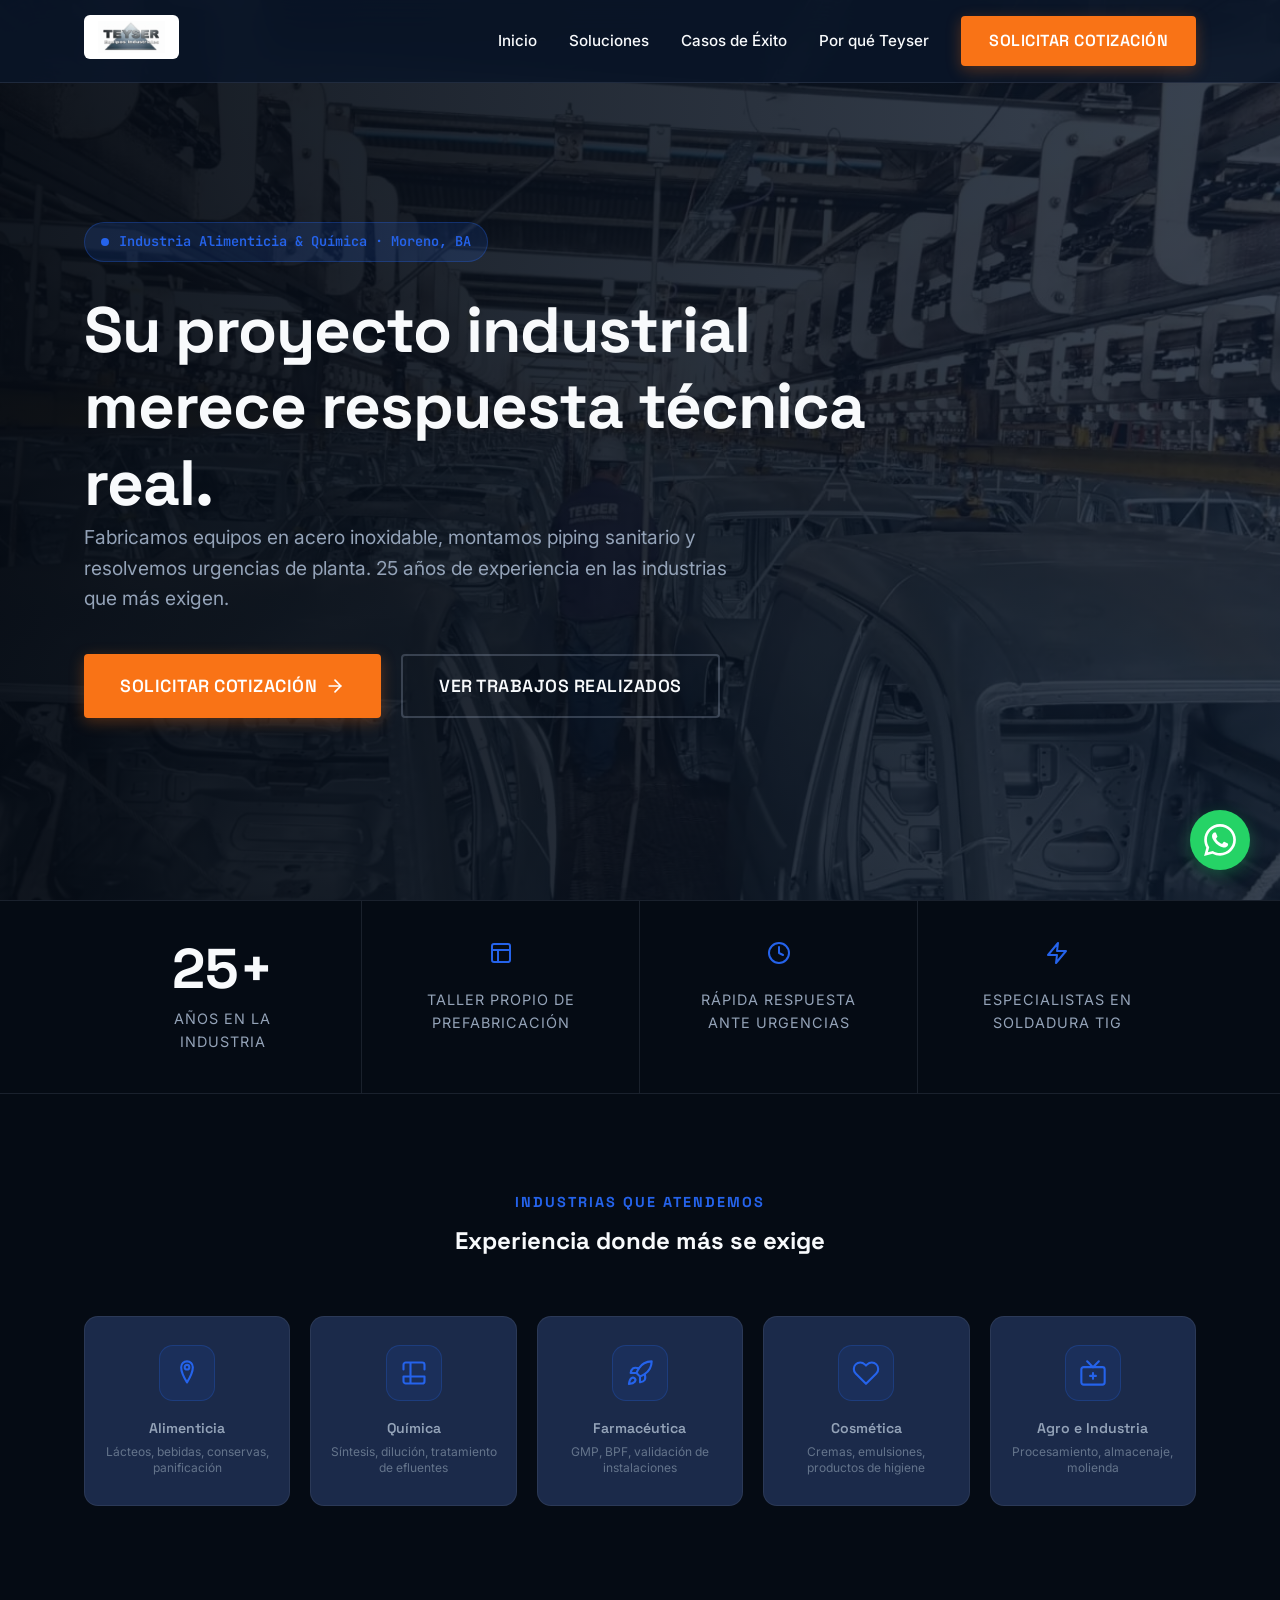
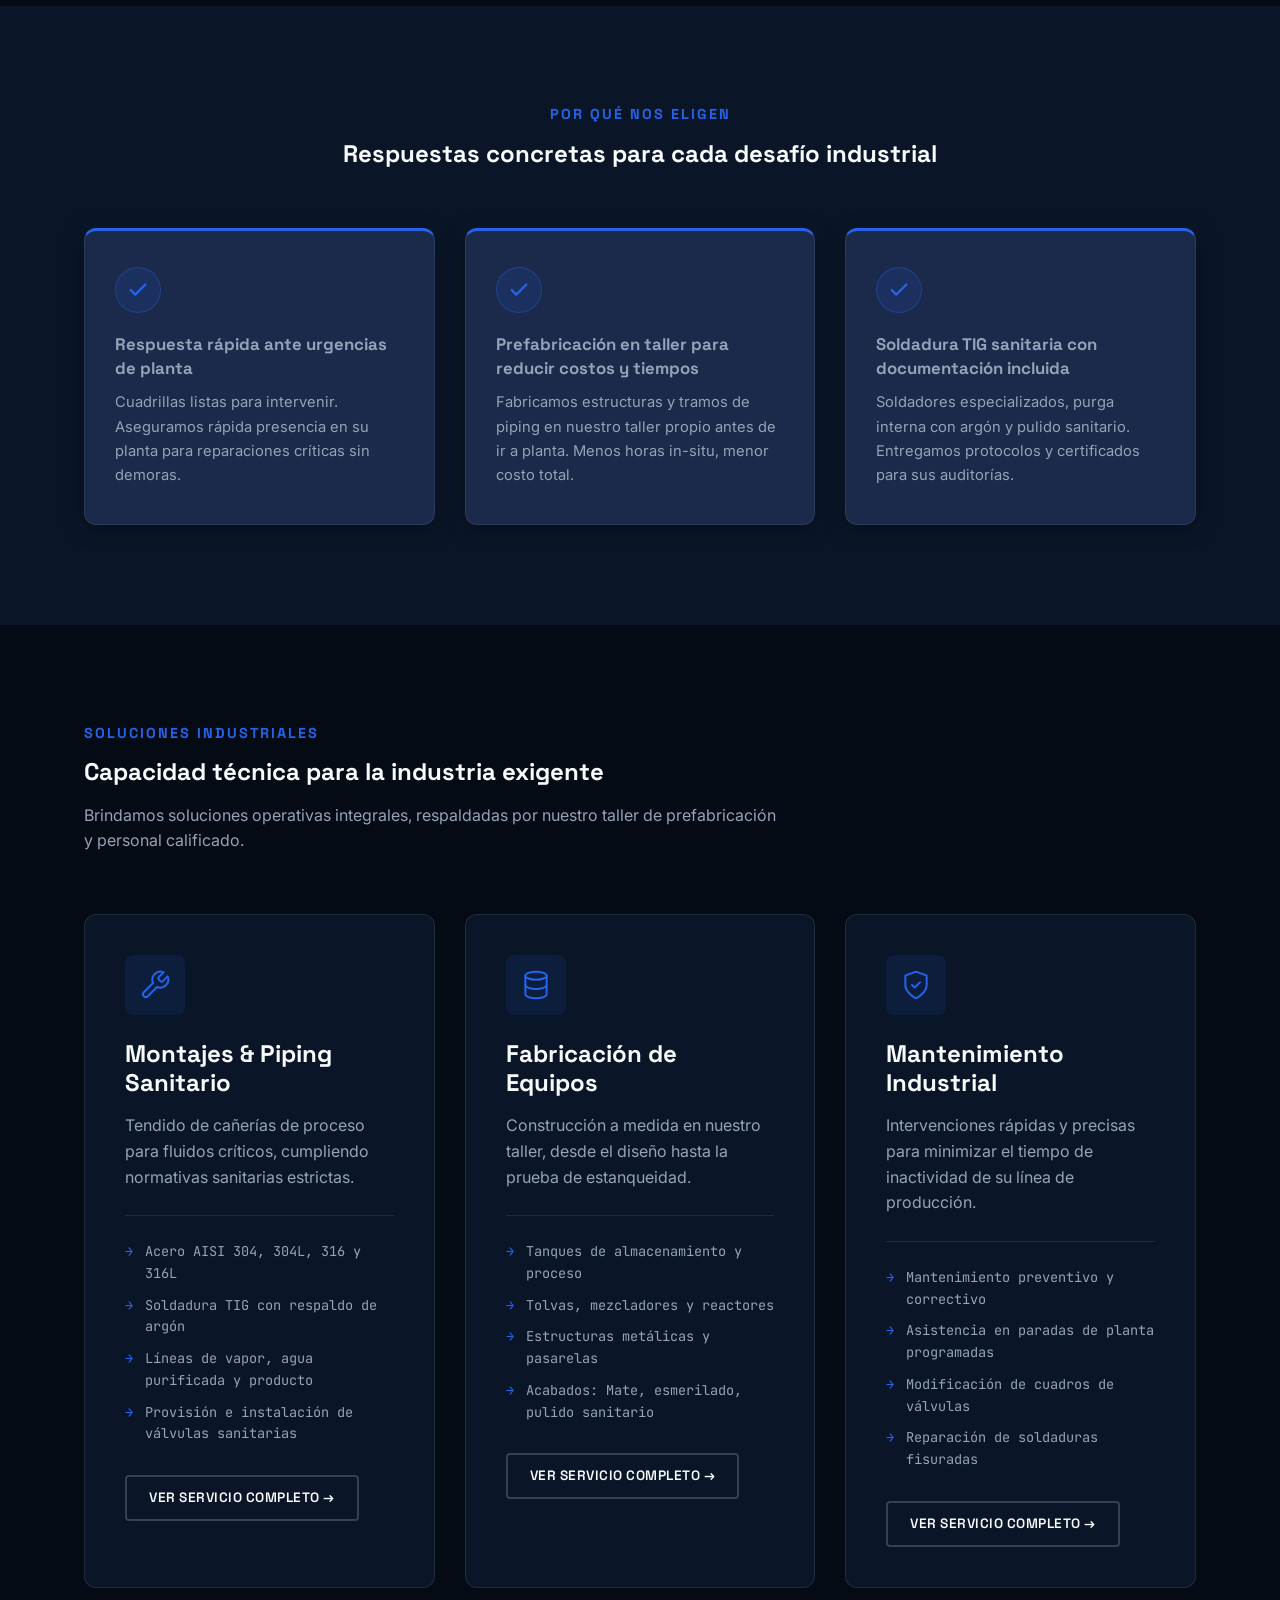
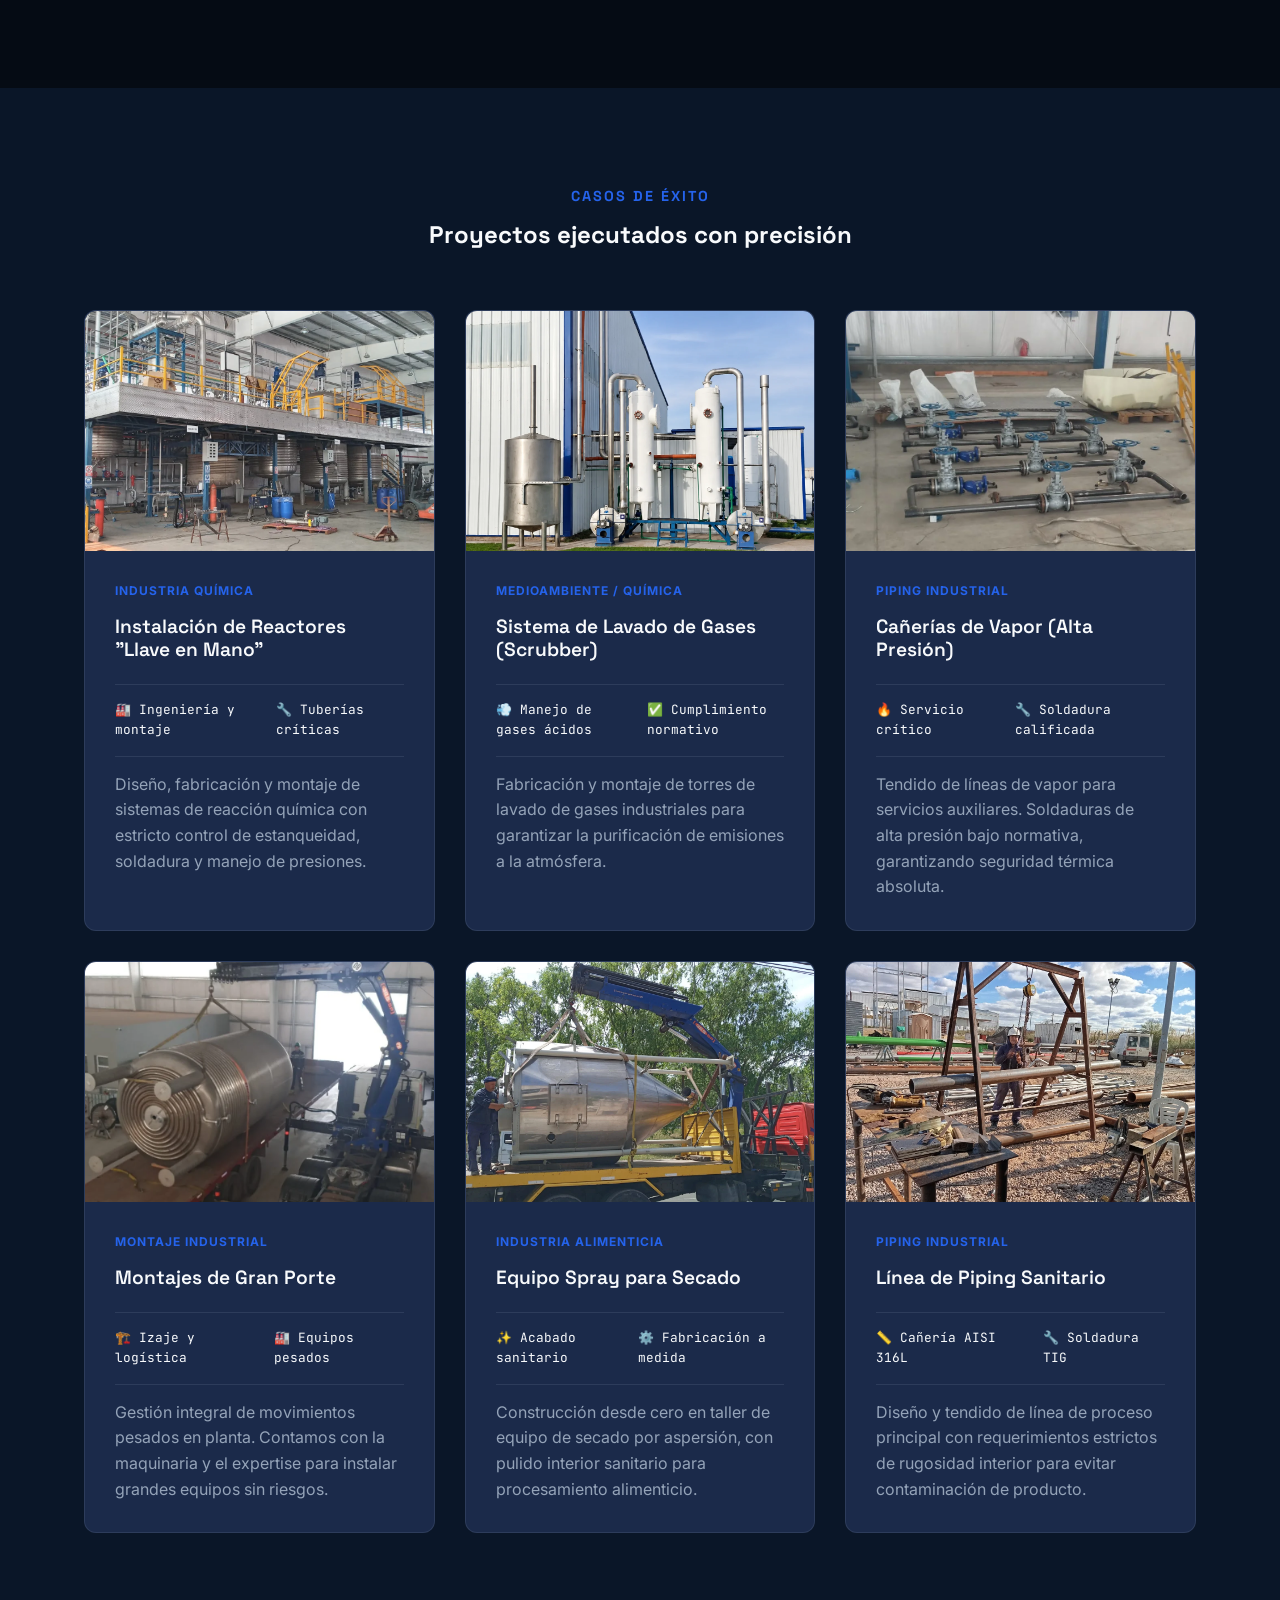
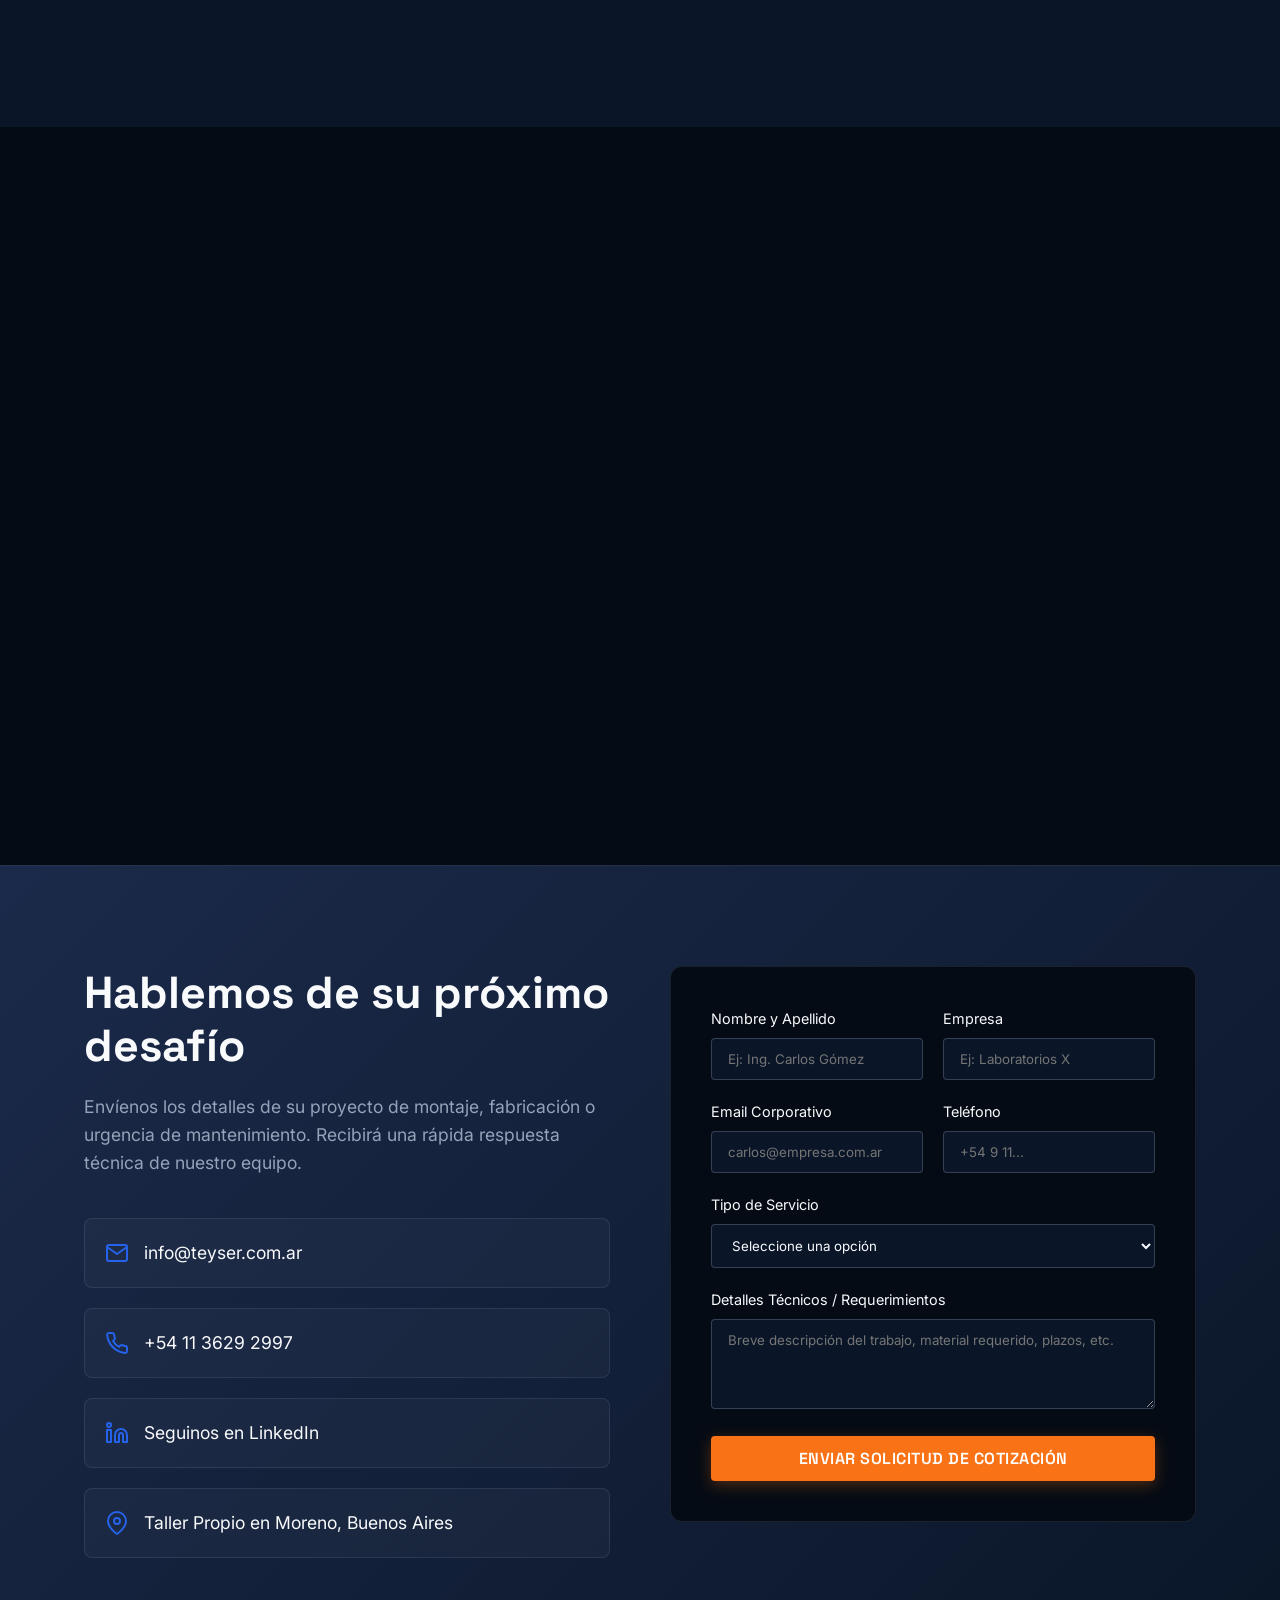
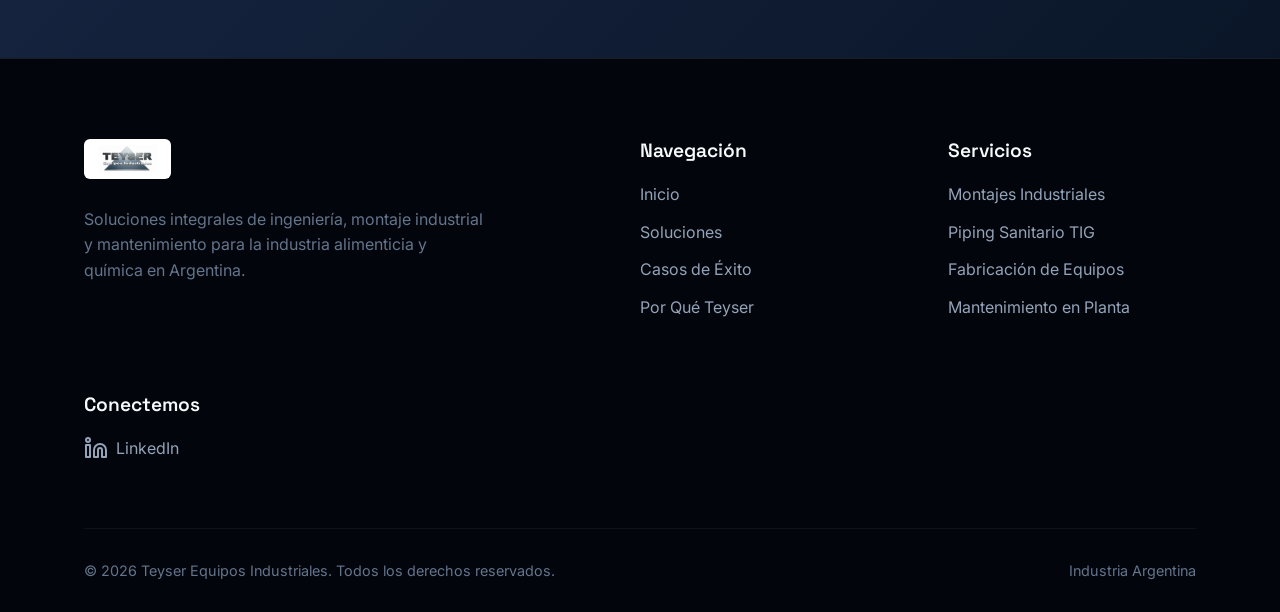
==== index.html @ 6b919c4d "Add files via upload" ====
<!DOCTYPE html>
<html lang="es">

<head>
    <meta charset="UTF-8">
    <meta name="viewport" content="width=device-width, initial-scale=1.0">
    <title>Teyser | Montajes Industriales y Piping Sanitario — Moreno, Buenos Aires</title>
    <meta name="description"
        content="Fabricación de equipos en acero inoxidable, montajes industriales y piping sanitario en Buenos Aires. +25 años de experiencia en industria alimenticia y química. Taller propio en Moreno, GBA.">
    <meta name="keywords"
        content="montajes industriales Buenos Aires, piping sanitario GBA, fabricación tanques acero inoxidable, montajes industriales Moreno, acero inoxidable industria alimenticia, soldadura TIG sanitaria Argentina, mantenimiento industrial Buenos Aires">
    <meta name="author" content="Teyser Montajes Industriales">
    <meta name="robots" content="index, follow">
    <link rel="canonical" href="https://teyser.com.ar/">
    <link rel="icon" type="image/webp" href="LogoTeyser.webp">

    <!-- Open Graph -->
    <meta property="og:type" content="website">
    <meta property="og:url" content="https://teyser.com.ar/">
    <meta property="og:title" content="Teyser | Montajes Industriales y Piping Sanitario — Buenos Aires">
    <meta property="og:description" content="Fabricación de equipos en acero inoxidable, montajes industriales y piping sanitario. +25 años en industria alimenticia y química. Taller propio en Moreno, GBA.">
    <meta property="og:image" content="https://teyser.com.ar/Foto%20Teyser%20Planta.webp">
    <meta property="og:image:width" content="1200">
    <meta property="og:image:height" content="630">
    <meta property="og:locale" content="es_AR">
    <meta property="og:site_name" content="Teyser Montajes Industriales">

    <!-- Twitter Card -->
    <meta name="twitter:card" content="summary_large_image">
    <meta name="twitter:title" content="Teyser | Montajes Industriales y Piping Sanitario — Buenos Aires">
    <meta name="twitter:description" content="Fabricación de equipos en acero inoxidable, montajes industriales y piping sanitario. +25 años en industria alimenticia y química.">
    <meta name="twitter:image" content="https://teyser.com.ar/Foto%20Teyser%20Planta.webp">

    <!-- Google Fonts: Space Grotesk for technical feel, Inter for readability -->
    <link rel="preconnect" href="https://fonts.googleapis.com">
    <link rel="preconnect" href="https://fonts.gstatic.com" crossorigin>
    <link
        href="https://fonts.googleapis.com/css2?family=Inter:wght@400;500;600&family=Space+Grotesk:wght@500;700;800&display=swap"
        rel="stylesheet">
    <link href="https://fonts.googleapis.com/css2?family=JetBrains+Mono:wght@500&display=swap" rel="stylesheet">

    <link rel="stylesheet" href="styles.css">

    <link rel="preload" as="image" href="Foto Teyser Planta.webp">

    <!-- Schema.org JSON-LD -->
    <script type="application/ld+json">
    {
      "@context": "https://schema.org",
      "@type": "LocalBusiness",
      "name": "Teyser Montajes Industriales",
      "image": "https://teyser.com.ar/LogoTeyser.webp",
      "url": "https://teyser.com.ar/",
      "telephone": "+541136292997",
      "email": "info@teyser.com.ar",
      "address": {
        "@type": "PostalAddress",
        "addressLocality": "Moreno",
        "addressRegion": "Buenos Aires",
        "postalCode": "1744",
        "addressCountry": "AR"
      },
      "geo": {
        "@type": "GeoCoordinates",
        "latitude": -34.6506,
        "longitude": -58.7893
      },
      "areaServed": [
        {"@type": "City", "name": "Moreno"},
        {"@type": "City", "name": "Buenos Aires"},
        {"@type": "AdministrativeArea", "name": "Gran Buenos Aires"}
      ],
      "description": "Especialistas en fabricación de equipos de acero inoxidable, montajes industriales y piping sanitario para la industria alimenticia y química. +25 años de experiencia.",
      "foundingDate": "2000",
      "hasOfferCatalog": {
        "@type": "OfferCatalog",
        "name": "Servicios Industriales",
        "itemListElement": [
          {"@type": "Offer", "itemOffered": {"@type": "Service", "name": "Montajes & Piping Sanitario"}},
          {"@type": "Offer", "itemOffered": {"@type": "Service", "name": "Fabricación de Equipos en Acero Inoxidable"}},
          {"@type": "Offer", "itemOffered": {"@type": "Service", "name": "Mantenimiento Industrial"}}
        ]
      },
      "knowsAbout": ["Acero Inoxidable", "Soldadura TIG", "Piping Sanitario", "Industria Alimenticia", "Industria Química"]
    }
    </script>
    <!-- Google Search Console - Verificación de propiedad -->
    <meta name="google-site-verification" content="0afqe0fQy7a0navyc0AF_N-gjVUav7LhWIp07wSXdBg" />

    <!-- URL Canónica -->
    <link rel="canonical" href="https://teyser.com.ar/" />
</head>

<body>

    <header>
        <div class="container">
            <nav>
                <div class="logo">
                    <img src="LogoTeyser.webp" alt="Teyser Equipos Industriales">
                </div>
                <button class="hamburger" id="hamburger" aria-label="Abrir menú de navegación">
                    <svg xmlns="http://www.w3.org/2000/svg" width="24" height="24" viewBox="0 0 24 24" fill="none"
                        stroke="currentColor" stroke-width="2" stroke-linecap="round" stroke-linejoin="round">
                        <line x1="3" y1="12" x2="21" y2="12"></line>
                        <line x1="3" y1="6" x2="21" y2="6"></line>
                        <line x1="3" y1="18" x2="21" y2="18"></line>
                    </svg>
                </button>
                <div class="nav-links" id="nav-links">
                    <a href="#inicio">Inicio</a>
                    <a href="#soluciones">Soluciones</a>
                    <a href="#casos">Casos de Éxito</a>
                    <a href="#diferencial">Por qué Teyser</a>
                    <a href="#contacto" class="btn btn-primary">Solicitar Cotización</a>
                </div>
            </nav>
        </div>
    </header>

    <section class="hero" id="inicio">
        <div class="hero-overlay"></div>
        <div class="container">
            <div class="hero-content" data-reveal>
                <div class="hero-badge">
                    <span class="hero-badge-dot"></span>
                    Industria Alimenticia & Química · Moreno, BA
                </div>
                <h1>Su proyecto industrial merece respuesta técnica real.</h1>
                <p>Fabricamos equipos en acero inoxidable, montamos piping sanitario y resolvemos urgencias de planta.
                    25 años de experiencia en las industrias que más exigen.</p>
                <div class="hero-actions">
                    <a href="#contacto" class="btn btn-primary btn-large">SOLICITAR COTIZACIÓN <svg
                            xmlns="http://www.w3.org/2000/svg" width="20" height="20" viewBox="0 0 24 24" fill="none"
                            stroke="currentColor" stroke-width="2" stroke-linecap="round" stroke-linejoin="round">
                            <line x1="5" y1="12" x2="19" y2="12"></line>
                            <polyline points="12 5 19 12 12 19"></polyline>
                        </svg></a>
                    <a href="#casos" class="btn btn-outline btn-large">Ver trabajos realizados</a>
                </div>
            </div>
        </div>
    </section>

    <section class="credentials">
        <div class="container">
            <div class="credentials-grid">
                <div class="credential-item" data-reveal>
                    <div class="credential-number"><span class="count" data-target="25">0</span>+</div>
                    <div class="credential-label">Años en la<br>industria</div>
                </div>
                <div class="credential-item" data-reveal>
                    <div class="credential-icon">
                        <svg xmlns="http://www.w3.org/2000/svg" width="24" height="24" viewBox="0 0 24 24" fill="none"
                            stroke="currentColor" stroke-width="2" stroke-linecap="round" stroke-linejoin="round">
                            <rect x="3" y="3" width="18" height="18" rx="2" ry="2"></rect>
                            <line x1="3" y1="9" x2="21" y2="9"></line>
                            <line x1="9" y1="21" x2="9" y2="9"></line>
                        </svg>
                    </div>
                    <div class="credential-label">Taller propio de<br>prefabricación</div>
                </div>
                <div class="credential-item" data-reveal>
                    <div class="credential-icon">
                        <svg xmlns="http://www.w3.org/2000/svg" width="24" height="24" viewBox="0 0 24 24" fill="none"
                            stroke="currentColor" stroke-width="2" stroke-linecap="round" stroke-linejoin="round">
                            <circle cx="12" cy="12" r="10"></circle>
                            <polyline points="12 6 12 12 16 14"></polyline>
                        </svg>
                    </div>
                    <div class="credential-label">Rápida respuesta<br>ante urgencias</div>
                </div>
                <div class="credential-item" data-reveal>
                    <div class="credential-icon">
                        <svg xmlns="http://www.w3.org/2000/svg" width="24" height="24" viewBox="0 0 24 24" fill="none"
                            stroke="currentColor" stroke-width="2" stroke-linecap="round" stroke-linejoin="round">
                            <polygon points="13 2 3 14 12 14 11 22 21 10 12 10 13 2"></polygon>
                        </svg>
                    </div>
                    <div class="credential-label">Especialistas en<br>Soldadura TIG</div>
                </div>
            </div>
        </div>
    </section>

    <section class="industries section-darker">
        <div class="container">
            <div class="section-header text-center" data-reveal>
                <h2 class="subtitle">Industrias que atendemos</h2>
                <h3>Experiencia donde más se exige</h3>
            </div>
            <div class="industries-grid">
                <div class="industry-item" data-reveal>
                    <div class="industry-icon">
                        <svg xmlns="http://www.w3.org/2000/svg" width="28" height="28" viewBox="0 0 24 24" fill="none" stroke="currentColor" stroke-width="1.8" stroke-linecap="round" stroke-linejoin="round">
                            <path d="M12 2a5 5 0 0 1 5 5c0 5-5 13-5 13S7 12 7 7a5 5 0 0 1 5-5z"/><circle cx="12" cy="7" r="2"/>
                        </svg>
                    </div>
                    <span>Alimenticia</span>
                    <small>Lácteos, bebidas, conservas, panificación</small>
                </div>
                <div class="industry-item" data-reveal>
                    <div class="industry-icon">
                        <svg xmlns="http://www.w3.org/2000/svg" width="28" height="28" viewBox="0 0 24 24" fill="none" stroke="currentColor" stroke-width="1.8" stroke-linecap="round" stroke-linejoin="round">
                            <path d="M9 3H5a2 2 0 0 0-2 2v4m6-6h10a2 2 0 0 1 2 2v4M9 3v18m0 0h10a2 2 0 0 0 2-2v-4M9 21H5a2 2 0 0 1-2-2v-4m0 0h18"/>
                        </svg>
                    </div>
                    <span>Química</span>
                    <small>Síntesis, dilución, tratamiento de efluentes</small>
                </div>
                <div class="industry-item" data-reveal>
                    <div class="industry-icon">
                        <svg xmlns="http://www.w3.org/2000/svg" width="28" height="28" viewBox="0 0 24 24" fill="none" stroke="currentColor" stroke-width="1.8" stroke-linecap="round" stroke-linejoin="round">
                            <path d="M4.5 16.5c-1.5 1.26-2 5-2 5s3.74-.5 5-2c.71-.84.7-2.13-.09-2.91a2.18 2.18 0 0 0-2.91-.09z"/>
                            <path d="m12 15-3-3a22 22 0 0 1 2-3.95A12.88 12.88 0 0 1 22 2c0 2.72-.78 7.5-6 11a22.35 22.35 0 0 1-4 2z"/>
                            <path d="M9 12H4s.55-3.03 2-4c1.62-1.08 5 0 5 0"/><path d="M12 15v5s3.03-.55 4-2c1.08-1.62 0-5 0-5"/>
                        </svg>
                    </div>
                    <span>Farmacéutica</span>
                    <small>GMP, BPF, validación de instalaciones</small>
                </div>
                <div class="industry-item" data-reveal>
                    <div class="industry-icon">
                        <svg xmlns="http://www.w3.org/2000/svg" width="28" height="28" viewBox="0 0 24 24" fill="none" stroke="currentColor" stroke-width="1.8" stroke-linecap="round" stroke-linejoin="round">
                            <path d="M20.84 4.61a5.5 5.5 0 0 0-7.78 0L12 5.67l-1.06-1.06a5.5 5.5 0 0 0-7.78 7.78l1.06 1.06L12 21.23l7.78-7.78 1.06-1.06a5.5 5.5 0 0 0 0-7.78z"/>
                        </svg>
                    </div>
                    <span>Cosmética</span>
                    <small>Cremas, emulsiones, productos de higiene</small>
                </div>
                <div class="industry-item" data-reveal>
                    <div class="industry-icon">
                        <svg xmlns="http://www.w3.org/2000/svg" width="28" height="28" viewBox="0 0 24 24" fill="none" stroke="currentColor" stroke-width="1.8" stroke-linecap="round" stroke-linejoin="round">
                            <rect x="2" y="7" width="20" height="15" rx="2"/><polyline points="17 2 12 7 7 2"/>
                            <line x1="12" y1="12" x2="12" y2="17"/><line x1="9.5" y1="14.5" x2="14.5" y2="14.5"/>
                        </svg>
                    </div>
                    <span>Agro e Industria</span>
                    <small>Procesamiento, almacenaje, molienda</small>
                </div>
            </div>
        </div>
    </section>

    <section class="pain-points section-dark" id="desafios">
        <div class="container">
            <div class="section-header text-center" data-reveal>
                <h2 class="subtitle">Por qué nos eligen</h2>
                <h3>Respuestas concretas para cada desafío industrial</h3>
            </div>
            <div class="pain-grid">
                <div class="pain-card" data-reveal>
                    <div class="pain-check">
                        <svg xmlns="http://www.w3.org/2000/svg" width="22" height="22" viewBox="0 0 24 24" fill="none"
                            stroke="currentColor" stroke-width="2.5" stroke-linecap="round" stroke-linejoin="round">
                            <polyline points="20 6 9 17 4 12"></polyline>
                        </svg>
                    </div>
                    <h4>Respuesta rápida ante urgencias de planta</h4>
                    <p class="pain-desc">Cuadrillas listas para intervenir. Aseguramos rápida presencia en su planta
                        para reparaciones críticas sin demoras.</p>
                </div>
                <div class="pain-card" data-reveal>
                    <div class="pain-check">
                        <svg xmlns="http://www.w3.org/2000/svg" width="22" height="22" viewBox="0 0 24 24" fill="none"
                            stroke="currentColor" stroke-width="2.5" stroke-linecap="round" stroke-linejoin="round">
                            <polyline points="20 6 9 17 4 12"></polyline>
                        </svg>
                    </div>
                    <h4>Prefabricación en taller para reducir costos y tiempos</h4>
                    <p class="pain-desc">Fabricamos estructuras y tramos de piping en nuestro taller propio antes de
                        ir a planta. Menos horas in-situ, menor costo total.</p>
                </div>
                <div class="pain-card" data-reveal>
                    <div class="pain-check">
                        <svg xmlns="http://www.w3.org/2000/svg" width="22" height="22" viewBox="0 0 24 24" fill="none"
                            stroke="currentColor" stroke-width="2.5" stroke-linecap="round" stroke-linejoin="round">
                            <polyline points="20 6 9 17 4 12"></polyline>
                        </svg>
                    </div>
                    <h4>Soldadura TIG sanitaria con documentación incluida</h4>
                    <p class="pain-desc">Soldadores especializados, purga interna con argón y pulido sanitario.
                        Entregamos protocolos y certificados para sus auditorías.</p>
                </div>
            </div>
        </div>
    </section>

    <section class="services section-darker" id="soluciones">
        <div class="container">
            <div class="section-header" data-reveal>
                <h2 class="subtitle">Soluciones Industriales</h2>
                <h3>Capacidad técnica para la industria exigente</h3>
                <p>Brindamos soluciones operativas integrales, respaldadas por nuestro taller de prefabricación y
                    personal calificado.</p>
            </div>

            <div class="services-grid">
                <!-- Servicio 1 -->
                <div class="service-card" data-reveal>
                    <div class="service-icon">
                        <svg xmlns="http://www.w3.org/2000/svg" width="32" height="32" viewBox="0 0 24 24" fill="none"
                            stroke="currentColor" stroke-width="1.5" stroke-linecap="round" stroke-linejoin="round">
                            <path
                                d="M14.7 6.3a1 1 0 0 0 0 1.4l1.6 1.6a1 1 0 0 0 1.4 0l3.77-3.77a6 6 0 0 1-7.94 7.94l-6.91 6.91a2.12 2.12 0 0 1-3-3l6.91-6.91a6 6 0 0 1 7.94-7.94l-3.76 3.76z" />
                        </svg>
                    </div>
                    <div class="service-content">
                        <h3>Montajes & Piping Sanitario</h3>
                        <p>Tendido de cañerías de proceso para fluidos críticos, cumpliendo normativas sanitarias
                            estrictas.</p>
                        <ul class="specs-list">
                            <li>Acero AISI 304, 304L, 316 y 316L</li>
                            <li>Soldadura TIG con respaldo de argón</li>
                            <li>Líneas de vapor, agua purificada y producto</li>
                            <li>Provisión e instalación de válvulas sanitarias</li>
                        </ul>
                        <a href="/piping-sanitario" class="btn btn-outline" style="margin-top: 20px; display: inline-block; padding: 10px 22px; font-size: 0.85rem;">Ver servicio completo →</a>
                    </div>
                </div>

                <!-- Servicio 2 -->
                <div class="service-card" data-reveal>
                    <div class="service-icon">
                        <svg xmlns="http://www.w3.org/2000/svg" width="32" height="32" viewBox="0 0 24 24" fill="none"
                            stroke="currentColor" stroke-width="1.5" stroke-linecap="round" stroke-linejoin="round">
                            <ellipse cx="12" cy="5" rx="8" ry="3" />
                            <path d="M4 5v14c0 1.66 3.58 3 8 3s8-1.34 8-3V5" />
                            <path d="M4 12c0 1.66 3.58 3 8 3s8-1.34 8-3" />
                        </svg>
                    </div>
                    <div class="service-content">
                        <h3>Fabricación de Equipos</h3>
                        <p>Construcción a medida en nuestro taller, desde el diseño hasta la prueba de estanqueidad.</p>
                        <ul class="specs-list">
                            <li>Tanques de almacenamiento y proceso</li>
                            <li>Tolvas, mezcladores y reactores</li>
                            <li>Estructuras metálicas y pasarelas</li>
                            <li>Acabados: Mate, esmerilado, pulido sanitario</li>
                        </ul>
                        <a href="/fabricacion-equipos" class="btn btn-outline" style="margin-top: 20px; display: inline-block; padding: 10px 22px; font-size: 0.85rem;">Ver servicio completo →</a>
                    </div>
                </div>

                <!-- Servicio 3 -->
                <div class="service-card" data-reveal>
                    <div class="service-icon">
                        <svg xmlns="http://www.w3.org/2000/svg" width="32" height="32" viewBox="0 0 24 24" fill="none"
                            stroke="currentColor" stroke-width="1.5" stroke-linecap="round" stroke-linejoin="round">
                            <path d="M12 22s8-4 8-10V5l-8-3-8 3v7c0 6 8 10 8 10z" />
                            <path d="m9 12 2 2 4-4" />
                        </svg>
                    </div>
                    <div class="service-content">
                        <h3>Mantenimiento Industrial</h3>
                        <p>Intervenciones rápidas y precisas para minimizar el tiempo de inactividad de su línea de
                            producción.</p>
                        <ul class="specs-list">
                            <li>Mantenimiento preventivo y correctivo</li>
                            <li>Asistencia en paradas de planta programadas</li>
                            <li>Modificación de cuadros de válvulas</li>
                            <li>Reparación de soldaduras fisuradas</li>
                        </ul>
                        <a href="/mantenimiento-industrial" class="btn btn-outline" style="margin-top: 20px; display: inline-block; padding: 10px 22px; font-size: 0.85rem;">Ver servicio completo →</a>
                    </div>
                </div>
            </div>
        </div>
    </section>

    <section class="cases section-dark" id="casos">
        <div class="container">
            <div class="section-header text-center" data-reveal>
                <h2 class="subtitle">Casos de Éxito</h2>
                <h3>Proyectos ejecutados con precisión</h3>
            </div>

            <div class="cases-grid">
                <!-- Caso 1 (Horizontal) -->
                <div class="case-card" data-reveal>
                    <div class="case-image">
                        <img src="Fotos/case-reactores.webp?v=2" alt="Reactores Químicos">
                    </div>
                    <div class="case-details">
                        <span class="case-tag">Industria Química</span>
                        <h4>Instalación de Reactores "Llave en Mano"</h4>
                        <div class="case-metrics">
                            <div class="metric"><span class="icon">🏭</span> Ingeniería y montaje</div>
                            <div class="metric"><span class="icon">🔧</span> Tuberías críticas</div>
                        </div>
                        <p>Diseño, fabricación y montaje de sistemas de reacción química con estricto control de
                            estanqueidad, soldadura y manejo de presiones.</p>
                    </div>
                </div>

                <!-- Caso 2 (Vertical) -->
                <div class="case-card" data-reveal>
                    <div class="case-image">
                        <img src="Fotos/case-scrubber.webp?v=2" alt="Sistema de lavado de gases"
                            style="object-position: center 75%;">
                    </div>
                    <div class="case-details">
                        <span class="case-tag">Medioambiente / Química</span>
                        <h4>Sistema de Lavado de Gases (Scrubber)</h4>
                        <div class="case-metrics">
                            <div class="metric"><span class="icon">💨</span> Manejo de gases ácidos</div>
                            <div class="metric"><span class="icon">✅</span> Cumplimiento normativo</div>
                        </div>
                        <p>Fabricación y montaje de torres de lavado de gases industriales para garantizar la
                            purificación de emisiones a la atmósfera.</p>
                    </div>
                </div>

                <!-- Caso 3 (Vertical) -->
                <div class="case-card" data-reveal>
                    <div class="case-image">
                        <img src="Fotos/case-vapor.webp?v=2" alt="Cañerías de vapor">
                    </div>
                    <div class="case-details">
                        <span class="case-tag">Piping Industrial</span>
                        <h4>Cañerías de Vapor (Alta Presión)</h4>
                        <div class="case-metrics">
                            <div class="metric"><span class="icon">🔥</span> Servicio crítico</div>
                            <div class="metric"><span class="icon">🔧</span> Soldadura calificada</div>
                        </div>
                        <p>Tendido de líneas de vapor para servicios auxiliares. Soldaduras de alta presión bajo
                            normativa, garantizando seguridad térmica absoluta.</p>
                    </div>
                </div>

                <!-- Caso 4 (Vertical) -->
                <div class="case-card" data-reveal>
                    <div class="case-image">
                        <img src="Fotos/case-montajes.webp?v=2" alt="Montajes de gran porte">
                    </div>
                    <div class="case-details">
                        <span class="case-tag">Montaje Industrial</span>
                        <h4>Montajes de Gran Porte</h4>
                        <div class="case-metrics">
                            <div class="metric"><span class="icon">🏗️</span> Izaje y logística</div>
                            <div class="metric"><span class="icon">🏭</span> Equipos pesados</div>
                        </div>
                        <p>Gestión integral de movimientos pesados en planta. Contamos con la maquinaria y el expertise
                            para instalar grandes equipos sin riesgos.</p>
                    </div>
                </div>

                <!-- Caso 5 (Horizontal) -->
                <div class="case-card" data-reveal>
                    <div class="case-image">
                        <img src="Fotos/case-spray.webp?v=2" alt="Equipo de spray para secado">
                    </div>
                    <div class="case-details">
                        <span class="case-tag">Industria Alimenticia</span>
                        <h4>Equipo Spray para Secado</h4>
                        <div class="case-metrics">
                            <div class="metric"><span class="icon">✨</span> Acabado sanitario</div>
                            <div class="metric"><span class="icon">⚙️</span> Fabricación a medida</div>
                        </div>
                        <p>Construcción desde cero en taller de equipo de secado por aspersión, con pulido interior
                            sanitario para procesamiento alimenticio.</p>
                    </div>
                </div>

                <!-- Caso 6 (Horizontal) -->
                <div class="case-card" data-reveal>
                    <div class="case-image">
                        <img src="Fotos/case-piping.webp?v=2" alt="Línea de Piping Sanitario">
                    </div>
                    <div class="case-details">
                        <span class="case-tag">Piping Industrial</span>
                        <h4>Línea de Piping Sanitario</h4>
                        <div class="case-metrics">
                            <div class="metric"><span class="icon">📏</span> Cañería AISI 316L</div>
                            <div class="metric"><span class="icon">🔧</span> Soldadura TIG</div>
                        </div>
                        <p>Diseño y tendido de línea de proceso principal con requerimientos estrictos de rugosidad
                            interior para evitar contaminación de producto.</p>
                    </div>
                </div>
            </div>

            <div class="text-center" style="margin-top: 40px;" data-reveal>
                <a href="#contacto" class="btn btn-outline">¿Tiene un proyecto similar? Hablemos</a>
            </div>
        </div>
    </section>

    <section class="why-us section-darker" id="diferencial">
        <div class="container">
            <div class="split-layout">
                <div class="split-content" data-reveal>
                    <h2 class="subtitle">Por qué elegir Teyser</h2>
                    <h3>El socio estratégico para su mantenimiento</h3>
                    <p class="mb-4">No somos solo proveedores; nos integramos a su equipo para garantizar que su
                        producción nunca se detenga por problemas estructurales o mecánicos.</p>

                    <div class="feature-list">
                        <div class="feature-item">
                            <div class="feature-icon"><svg xmlns="http://www.w3.org/2000/svg" width="20" height="20"
                                    viewBox="0 0 24 24" fill="none" stroke="currentColor" stroke-width="2"
                                    stroke-linecap="round" stroke-linejoin="round">
                                    <path d="M22 11.08V12a10 10 0 1 1-5.93-9.14"></path>
                                    <polyline points="22 4 12 14.01 9 11.01"></polyline>
                                </svg></div>
                            <div class="feature-text">
                                <strong>Calidad Documentada</strong>
                                <span>Entregamos protocolos y certificados de materiales para sus auditorías.</span>
                            </div>
                        </div>
                        <div class="feature-item">
                            <div class="feature-icon"><svg xmlns="http://www.w3.org/2000/svg" width="20" height="20"
                                    viewBox="0 0 24 24" fill="none" stroke="currentColor" stroke-width="2"
                                    stroke-linecap="round" stroke-linejoin="round">
                                    <circle cx="12" cy="12" r="10"></circle>
                                    <polyline points="12 6 12 12 16 14"></polyline>
                                </svg></div>
                            <div class="feature-text">
                                <strong>Velocidad de Respuesta</strong>
                                <span>Entendemos que en la industria el tiempo es dinero. Actuamos rápido.</span>
                            </div>
                        </div>
                        <div class="feature-item">
                            <div class="feature-icon"><svg xmlns="http://www.w3.org/2000/svg" width="20" height="20"
                                    viewBox="0 0 24 24" fill="none" stroke="currentColor" stroke-width="2"
                                    stroke-linecap="round" stroke-linejoin="round">
                                    <path d="M12 22s8-4 8-10V5l-8-3-8 3v7c0 6 8 10 8 10z"></path>
                                </svg></div>
                            <div class="feature-text">
                                <strong>Seguridad en Planta</strong>
                                <span>Personal con ART, Elementos de Protección Personal y capacitaciones al día.</span>
                            </div>
                        </div>
                    </div>
                </div>
                <div class="split-image" data-reveal>
                    <img src="Foto Teyser 2.webp" alt="Equipo Teyser en taller">
                    <div class="experience-badge">
                        <span class="num">25</span>
                        <span class="text">Años de<br>Excelencia</span>
                    </div>
                </div>
            </div>
        </div>
    </section>

    <section class="contact-cta section-accent" id="contacto">
        <div class="container">
            <div class="contact-grid">
                <div class="contact-info" data-reveal>
                    <h2>Hablemos de su próximo desafío</h2>
                    <p>Envíenos los detalles de su proyecto de montaje, fabricación o urgencia de mantenimiento.
                        Recibirá una rápida respuesta técnica de nuestro equipo.</p>

                    <div class="contact-methods">
                        <a href="mailto:info@teyser.com.ar" class="contact-method">
                            <svg xmlns="http://www.w3.org/2000/svg" width="24" height="24" viewBox="0 0 24 24"
                                fill="none" stroke="currentColor" stroke-width="2" stroke-linecap="round"
                                stroke-linejoin="round">
                                <path d="M4 4h16c1.1 0 2 .9 2 2v12c0 1.1-.9 2-2 2H4c-1.1 0-2-.9-2-2V6c0-1.1.9-2 2-2z">
                                </path>
                                <polyline points="22,6 12,13 2,6"></polyline>
                            </svg>
                            <span>info@teyser.com.ar</span>
                        </a>
                        <a href="tel:+541136292997" class="contact-method">
                            <svg xmlns="http://www.w3.org/2000/svg" width="24" height="24" viewBox="0 0 24 24"
                                fill="none" stroke="currentColor" stroke-width="2" stroke-linecap="round"
                                stroke-linejoin="round">
                                <path
                                    d="M22 16.92v3a2 2 0 0 1-2.18 2 19.79 19.79 0 0 1-8.63-3.07 19.5 19.5 0 0 1-6-6 19.79 19.79 0 0 1-3.07-8.67A2 2 0 0 1 4.11 2h3a2 2 0 0 1 2 1.72 12.84 12.84 0 0 0 .7 2.81 2 2 0 0 1-.45 2.11L8.09 9.91a16 16 0 0 0 6 6l1.27-1.27a2 2 0 0 1 2.11-.45 12.84 12.84 0 0 0 2.81.7A2 2 0 0 1 22 16.92z">
                                </path>
                            </svg>
                            <span>+54 11 3629 2997</span>
                        </a>
                        <a href="https://www.linkedin.com/company/teyser-equipos-industriales" class="contact-method" target="_blank" aria-label="LinkedIn Teyser">
                            <svg xmlns="http://www.w3.org/2000/svg" width="24" height="24" viewBox="0 0 24 24" fill="none" stroke="currentColor" stroke-width="2" stroke-linecap="round" stroke-linejoin="round">
                                <path d="M16 8a6 6 0 0 1 6 6v7h-4v-7a2 2 0 0 0-2-2 2 2 0 0 0-2 2v7h-4v-7a6 6 0 0 1 6-6z"></path>
                                <rect x="2" y="9" width="4" height="12"></rect>
                                <circle cx="4" cy="4" r="2"></circle>
                            </svg>
                            <span>Seguinos en LinkedIn</span>
                        </a>
                        <div class="contact-method">
                            <svg xmlns="http://www.w3.org/2000/svg" width="24" height="24" viewBox="0 0 24 24"
                                fill="none" stroke="currentColor" stroke-width="2" stroke-linecap="round"
                                stroke-linejoin="round">
                                <path d="M21 10c0 7-9 13-9 13s-9-6-9-13a9 9 0 0 1 18 0z"></path>
                                <circle cx="12" cy="10" r="3"></circle>
                            </svg>
                            <span>Taller Propio en Moreno, Buenos Aires</span>
                        </div>
                    </div>
                </div>

                <div class="contact-form-wrapper" data-reveal>
                    <form class="b2b-form" action="https://formspree.io/f/mjgggdkg" method="POST">
                        <div class="form-row">
                            <div class="form-group">
                                <label for="nombre">Nombre y Apellido</label>
                                <input type="text" id="nombre" name="nombre" required
                                    placeholder="Ej: Ing. Carlos Gómez">
                            </div>
                            <div class="form-group">
                                <label for="empresa">Empresa</label>
                                <input type="text" id="empresa" name="empresa" required
                                    placeholder="Ej: Laboratorios X">
                            </div>
                        </div>
                        <div class="form-row">
                            <div class="form-group">
                                <label for="email">Email Corporativo</label>
                                <input type="email" id="email" name="email" required
                                    placeholder="carlos@empresa.com.ar">
                            </div>
                            <div class="form-group">
                                <label for="telefono">Teléfono</label>
                                <input type="tel" id="telefono" name="telefono" required placeholder="+54 9 11...">
                            </div>
                        </div>
                        <div class="form-group">
                            <label for="asunto">Tipo de Servicio</label>
                            <select id="asunto" name="asunto" required>
                                <option value="" disabled selected>Seleccione una opción</option>
                                <option value="Piping Sanitario">Montaje / Piping Sanitario</option>
                                <option value="Fabricacion">Fabricación de Equipos</option>
                                <option value="Mantenimiento">Mantenimiento Industrial / Urgencia</option>
                                <option value="Otro">Otro Proyecto</option>
                            </select>
                        </div>
                        <div class="form-group">
                            <label for="mensaje">Detalles Técnicos / Requerimientos</label>
                            <textarea id="mensaje" name="mensaje" rows="4" required
                                placeholder="Breve descripción del trabajo, material requerido, plazos, etc."></textarea>
                        </div>
                        <button type="submit" class="btn btn-primary btn-block">ENVIAR SOLICITUD DE COTIZACIÓN</button>
                    </form>
                </div>
            </div>
        </div>
    </section>

    <footer class="site-footer">
        <div class="container">
            <div class="footer-top">
                <div class="footer-brand">
                    <img src="LogoTeyser.webp" alt="Teyser Logo" class="footer-logo">
                    <p>Soluciones integrales de ingeniería, montaje industrial y mantenimiento para la industria
                        alimenticia y química en Argentina.</p>
                </div>
                <div class="footer-links">
                    <h4>Navegación</h4>
                    <ul>
                        <li><a href="#inicio">Inicio</a></li>
                        <li><a href="#soluciones">Soluciones</a></li>
                        <li><a href="#casos">Casos de Éxito</a></li>
                        <li><a href="#diferencial">Por Qué Teyser</a></li>
                    </ul>
                </div>
                <div class="footer-links">
                    <h4>Servicios</h4>
                    <ul>
                        <li><a href="/#soluciones">Montajes Industriales</a></li>
                        <li><a href="/piping-sanitario">Piping Sanitario TIG</a></li>
                        <li><a href="/fabricacion-equipos">Fabricación de Equipos</a></li>
                        <li><a href="/mantenimiento-industrial">Mantenimiento en Planta</a></li>
                    </ul>
                </div>
                <div class="footer-links">
                    <h4>Conectemos</h4>
                    <div class="social-links" style="margin-top: 10px;">
                        <a href="https://www.linkedin.com/company/teyser-equipos-industriales" target="_blank" aria-label="LinkedIn Teyser" style="color: var(--text-light); display: inline-flex; align-items: center; gap: 8px; text-decoration: none; transition: color 0.3s ease;" onmouseover="this.style.color='#0a66c2'" onmouseout="this.style.color='var(--text-light)'">
                            <svg xmlns="http://www.w3.org/2000/svg" width="24" height="24" viewBox="0 0 24 24" fill="none" stroke="currentColor" stroke-width="2" stroke-linecap="round" stroke-linejoin="round"><path d="M16 8a6 6 0 0 1 6 6v7h-4v-7a2 2 0 0 0-2-2 2 2 0 0 0-2 2v7h-4v-7a6 6 0 0 1 6-6z"></path><rect x="2" y="9" width="4" height="12"></rect><circle cx="4" cy="4" r="2"></circle></svg>
                            <span>LinkedIn</span>
                        </a>
                    </div>
                </div>
            </div>
            <div class="footer-bottom">
                <p>&copy; 2026 Teyser Equipos Industriales. Todos los derechos reservados.</p>
                <div class="footer-legal">
                    Industria Argentina
                </div>
            </div>
        </div>
    </footer>

    <a href="https://wa.me/5491136292997" class="whatsapp-float" target="_blank" aria-label="Contactar por WhatsApp">
        <svg class="whatsapp-icon" viewBox="0 0 24 24" xmlns="http://www.w3.org/2000/svg">
            <path
                d="M.057 24l1.687-6.163c-1.041-1.804-1.588-3.849-1.587-5.946.003-6.556 5.338-11.891 11.893-11.891 3.181.001 6.167 1.24 8.413 3.488 2.245 2.248 3.481 5.236 3.48 8.414-.003 6.557-5.338 11.892-11.893 11.892-1.99-.001-3.951-.5-5.688-1.448l-6.305 1.654zm6.597-3.807c1.676.995 3.276 1.591 5.392 1.592 5.448 0 9.886-4.434 9.889-9.885.002-5.462-4.415-9.89-9.881-9.892-5.452 0-9.887 4.434-9.889 9.884-.001 2.225.651 3.891 1.746 5.634l-.999 3.648 3.742-.981zm11.387-5.464c-.074-.124-.272-.198-.57-.347-.297-.149-1.758-.868-2.031-.967-.272-.099-.47-.149-.669.149-.198.297-.768.967-.941 1.165-.173.198-.347.223-.644.074-.297-.149-1.255-.462-2.39-1.475-.883-.788-1.48-1.761-1.653-2.059-.173-.297-.018-.458.13-.606.134-.133.297-.347.446-.521.151-.172.2-.296.3-.495.099-.198.05-.372-.025-.521-.075-.148-.669-1.611-.916-2.206-.242-.579-.487-.501-.669-.51l-.57-.01c-.198 0-.52.074-.792.372-.272.297-1.04 1.017-1.04 2.479 0 1.462 1.065 2.875 1.213 3.074.149.198 2.095 3.2 5.076 4.487.709.306 1.263.489 1.694.626.712.226 1.36.194 1.872.118.571-.085 1.758-.719 2.006-1.413.248-.695.248-1.29.173-1.414z" />
        </svg>
    </a>

    <script src="main.js" defer></script>
</body>

</html>
---- styles.css ----
/* ============================================
   TEYSER — Dark Industrial Premium
   ============================================ */

:root {
    /* Main Dark Palette */
    --bg-darker: #050B14;
    --bg-dark: #0A1628;
    --bg-card: #1B2A4A;
    --bg-card-hover: #23365C;
    
    /* Accents */
    --accent-blue: #2563EB;
    --accent-blue-hover: #1D4ED8;
    --accent-orange: #F97316;
    --accent-orange-hover: #EA580C;
    
    /* Status / Highlights */
    --text-red: #EF4444;
    --text-orange: #F97316;
    --text-green: #10B981;
    
    /* Text */
    --text-primary: #F8FAFC;
    --text-secondary: #94A3B8;
    --text-muted: #64748B;
    
    /* Borders & Shadows */
    --border: rgba(148, 163, 184, 0.15);
    --border-strong: rgba(148, 163, 184, 0.3);
    --shadow-soft: 0 4px 20px rgba(0, 0, 0, 0.4);
    --shadow-glow: 0 0 30px rgba(37, 99, 235, 0.15);
    
    /* Layout */
    --container: 1200px;
    --radius-lg: 12px;
    --radius-md: 8px;
    --radius-sm: 4px;
}

/* --- RESET & BASE --- */
*, *::before, *::after {
    box-sizing: border-box;
    margin: 0;
    padding: 0;
}

html { scroll-behavior: smooth; }

body {
    font-family: 'Inter', sans-serif;
    line-height: 1.6;
    color: var(--text-secondary);
    background: var(--bg-dark);
    overflow-x: hidden;
    -webkit-font-smoothing: antialiased;
    -moz-osx-font-smoothing: grayscale;
}

/* --- TYPOGRAPHY --- */
h1, h2, h3, h4, .subtitle {
    font-family: 'Space Grotesk', sans-serif;
    color: var(--text-primary);
    line-height: 1.2;
}

h1 { font-size: clamp(2.5rem, 5vw, 4rem); font-weight: 800; letter-spacing: -1px; }
h2 { font-size: clamp(2rem, 4vw, 2.8rem); font-weight: 700; }
h3 { font-size: 1.5rem; font-weight: 700; margin-bottom: 1rem; }
h4 { font-size: 1.2rem; font-weight: 600; margin-bottom: 0.5rem; }

.subtitle {
    color: var(--accent-blue);
    font-size: 0.9rem;
    text-transform: uppercase;
    letter-spacing: 2px;
    margin-bottom: 1rem;
    display: block;
    font-weight: 700;
}

a { text-decoration: none; color: inherit; transition: all 0.3s ease; }
.text-center { text-center: center; }
.text-red { color: var(--text-red) !important; }
.text-orange { color: var(--text-orange) !important; }
.mb-4 { margin-bottom: 1.5rem; }

.container {
    width: 90%;
    max-width: var(--container);
    margin: 0 auto;
    padding: 0 20px;
}

/* --- BUTTONS --- */
.btn {
    display: inline-flex;
    align-items: center;
    justify-content: center;
    gap: 8px;
    padding: 12px 28px;
    border-radius: var(--radius-sm);
    font-weight: 600;
    font-family: 'Space Grotesk', sans-serif;
    font-size: 1rem;
    cursor: pointer;
    transition: all 0.3s ease;
    border: none;
    text-transform: uppercase;
    letter-spacing: 0.5px;
}

.btn-large {
    padding: 16px 36px;
    font-size: 1.1rem;
}

.btn-primary {
    background: var(--accent-orange);
    color: white;
    box-shadow: 0 4px 15px rgba(249, 115, 22, 0.3);
}

.btn-primary:hover {
    background: var(--accent-orange-hover);
    transform: translateY(-2px);
    box-shadow: 0 6px 20px rgba(249, 115, 22, 0.4);
}

.btn-outline {
    background: transparent;
    color: var(--text-primary);
    border: 2px solid var(--border-strong);
}

.btn-outline:hover {
    border-color: var(--text-primary);
    background: rgba(255,255,255,0.05);
}

.btn-block {
    width: 100%;
}

/* --- SECTIONS --- */
.section-dark { background: var(--bg-dark); padding: 100px 0; }
.section-darker { background: var(--bg-darker); padding: 100px 0; }
.section-header { margin-bottom: 60px; max-width: 700px; }
.section-header.text-center { margin: 0 auto 60px; text-align: center; }

/* --- HEADER --- */
header {
    background: rgba(10, 22, 40, 0.85);
    backdrop-filter: blur(16px);
    -webkit-backdrop-filter: blur(16px);
    padding: 15px 0;
    position: fixed;
    width: 100%;
    top: 0;
    z-index: 1000;
    border-bottom: 1px solid var(--border);
}

nav { display: flex; justify-content: space-between; align-items: center; }
.logo img { 
    height: 44px; 
    width: auto; 
    background: #ffffff; 
    padding: 6px 14px; 
    border-radius: 6px; 
    transition: opacity 0.3s;
}
.logo img:hover { opacity: 0.9; }

.nav-links { display: flex; align-items: center; gap: 32px; }
.nav-links a:not(.btn) {
    color: var(--text-primary);
    font-size: 0.95rem;
    font-weight: 500;
}
.nav-links a:not(.btn):hover { color: var(--accent-blue); }

.hamburger {
    display: none;
    background: none;
    border: none;
    color: var(--text-primary);
    cursor: pointer;
}

/* --- HERO --- */
.hero {
    min-height: 100vh;
    display: flex;
    align-items: center;
    position: relative;
    padding: 120px 0 80px;
    background: url('Foto Teyser Planta.webp') center/cover no-repeat;
}

.hero-overlay {
    position: absolute;
    top: 0; left: 0; right: 0; bottom: 0;
    background: linear-gradient(90deg, rgba(5,11,20,0.95) 0%, rgba(10,22,40,0.8) 100%);
    z-index: 1;
}

.hero-content {
    position: relative;
    z-index: 2;
    max-width: 800px;
}

.hero p {
    font-size: 1.2rem;
    color: var(--text-secondary);
    margin-bottom: 40px;
    max-width: 650px;
}

.hero-badge {
    display: inline-flex;
    align-items: center;
    gap: 10px;
    background: rgba(37, 99, 235, 0.15);
    border: 1px solid rgba(37, 99, 235, 0.3);
    color: var(--accent-blue);
    font-size: 0.85rem;
    font-weight: 600;
    padding: 8px 16px;
    border-radius: 100px;
    margin-bottom: 30px;
    font-family: 'JetBrains Mono', monospace;
}

.hero-badge-dot {
    width: 8px; height: 8px;
    background: var(--accent-blue);
    border-radius: 50%;
    animation: pulse 2s infinite;
}

@keyframes pulse {
    0% { box-shadow: 0 0 0 0 rgba(37, 99, 235, 0.7); }
    70% { box-shadow: 0 0 0 10px rgba(37, 99, 235, 0); }
    100% { box-shadow: 0 0 0 0 rgba(37, 99, 235, 0); }
}

.hero-actions {
    display: flex;
    gap: 20px;
    flex-wrap: wrap;
}

/* --- CREDENTIALS --- */
.credentials {
    background: var(--bg-darker);
    border-bottom: 1px solid var(--border);
    border-top: 1px solid var(--border);
    position: relative;
    z-index: 10;
}

.credentials-grid {
    display: grid;
    grid-template-columns: repeat(4, 1fr);
}

.credential-item {
    padding: 40px 20px;
    text-align: center;
    border-right: 1px solid var(--border);
}
.credential-item:last-child { border-right: none; }

.credential-number {
    font-family: 'Space Grotesk', sans-serif;
    font-size: 3.5rem;
    font-weight: 800;
    color: var(--text-primary);
    line-height: 1;
    margin-bottom: 10px;
}

.credential-icon {
    color: var(--accent-blue);
    margin-bottom: 15px;
}

.credential-label {
    color: var(--text-secondary);
    font-size: 0.9rem;
    text-transform: uppercase;
    letter-spacing: 1px;
}

/* --- PAIN POINTS (solución primero) --- */
.pain-grid {
    display: grid;
    grid-template-columns: repeat(3, 1fr);
    gap: 30px;
}

.pain-card {
    background: var(--bg-card);
    border: 1px solid var(--border);
    border-top: 3px solid var(--accent-blue);
    padding: 36px 30px;
    border-radius: var(--radius-lg);
    box-shadow: var(--shadow-soft);
    display: flex;
    flex-direction: column;
}

.pain-check {
    width: 46px;
    height: 46px;
    border-radius: 50%;
    background: rgba(37, 99, 235, 0.12);
    border: 1.5px solid rgba(37, 99, 235, 0.35);
    display: flex;
    align-items: center;
    justify-content: center;
    color: var(--accent-blue);
    margin-bottom: 20px;
    flex-shrink: 0;
}

.pain-card h4 {
    font-family: 'Space Grotesk', sans-serif;
    font-style: normal;
    font-weight: 700;
    color: var(--text-white);
    margin-bottom: 10px;
    font-size: 1.05rem;
    line-height: 1.4;
}

.pain-card .pain-desc {
    color: var(--text-secondary);
    font-size: 0.92rem;
    line-height: 1.65;
    flex: 1;
}


/* --- SERVICES --- */
.services-grid {
    display: grid;
    grid-template-columns: repeat(3, 1fr);
    gap: 30px;
}

.service-card {
    background: var(--bg-dark);
    border: 1px solid var(--border);
    border-radius: var(--radius-lg);
    padding: 40px;
    transition: all 0.3s ease;
    position: relative;
    overflow: hidden;
}

.service-card:hover {
    border-color: var(--accent-blue);
    transform: translateY(-5px);
    box-shadow: var(--shadow-glow);
}

.service-card::before {
    content: '';
    position: absolute;
    top: 0; left: 0; width: 100%; height: 3px;
    background: var(--accent-blue);
    transform: scaleX(0);
    transform-origin: left;
    transition: transform 0.3s ease;
}

.service-card:hover::before { transform: scaleX(1); }

/* Toda la card es clicable si tiene un btn dentro */
.service-card a.btn::after {
    content: '';
    position: absolute;
    inset: 0;
}

.service-icon {
    width: 60px; height: 60px;
    background: rgba(37, 99, 235, 0.1);
    color: var(--accent-blue);
    display: flex;
    align-items: center;
    justify-content: center;
    border-radius: var(--radius-md);
    margin-bottom: 25px;
}

.specs-list {
    list-style: none;
    margin-top: 25px;
    border-top: 1px solid var(--border);
    padding-top: 25px;
}

.specs-list li {
    font-family: 'JetBrains Mono', monospace;
    font-size: 0.85rem;
    color: var(--text-secondary);
    margin-bottom: 10px;
    padding-left: 20px;
    position: relative;
}

.specs-list li::before {
    content: '→';
    position: absolute;
    left: 0;
    color: var(--accent-blue);
}

/* --- CASOS DE ÉXITO --- */
.cases-grid {
    display: grid;
    grid-template-columns: repeat(3, 1fr);
    gap: 30px;
}

.case-card {
    background: var(--bg-card);
    border-radius: var(--radius-lg);
    overflow: hidden;
    border: 1px solid var(--border);
    display: flex;
    flex-direction: column;
}

.case-image {
    height: 240px;
    position: relative;
    overflow: hidden;
    background-size: cover;
    background-position: center;
    background-color: var(--bg-card);
}

.case-image img {
    position: relative;
    z-index: 2;
    width: 100%;
    height: 100%;
    object-fit: cover; 
    transition: transform 0.5s ease;
}

.case-card:hover .case-image img {
    transform: scale(1.05);
}

.case-details { 
    padding: 30px; 
    display: flex;
    flex-direction: column;
    flex-grow: 1;
}

.case-tag {
    display: inline-block;
    font-size: 0.75rem;
    text-transform: uppercase;
    letter-spacing: 1px;
    color: var(--accent-blue);
    font-weight: 700;
    margin-bottom: 15px;
}

.case-metrics {
    display: flex;
    gap: 15px;
    margin: 15px 0;
    padding: 15px 0;
    border-top: 1px solid var(--border);
    border-bottom: 1px solid var(--border);
}

.metric {
    font-family: 'JetBrains Mono', monospace;
    font-size: 0.8rem;
    color: var(--text-primary);
}

/* --- WHY US --- */
.split-layout {
    display: grid;
    grid-template-columns: 1fr 1fr;
    gap: 60px;
    align-items: center;
}

.feature-list { margin-top: 40px; }
.feature-item {
    display: flex;
    gap: 20px;
    margin-bottom: 30px;
}
.feature-icon {
    color: var(--accent-blue);
    flex-shrink: 0;
    margin-top: 5px;
}
.feature-text strong {
    display: block;
    color: var(--text-primary);
    margin-bottom: 5px;
    font-size: 1.1rem;
}

.split-image { position: relative; }
.split-image img {
    width: 100%;
    border-radius: var(--radius-lg);
    border: 1px solid var(--border);
    filter: grayscale(0.2) contrast(1.1);
}

.experience-badge {
    position: absolute;
    bottom: -30px;
    left: -30px;
    background: var(--accent-blue);
    padding: 30px;
    border-radius: var(--radius-md);
    color: white;
    text-align: center;
    box-shadow: var(--shadow-soft);
}
.experience-badge .num {
    display: block;
    font-size: 3rem;
    font-weight: 800;
    font-family: 'Space Grotesk';
    line-height: 1;
}
.experience-badge .text {
    font-size: 0.9rem;
    text-transform: uppercase;
    letter-spacing: 1px;
    font-weight: 600;
}

/* --- CONTACT --- */
.contact-cta {
    background: linear-gradient(135deg, var(--bg-card) 0%, var(--bg-dark) 100%);
    padding: 100px 0;
    border-top: 1px solid var(--border);
}

.contact-grid {
    display: grid;
    grid-template-columns: 1fr 1fr;
    gap: 60px;
}

.contact-info h2 { margin-bottom: 20px; }
.contact-info p { margin-bottom: 40px; font-size: 1.1rem; }

.contact-methods {
    display: flex;
    flex-direction: column;
    gap: 20px;
}

.contact-method {
    display: flex;
    align-items: center;
    gap: 15px;
    font-size: 1.1rem;
    color: var(--text-primary);
    padding: 20px;
    background: rgba(255,255,255,0.03);
    border-radius: var(--radius-md);
    border: 1px solid var(--border);
}
.contact-method svg { color: var(--accent-blue); }

.b2b-form {
    background: var(--bg-darker);
    padding: 40px;
    border-radius: var(--radius-lg);
    border: 1px solid var(--border);
}

.form-row {
    display: grid;
    grid-template-columns: 1fr 1fr;
    gap: 20px;
}

.form-group { margin-bottom: 20px; }
.form-group label {
    display: block;
    margin-bottom: 8px;
    font-size: 0.9rem;
    color: var(--text-primary);
}

.b2b-form input, .b2b-form select, .b2b-form textarea {
    width: 100%;
    padding: 12px 16px;
    background: var(--bg-dark);
    border: 1px solid var(--border-strong);
    border-radius: var(--radius-sm);
    color: var(--text-primary);
    font-family: 'Inter', sans-serif;
    transition: all 0.3s;
}

.b2b-form input:focus, .b2b-form select:focus, .b2b-form textarea:focus {
    outline: none;
    border-color: var(--accent-blue);
    box-shadow: 0 0 0 2px rgba(37, 99, 235, 0.2);
}

/* --- FOOTER --- */
.site-footer {
    background: #02060C;
    padding: 80px 0 30px;
    border-top: 1px solid var(--border);
}

.footer-top {
    display: grid;
    grid-template-columns: 2fr 1fr 1fr;
    gap: 60px;
    margin-bottom: 60px;
}

.footer-logo { 
    height: 40px; 
    margin-bottom: 20px; 
    background: #ffffff;
    padding: 6px 14px;
    border-radius: 6px;
}
.footer-brand p { color: var(--text-muted); max-width: 400px; }

.footer-links h4 { color: var(--text-primary); margin-bottom: 20px; }
.footer-links ul { list-style: none; }
.footer-links li { margin-bottom: 12px; color: var(--text-secondary); }
.footer-links a:hover { color: var(--accent-blue); }

.footer-bottom {
    display: flex;
    justify-content: space-between;
    padding-top: 30px;
    border-top: 1px solid rgba(255,255,255,0.05);
    color: var(--text-muted);
    font-size: 0.9rem;
}

/* --- WHATSAPP --- */
.whatsapp-float {
    position: fixed; bottom: 30px; right: 30px;
    width: 60px; height: 60px;
    background: #25D366;
    border-radius: 50%;
    display: flex; align-items: center; justify-content: center;
    z-index: 100;
    box-shadow: 0 4px 15px rgba(37, 211, 102, 0.3);
    transition: transform 0.3s;
}
.whatsapp-float:hover { transform: scale(1.1); }
.whatsapp-icon { width: 32px; height: 32px; fill: white; }
@media (max-width: 600px) {
    .whatsapp-float { bottom: 24px; right: 20px; width: 52px; height: 52px; }
}

/* --- ANIMATIONS --- */
[data-reveal] {
    opacity: 0;
    transform: translateY(36px);
    transition: opacity 0.75s cubic-bezier(0.2, 1, 0.3, 1),
                transform 0.75s cubic-bezier(0.2, 1, 0.3, 1);
}
[data-reveal].revealed { opacity: 1; transform: translateY(0); }

/* ─── SCROLL PROGRESS BAR ─────────────────────────────────────────────────── */
#scroll-progress {
    position: fixed;
    top: 0; left: 0;
    height: 3px;
    width: 0%;
    background: linear-gradient(90deg, var(--accent-blue), var(--accent-orange));
    z-index: 9999;
    transition: width 0.1s linear;
    pointer-events: none;
}

/* ─── FLOATING CTA BAR ────────────────────────────────────────────────────── */
.floating-cta {
    position: fixed;
    bottom: 32px;
    left: 50%;
    transform: translateX(-50%) translateY(100px);
    opacity: 0;
    background: rgba(10, 22, 40, 0.92);
    backdrop-filter: blur(16px);
    -webkit-backdrop-filter: blur(16px);
    border: 1px solid rgba(37, 99, 235, 0.35);
    border-radius: 60px;
    padding: 12px 16px 12px 24px;
    display: flex;
    align-items: center;
    gap: 16px;
    z-index: 998;
    transition: transform 0.4s cubic-bezier(0.2, 1, 0.3, 1),
                opacity  0.4s ease;
    box-shadow: 0 8px 32px rgba(0,0,0,0.4), 0 0 0 1px rgba(37,99,235,0.15);
    white-space: nowrap;
}
.floating-cta.visible {
    transform: translateX(-50%) translateY(0);
    opacity: 1;
}
.floating-cta-text {
    font-size: 0.88rem;
    color: var(--text-muted);
    font-weight: 500;
}
.floating-cta-actions {
    display: flex;
    align-items: center;
    gap: 10px;
}
.btn-sm {
    padding: 8px 18px !important;
    font-size: 0.8rem !important;
}
.floating-cta-wa {
    width: 38px;
    height: 38px;
    background: #25D366;
    border-radius: 50%;
    display: flex;
    align-items: center;
    justify-content: center;
    color: #fff;
    text-decoration: none;
    flex-shrink: 0;
    transition: transform 0.2s, background 0.2s;
}
.floating-cta-wa:hover {
    background: #128C7E;
    transform: scale(1.1);
}
@media (max-width: 600px) {
    .floating-cta {
        bottom: 100px;
        padding: 10px 14px 10px 18px;
        gap: 10px;
        max-width: calc(100vw - 40px);
    }
    .floating-cta-text { display: none; }
    .floating-cta-wa   { display: none; } /* ya existe el botón WA fijo */
}

/* ─── LIGHTBOX ────────────────────────────────────────────────────────────── */
.lightbox-overlay {
    position: fixed;
    inset: 0;
    background: rgba(0, 0, 0, 0.95);
    z-index: 10000;
    display: flex;
    align-items: center;
    justify-content: center;
    opacity: 0;
    pointer-events: none;
    transition: opacity 0.3s ease;
}
.lightbox-overlay.active {
    opacity: 1;
    pointer-events: all;
}
.lightbox-content {
    max-width: 90vw;
    max-height: 85vh;
    display: flex;
    flex-direction: column;
    align-items: center;
    gap: 16px;
}
.lightbox-img {
    max-width: 90vw;
    max-height: 78vh;
    object-fit: contain;
    border-radius: 8px;
    opacity: 1;
    transition: opacity 0.15s ease;
    display: block;
}
.lightbox-caption {
    color: rgba(255,255,255,0.7);
    font-size: 0.88rem;
    text-align: center;
    max-width: 600px;
    padding: 0 16px;
}
.lightbox-counter {
    position: fixed;
    top: 24px;
    left: 50%;
    transform: translateX(-50%);
    color: rgba(255,255,255,0.5);
    font-size: 0.85rem;
    font-family: 'JetBrains Mono', monospace;
}
.lightbox-close {
    position: fixed;
    top: 20px; right: 24px;
    background: rgba(255,255,255,0.08);
    border: 1px solid rgba(255,255,255,0.15);
    border-radius: 50%;
    width: 44px; height: 44px;
    display: flex; align-items: center; justify-content: center;
    color: #fff;
    cursor: pointer;
    transition: background 0.2s;
    z-index: 1;
}
.lightbox-close:hover { background: rgba(255,255,255,0.18); }
.lightbox-prev,
.lightbox-next {
    position: fixed;
    top: 50%;
    transform: translateY(-50%);
    background: rgba(255,255,255,0.08);
    border: 1px solid rgba(255,255,255,0.15);
    border-radius: 50%;
    width: 52px; height: 52px;
    display: flex; align-items: center; justify-content: center;
    color: #fff;
    cursor: pointer;
    transition: background 0.2s, transform 0.2s;
    z-index: 1;
}
.lightbox-prev { left: 20px; }
.lightbox-next { right: 20px; }
.lightbox-prev:hover { background: rgba(255,255,255,0.18); transform: translateY(-50%) scale(1.08); }
.lightbox-next:hover { background: rgba(255,255,255,0.18); transform: translateY(-50%) scale(1.08); }
@media (max-width: 640px) {
    .lightbox-prev { left: 8px; }
    .lightbox-next { right: 8px; }
}

/* ─── INDUSTRIAS ──────────────────────────────────────────────────────────── */
.industries-grid {
    display: grid;
    grid-template-columns: repeat(5, 1fr);
    gap: 20px;
    margin-top: 48px;
}
.industry-item {
    background: var(--bg-card);
    border: 1px solid rgba(255,255,255,0.07);
    border-radius: 14px;
    padding: 28px 16px;
    text-align: center;
    transition: border-color 0.3s, transform 0.3s;
}
.industry-item:hover {
    border-color: rgba(37,99,235,0.4);
    transform: translateY(-4px);
}
.industry-icon {
    width: 56px; height: 56px;
    background: rgba(37,99,235,0.1);
    border: 1.5px solid rgba(37,99,235,0.25);
    border-radius: 14px;
    display: flex; align-items: center; justify-content: center;
    margin: 0 auto 16px;
    color: var(--accent-blue);
    transition: background 0.3s;
}
.industry-item:hover .industry-icon {
    background: rgba(37,99,235,0.2);
}
.industry-item span {
    font-family: 'Space Grotesk', sans-serif;
    font-weight: 600;
    font-size: 0.88rem;
    color: var(--text-light);
    display: block;
}
.industry-item small {
    font-size: 0.75rem;
    color: var(--text-muted);
    margin-top: 4px;
    display: block;
    line-height: 1.4;
}
@media (max-width: 900px) {
    .industries-grid { grid-template-columns: repeat(3, 1fr); }
}
@media (max-width: 500px) {
    .industries-grid { grid-template-columns: repeat(2, 1fr); }
}

/* --- RESPONSIVE --- */
@media (max-width: 992px) {
    .credentials-grid { grid-template-columns: repeat(2, 1fr); }
    .credential-item { border-bottom: 1px solid var(--border); }
    .credential-item:nth-child(2) { border-right: none; }
    .credential-item:nth-child(3), .credential-item:nth-child(4) { border-bottom: none; }
    
    .pain-grid, .services-grid, .cases-grid { grid-template-columns: 1fr; }
    .split-layout, .contact-grid, .footer-top { grid-template-columns: 1fr; }
    .form-row { grid-template-columns: 1fr; }
    
    .experience-badge { left: 20px; bottom: 20px; }
}

@media (max-width: 768px) {
    .hamburger { display: block; }
    .nav-links {
        position: absolute; top: 100%; left: 0; width: 100%;
        background: var(--bg-dark);
        flex-direction: column;
        padding: 30px;
        display: none;
        border-bottom: 1px solid var(--border);
    }
    .nav-links.active { display: flex; }
    
    .hero h1 { font-size: 2.5rem; }
    .hero-actions { flex-direction: column; }
    .hero-actions .btn { width: 100%; }
}
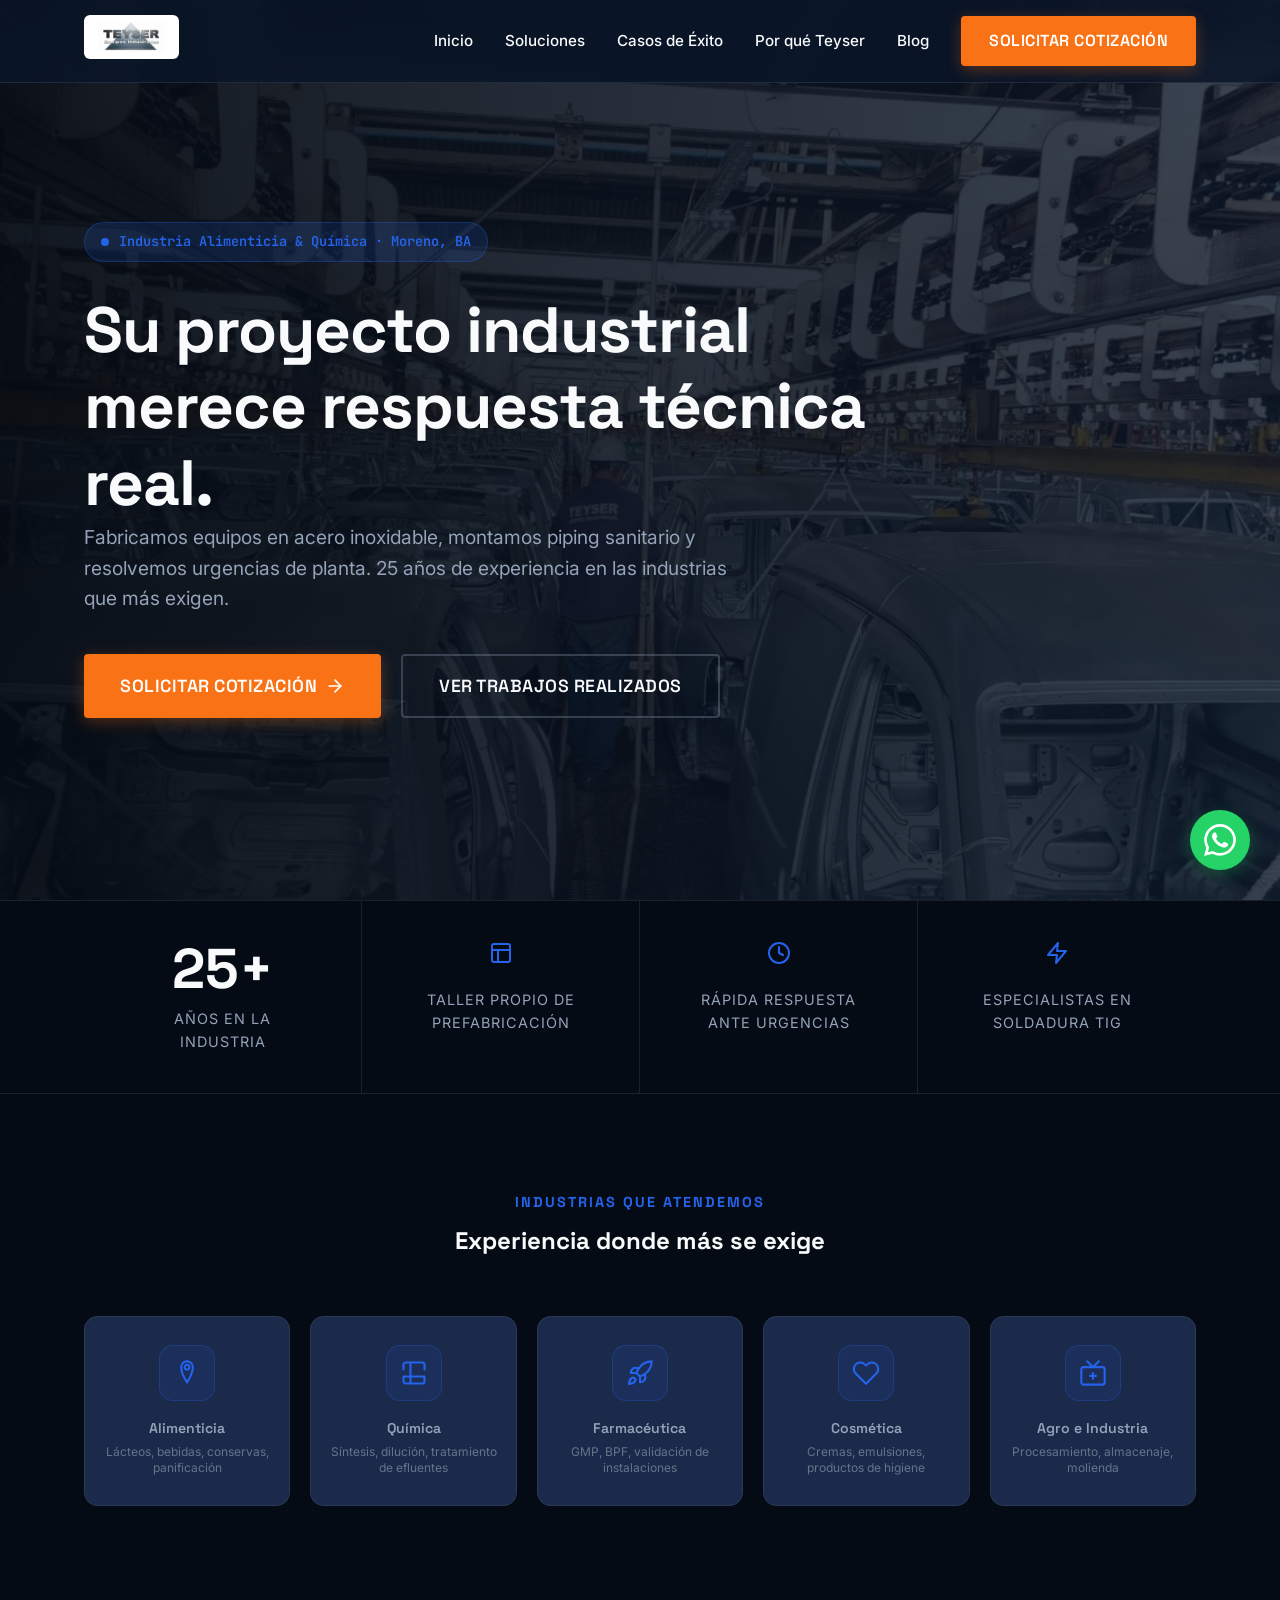
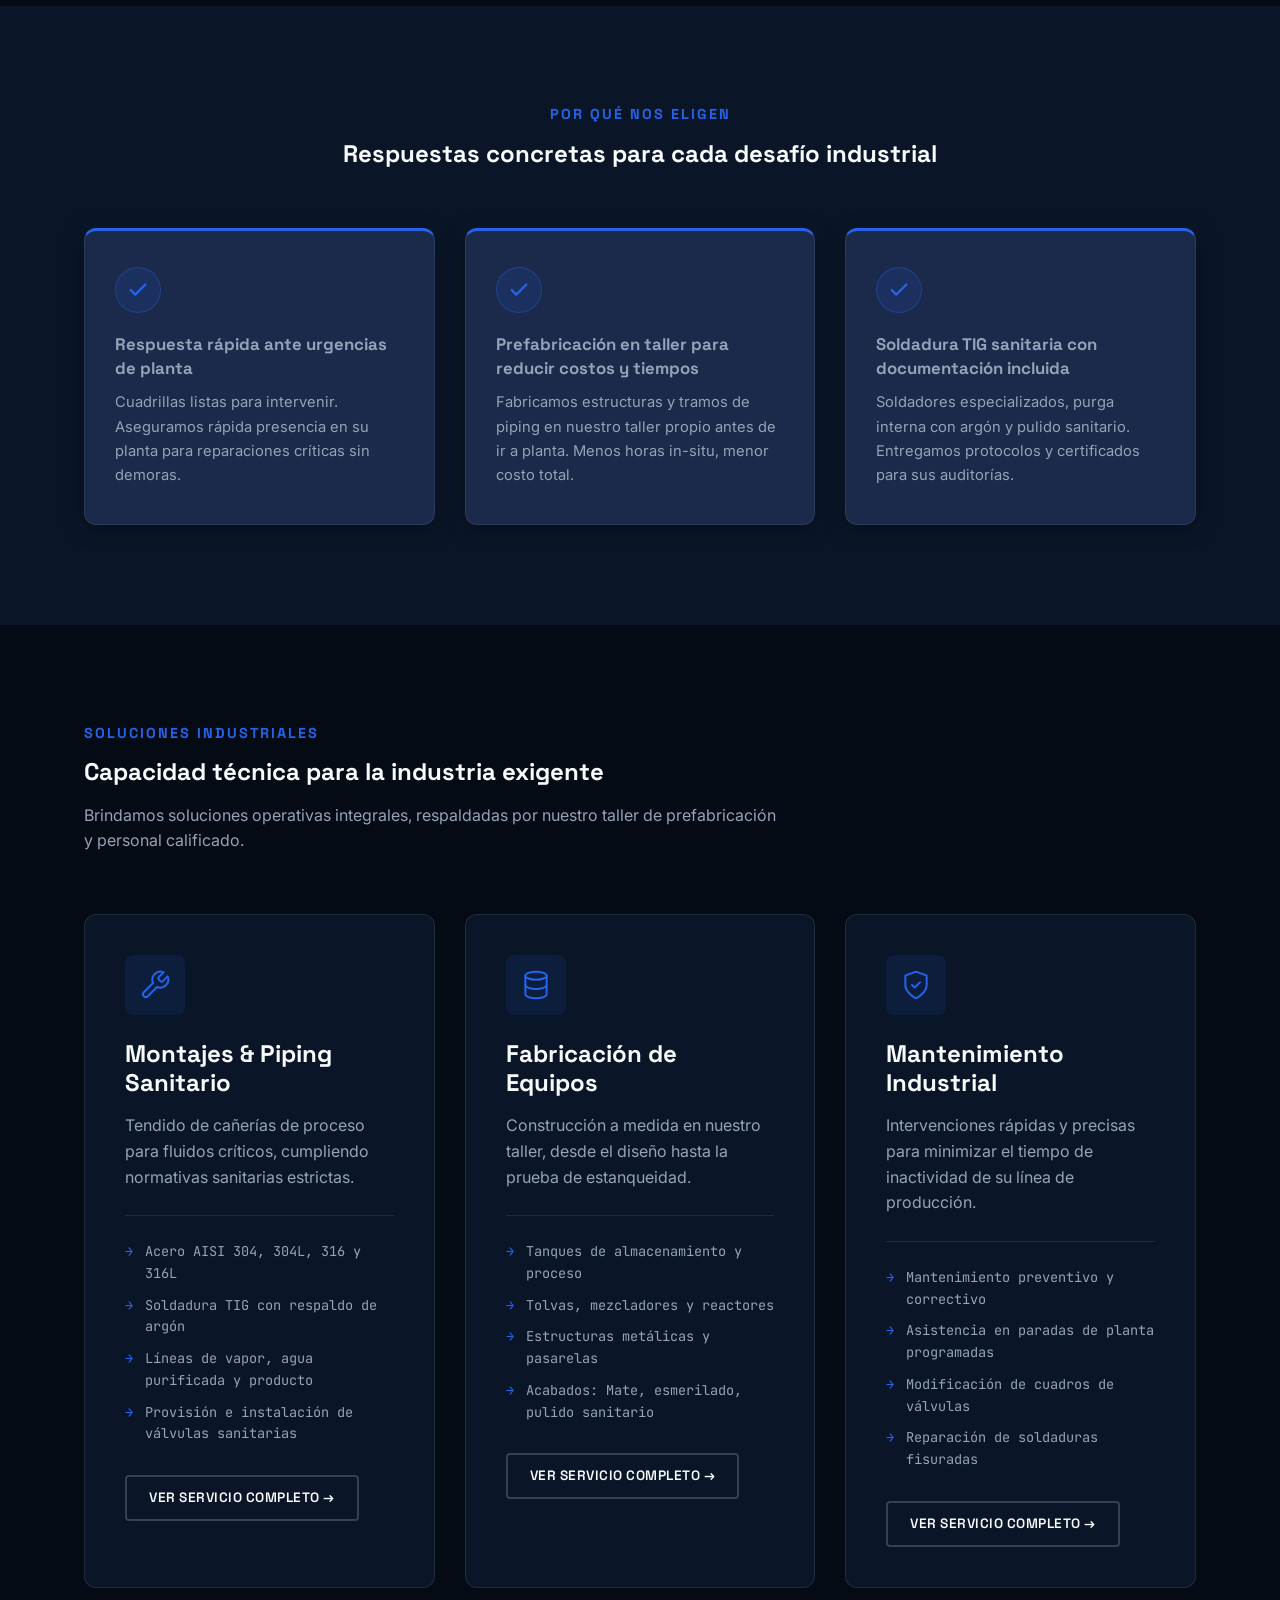
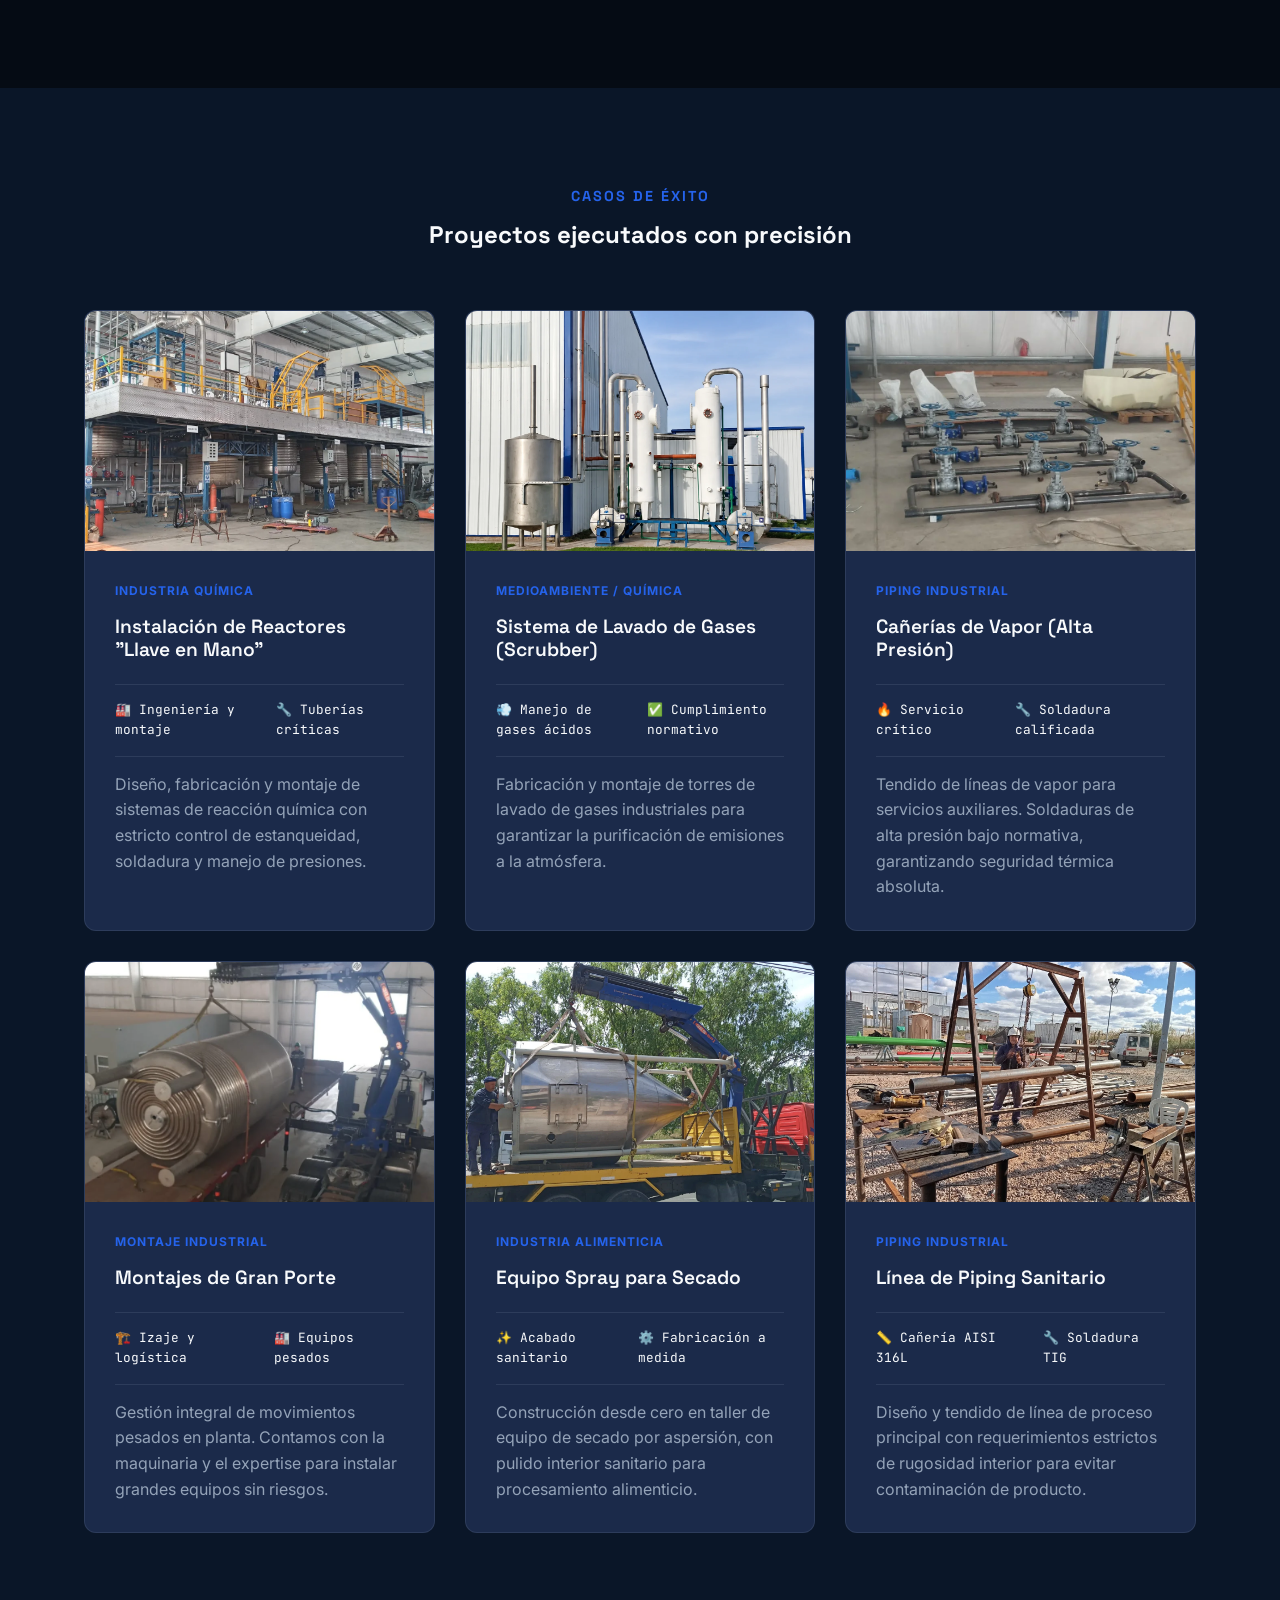
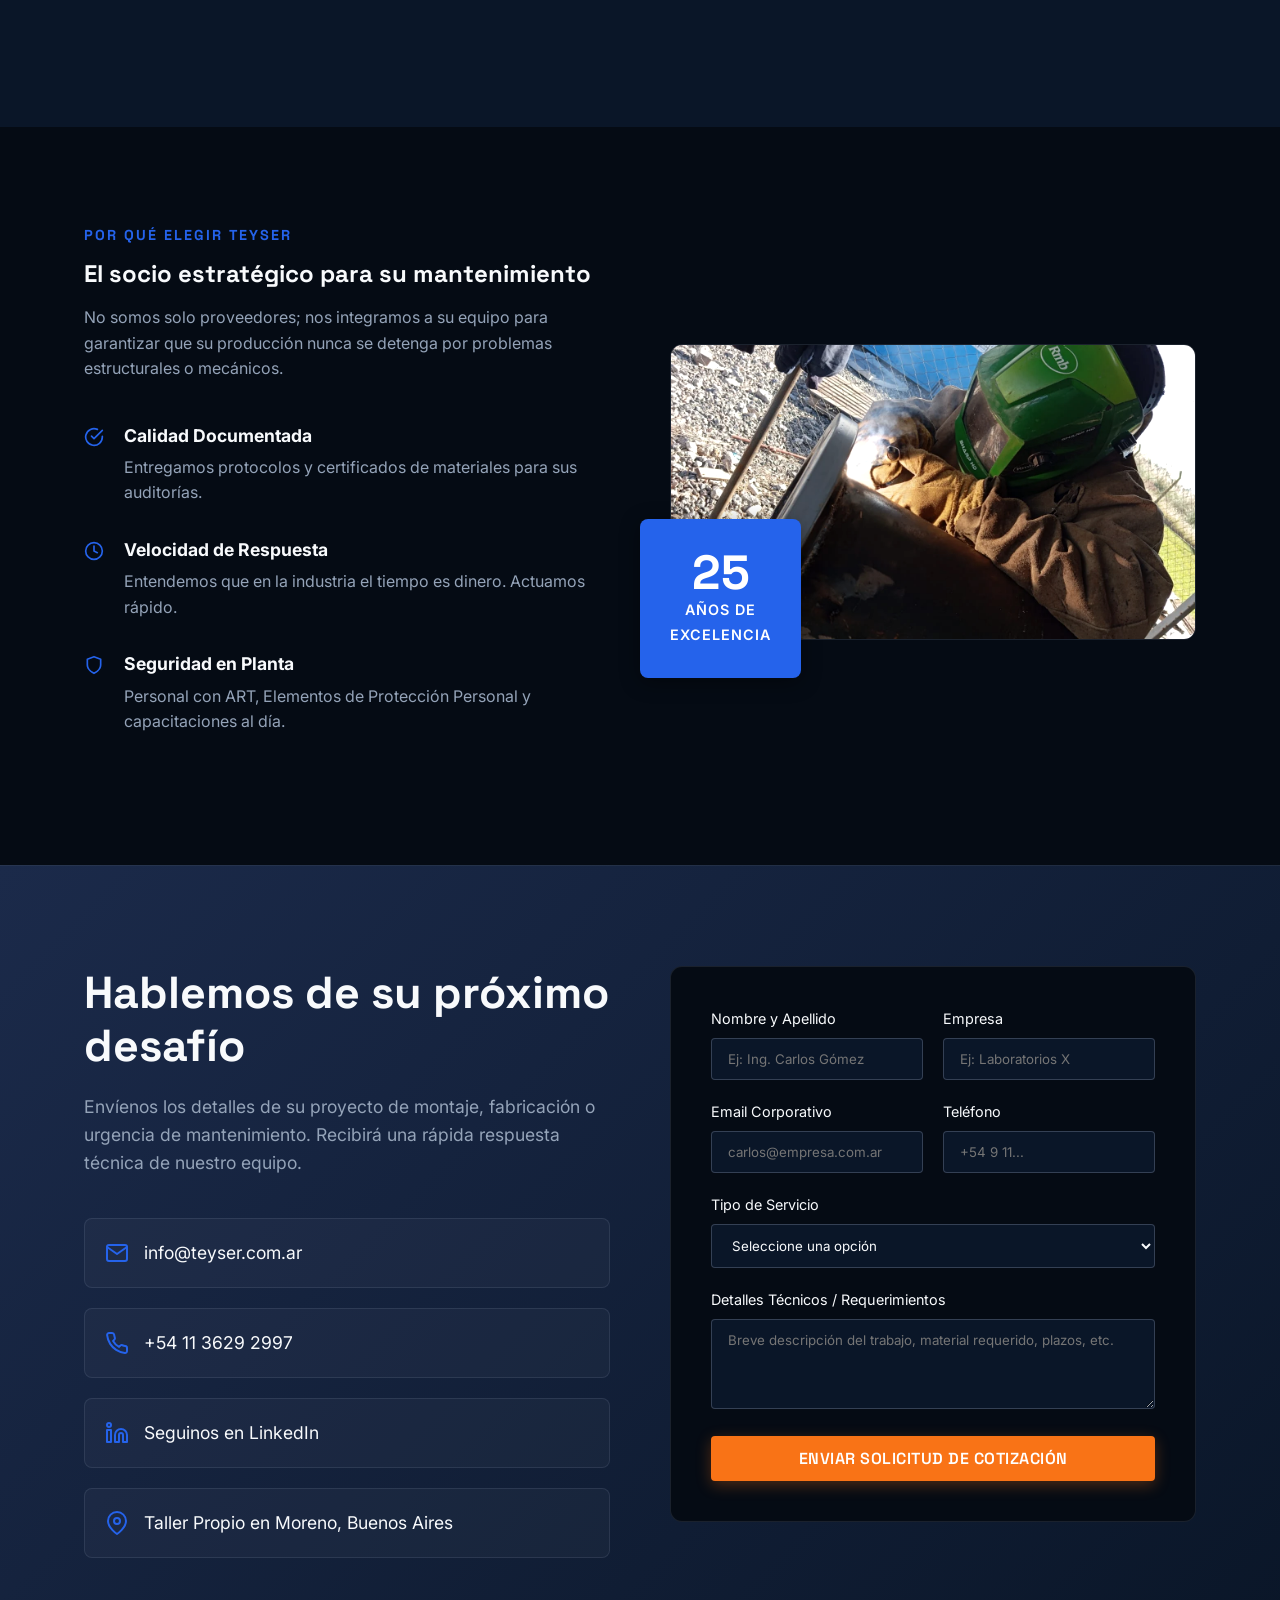
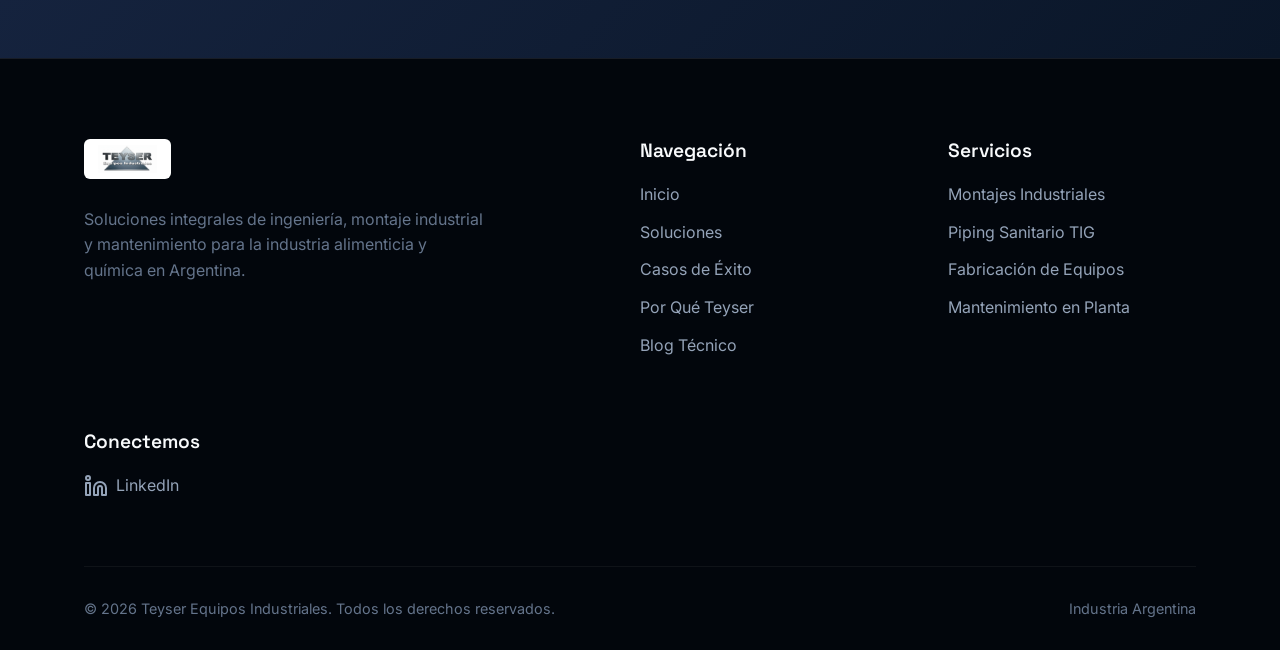
==== commit fb2606b4: "Sitio Teyser con mejoras SEO" ====
--- a/index.html
+++ b/index.html
@@ -47,14 +47,16 @@
     <script type="application/ld+json">
     {
       "@context": "https://schema.org",
-      "@type": "LocalBusiness",
+      "@type": ["LocalBusiness", "ProfessionalService"],
       "name": "Teyser Montajes Industriales",
       "image": "https://teyser.com.ar/LogoTeyser.webp",
+      "logo": "https://teyser.com.ar/LogoTeyser.webp",
       "url": "https://teyser.com.ar/",
       "telephone": "+541136292997",
       "email": "info@teyser.com.ar",
       "address": {
         "@type": "PostalAddress",
+        "streetAddress": "Moreno",
         "addressLocality": "Moreno",
         "addressRegion": "Buenos Aires",
         "postalCode": "1744",
@@ -65,10 +67,22 @@
         "latitude": -34.6506,
         "longitude": -58.7893
       },
+      "openingHoursSpecification": [
+        {
+          "@type": "OpeningHoursSpecification",
+          "dayOfWeek": ["Monday","Tuesday","Wednesday","Thursday","Friday"],
+          "opens": "08:00",
+          "closes": "17:00"
+        }
+      ],
+      "priceRange": "$$",
       "areaServed": [
         {"@type": "City", "name": "Moreno"},
         {"@type": "City", "name": "Buenos Aires"},
         {"@type": "AdministrativeArea", "name": "Gran Buenos Aires"}
+      ],
+      "sameAs": [
+        "https://www.linkedin.com/company/teyser-equipos-industriales"
       ],
       "description": "Especialistas en fabricación de equipos de acero inoxidable, montajes industriales y piping sanitario para la industria alimenticia y química. +25 años de experiencia.",
       "foundingDate": "2000",
@@ -76,9 +90,9 @@
         "@type": "OfferCatalog",
         "name": "Servicios Industriales",
         "itemListElement": [
-          {"@type": "Offer", "itemOffered": {"@type": "Service", "name": "Montajes & Piping Sanitario"}},
-          {"@type": "Offer", "itemOffered": {"@type": "Service", "name": "Fabricación de Equipos en Acero Inoxidable"}},
-          {"@type": "Offer", "itemOffered": {"@type": "Service", "name": "Mantenimiento Industrial"}}
+          {"@type": "Offer", "itemOffered": {"@type": "Service", "name": "Montajes & Piping Sanitario", "url": "https://teyser.com.ar/piping-sanitario"}},
+          {"@type": "Offer", "itemOffered": {"@type": "Service", "name": "Fabricación de Equipos en Acero Inoxidable", "url": "https://teyser.com.ar/fabricacion-equipos"}},
+          {"@type": "Offer", "itemOffered": {"@type": "Service", "name": "Mantenimiento Industrial", "url": "https://teyser.com.ar/mantenimiento-industrial"}}
         ]
       },
       "knowsAbout": ["Acero Inoxidable", "Soldadura TIG", "Piping Sanitario", "Industria Alimenticia", "Industria Química"]
@@ -112,6 +126,7 @@
                     <a href="#soluciones">Soluciones</a>
                     <a href="#casos">Casos de Éxito</a>
                     <a href="#diferencial">Por qué Teyser</a>
+                    <a href="/blog">Blog</a>
                     <a href="#contacto" class="btn btn-primary">Solicitar Cotización</a>
                 </div>
             </nav>
@@ -655,6 +670,7 @@
                         <li><a href="#soluciones">Soluciones</a></li>
                         <li><a href="#casos">Casos de Éxito</a></li>
                         <li><a href="#diferencial">Por Qué Teyser</a></li>
+                        <li><a href="/blog">Blog Técnico</a></li>
                     </ul>
                 </div>
                 <div class="footer-links">
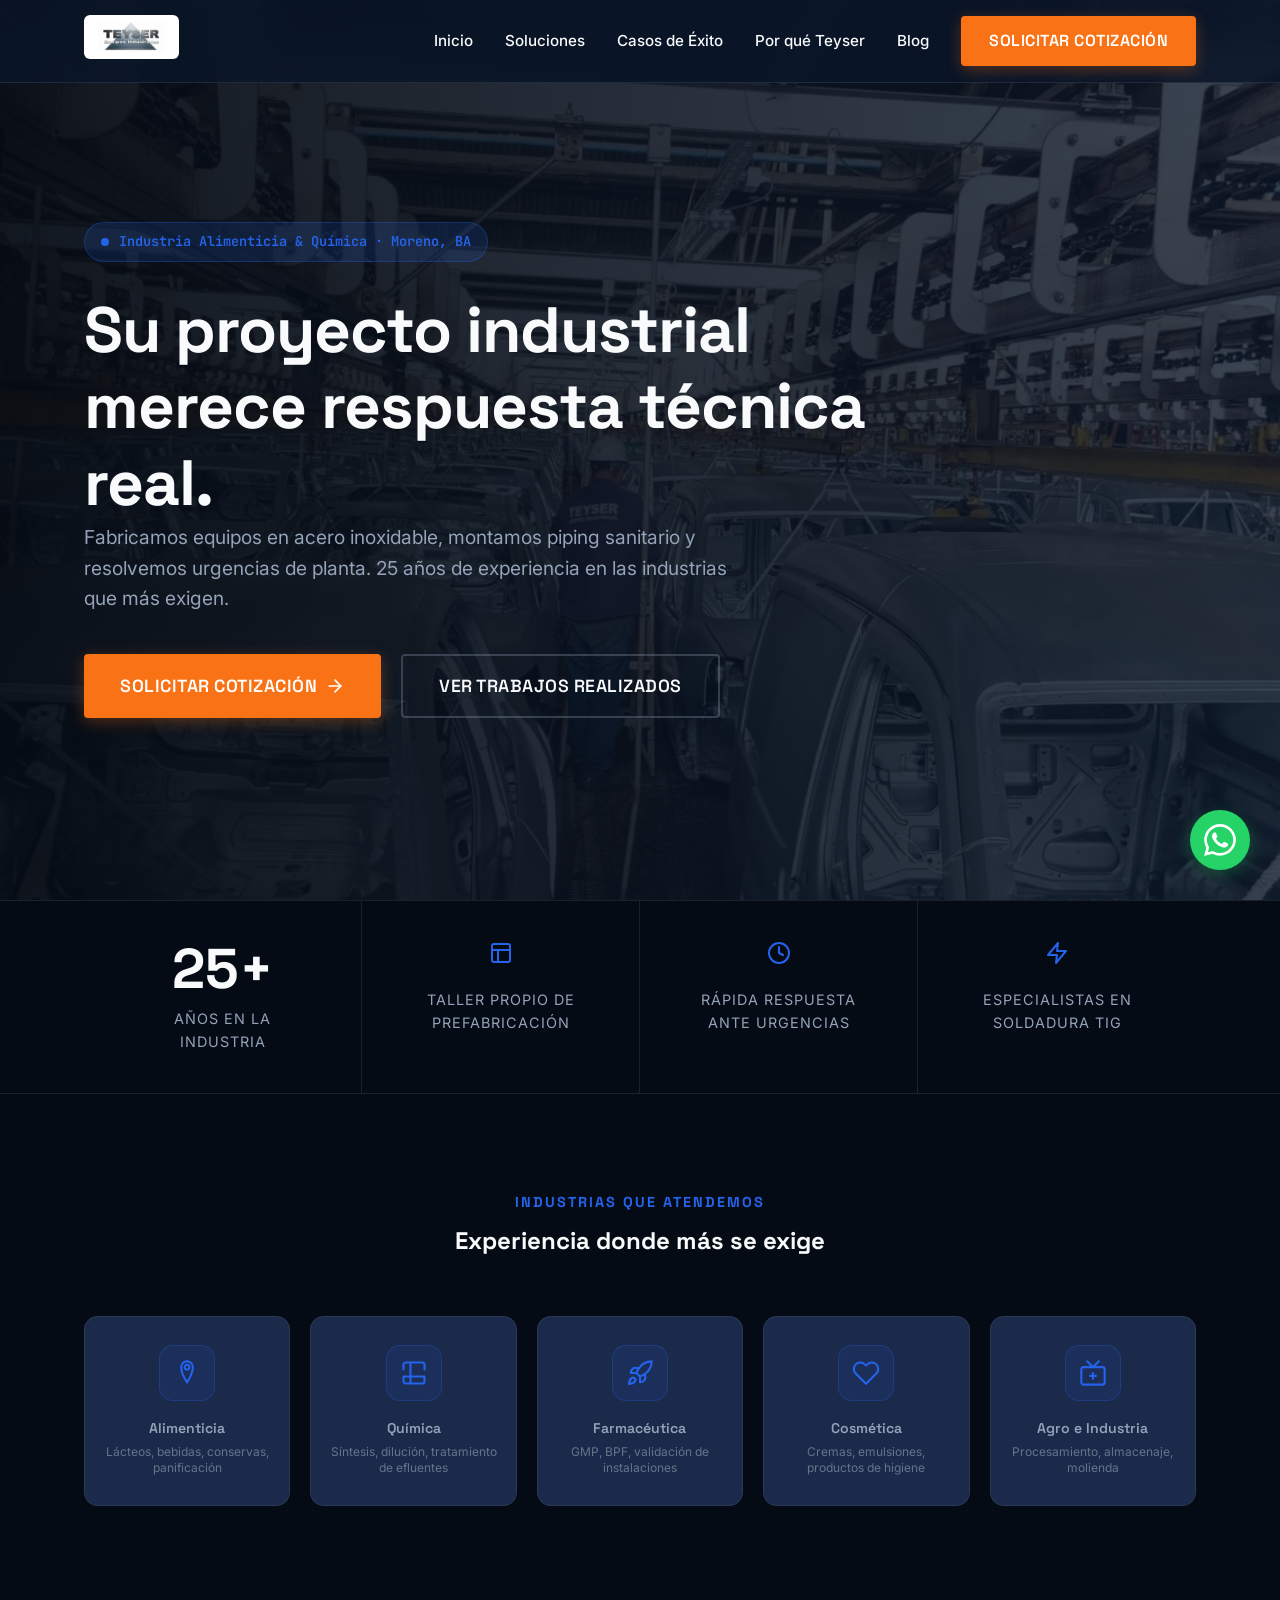
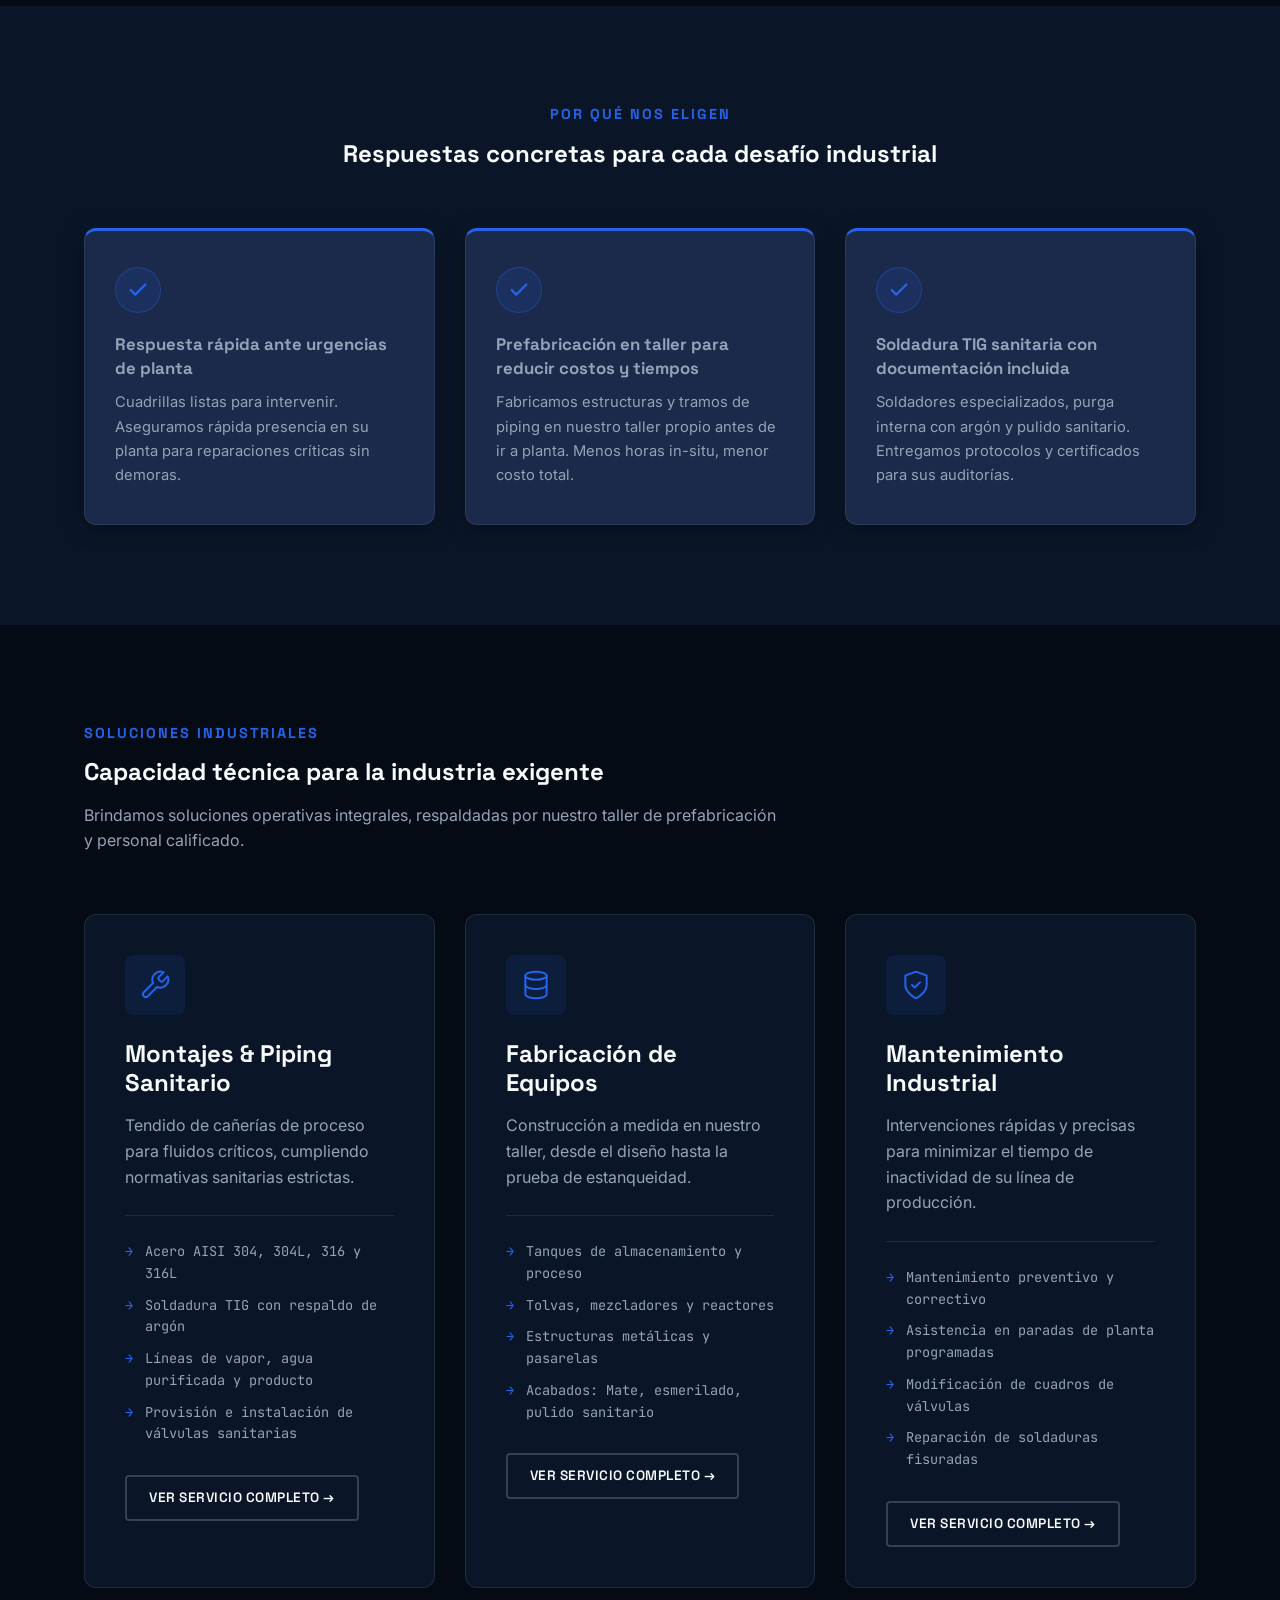
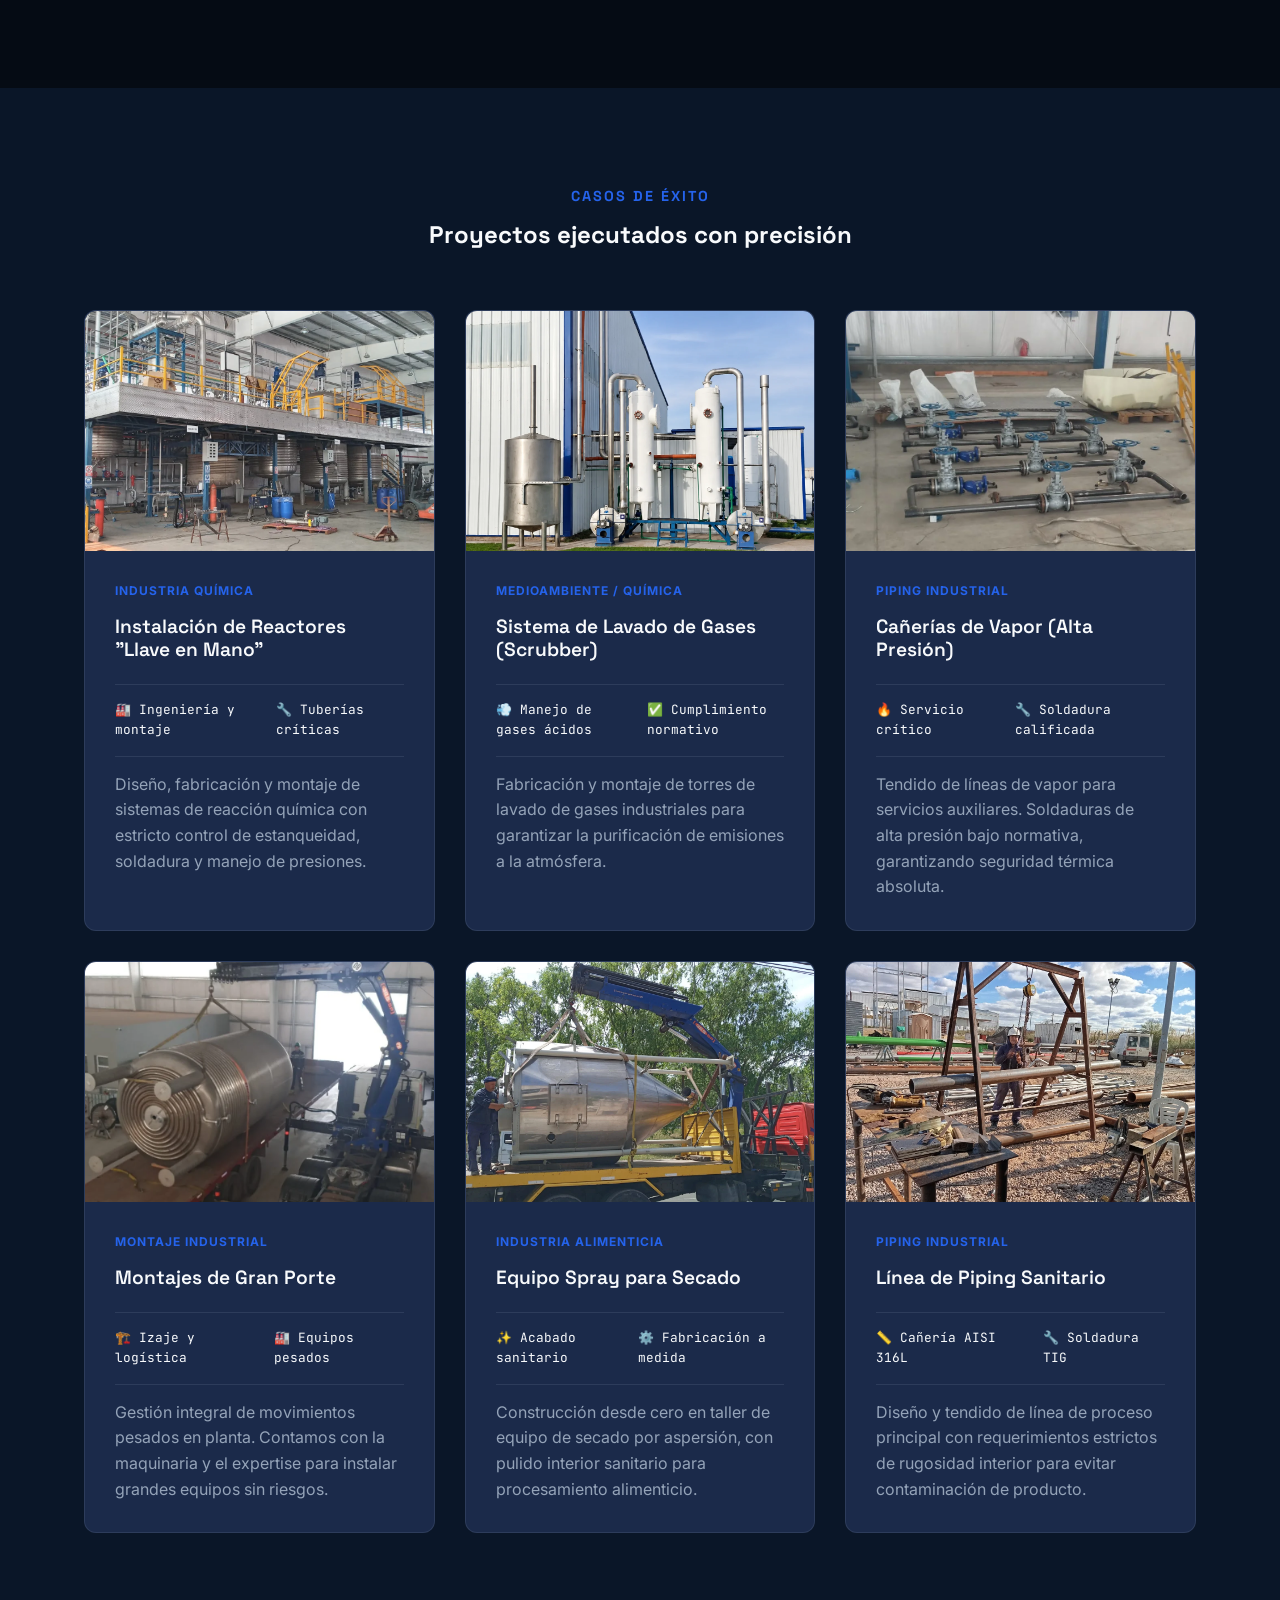
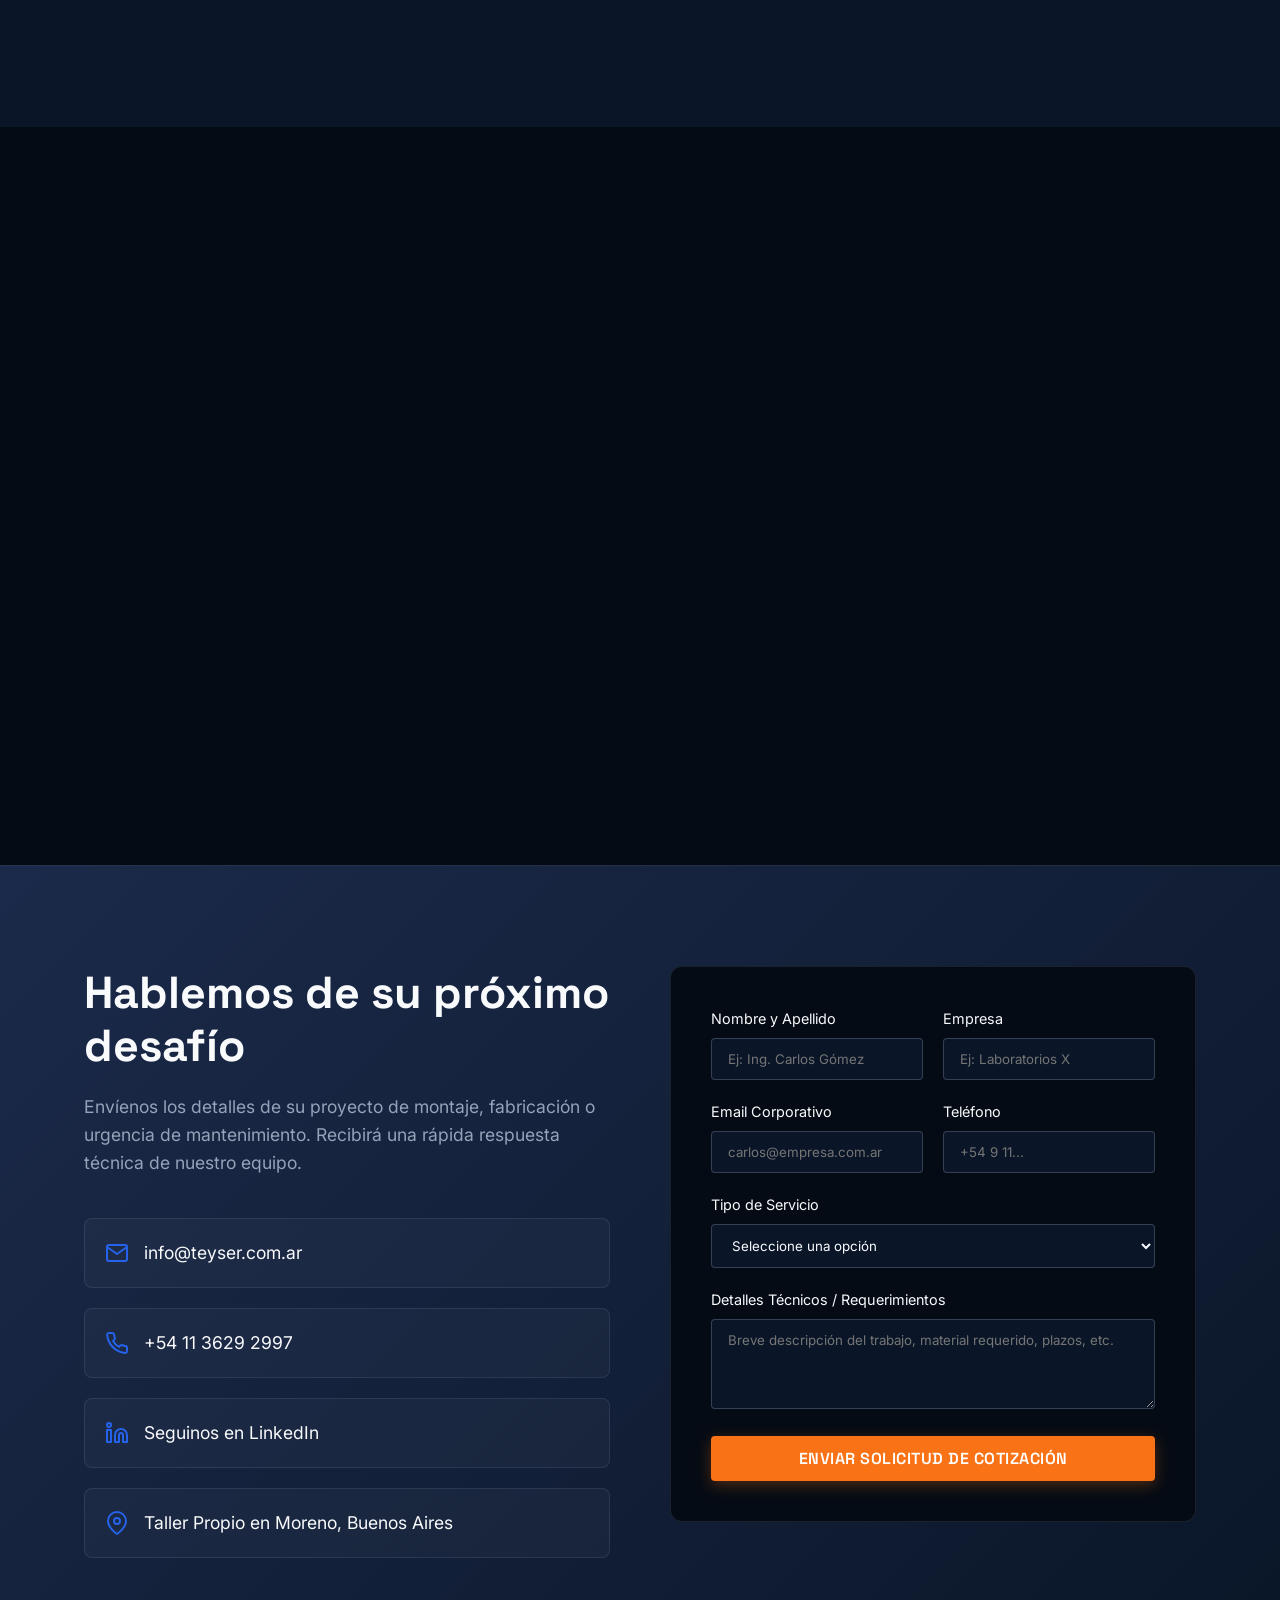
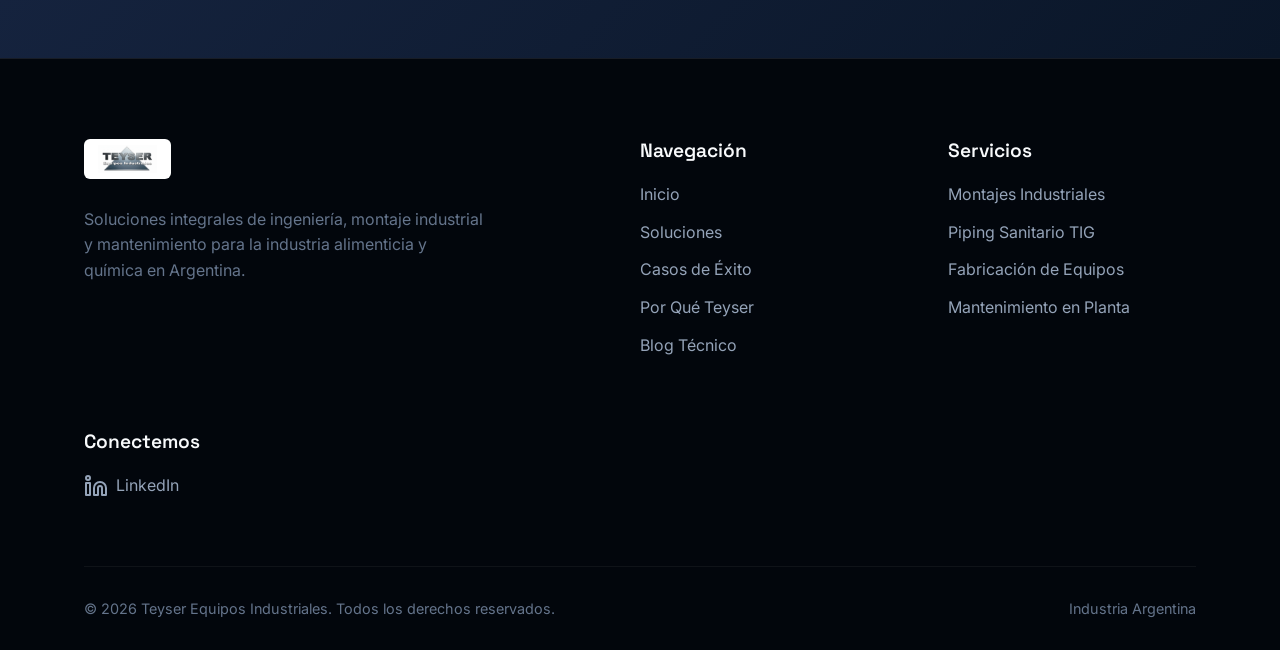
==== commit 7a490b92: "Corregir URL del blog: usar /blog/ con barra final - Canonical, sitemap, enlaces internos y datos es" ====
--- a/index.html
+++ b/index.html
@@ -100,9 +100,6 @@
     </script>
     <!-- Google Search Console - Verificación de propiedad -->
     <meta name="google-site-verification" content="0afqe0fQy7a0navyc0AF_N-gjVUav7LhWIp07wSXdBg" />
-
-    <!-- URL Canónica -->
-    <link rel="canonical" href="https://teyser.com.ar/" />
 </head>
 
 <body>
@@ -126,7 +123,7 @@
                     <a href="#soluciones">Soluciones</a>
                     <a href="#casos">Casos de Éxito</a>
                     <a href="#diferencial">Por qué Teyser</a>
-                    <a href="/blog">Blog</a>
+                    <a href="/blog/">Blog</a>
                     <a href="#contacto" class="btn btn-primary">Solicitar Cotización</a>
                 </div>
             </nav>
@@ -670,7 +667,7 @@
                         <li><a href="#soluciones">Soluciones</a></li>
                         <li><a href="#casos">Casos de Éxito</a></li>
                         <li><a href="#diferencial">Por Qué Teyser</a></li>
-                        <li><a href="/blog">Blog Técnico</a></li>
+                        <li><a href="/blog/">Blog Técnico</a></li>
                     </ul>
                 </div>
                 <div class="footer-links">
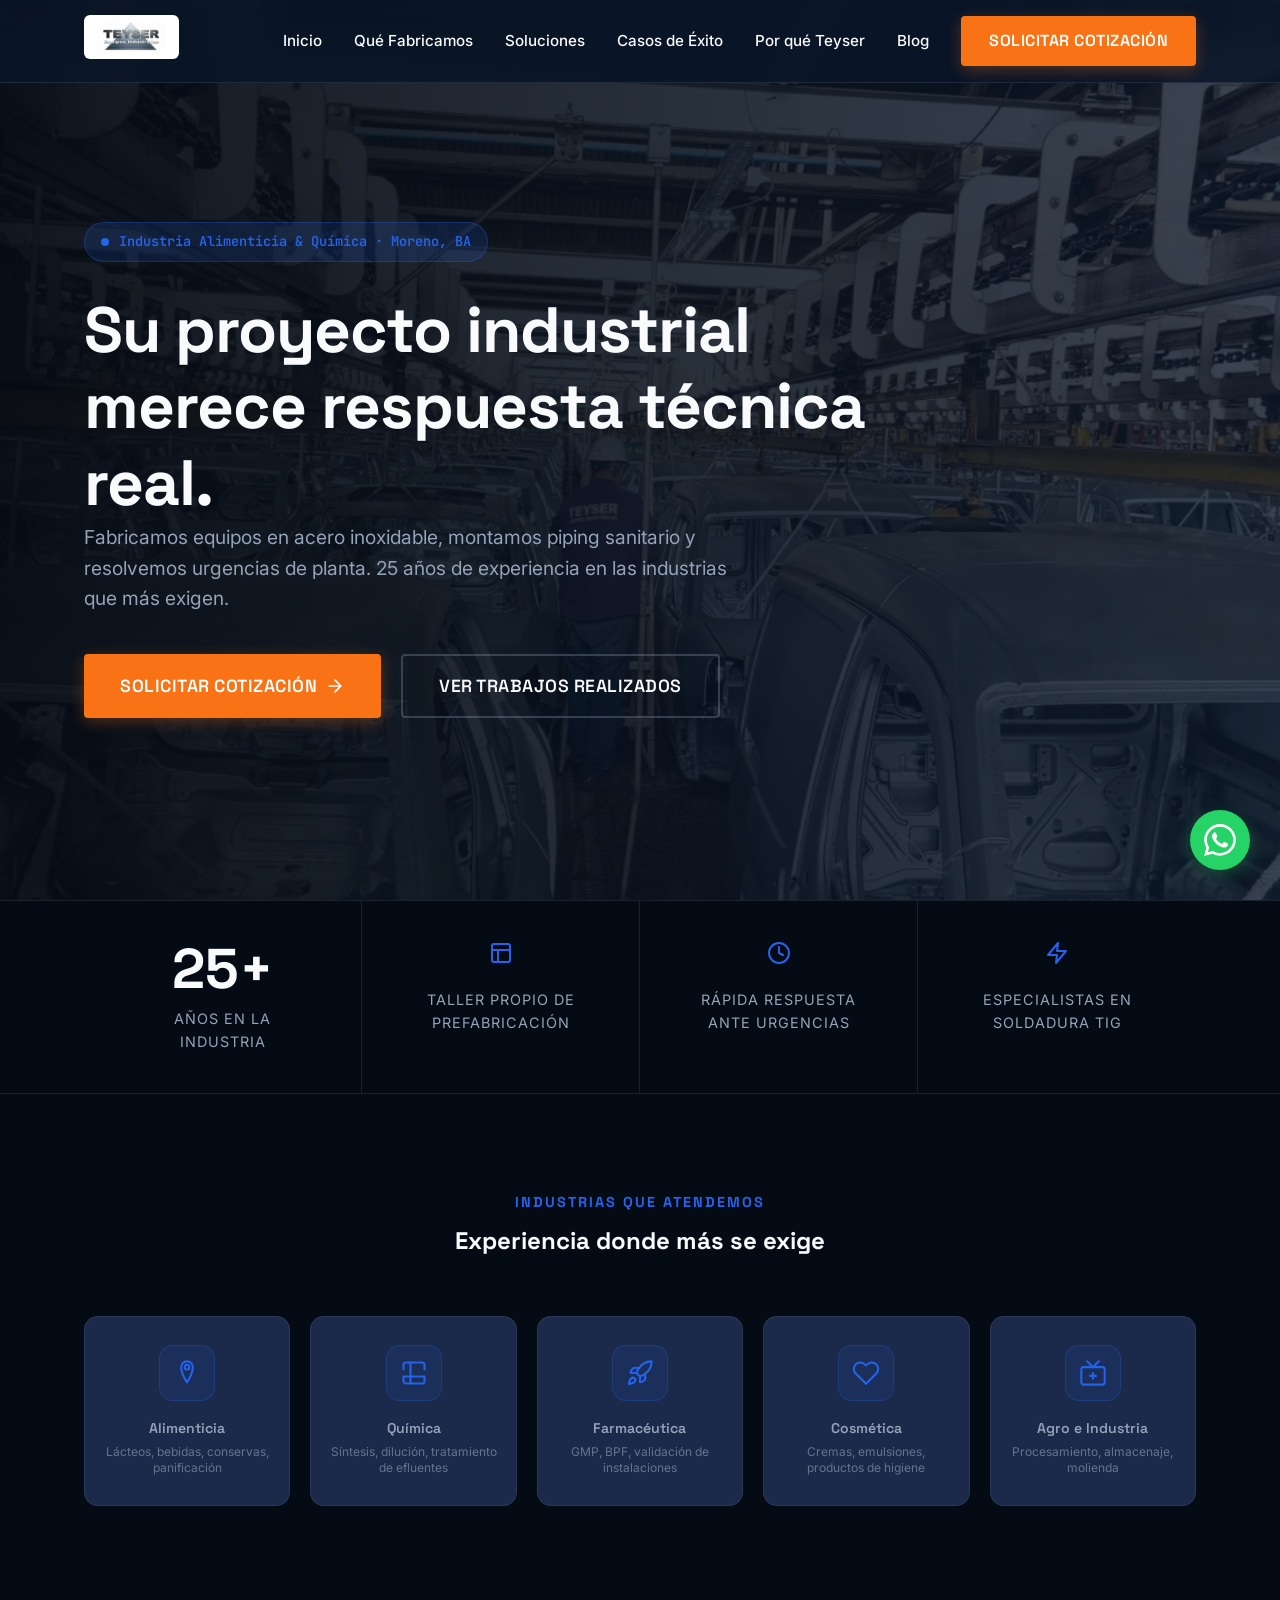
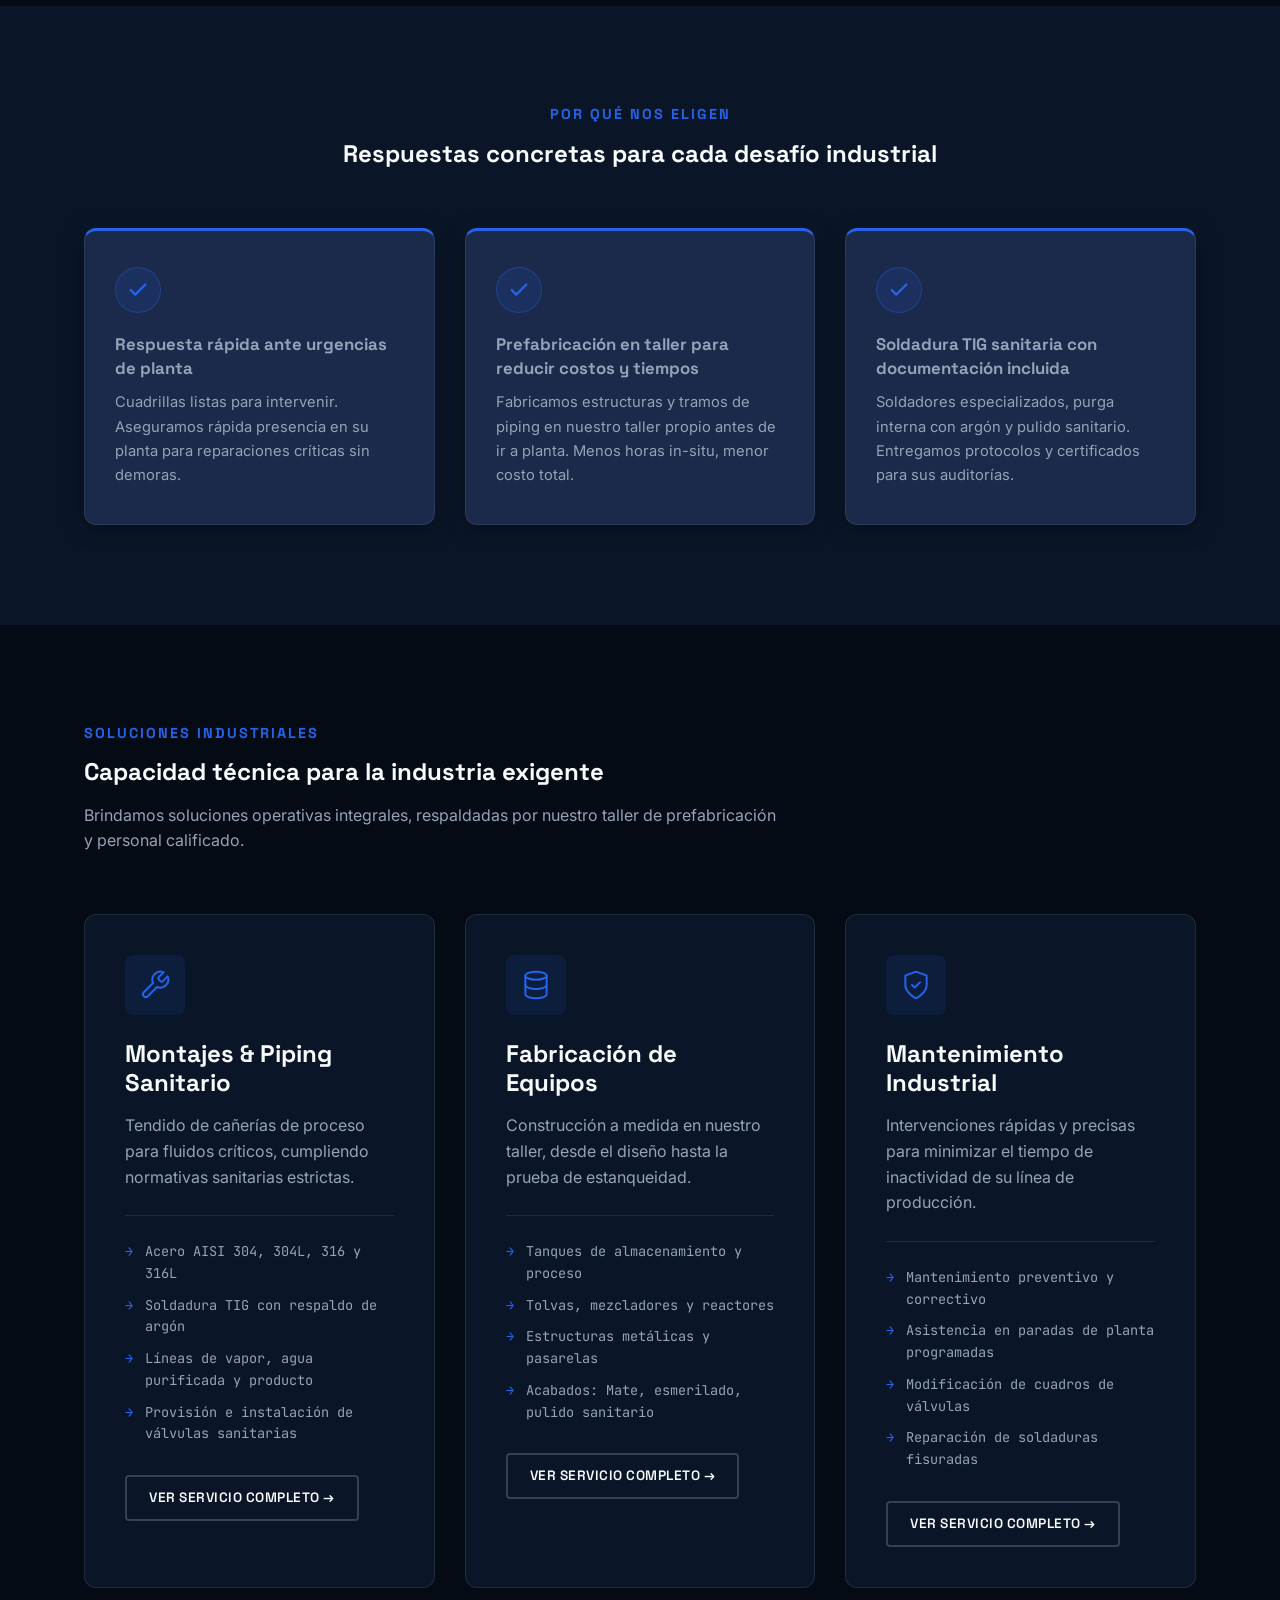
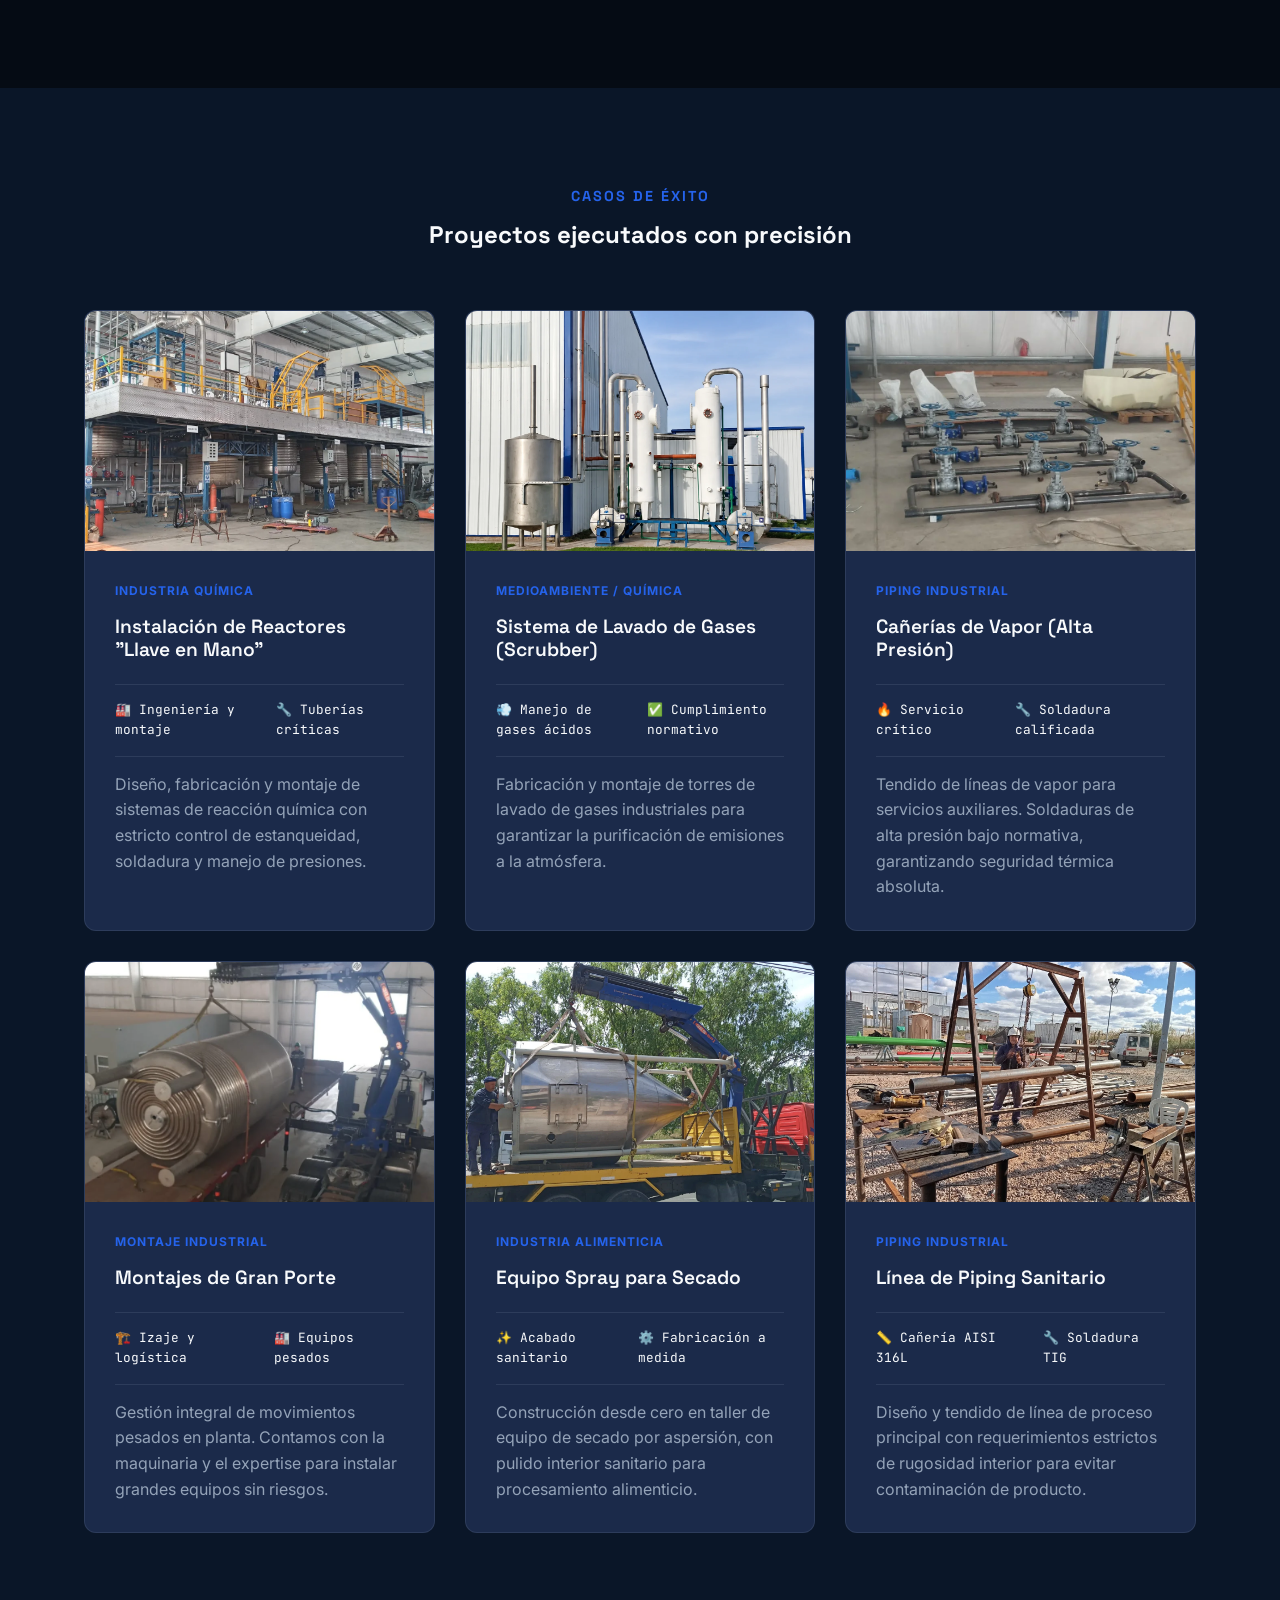
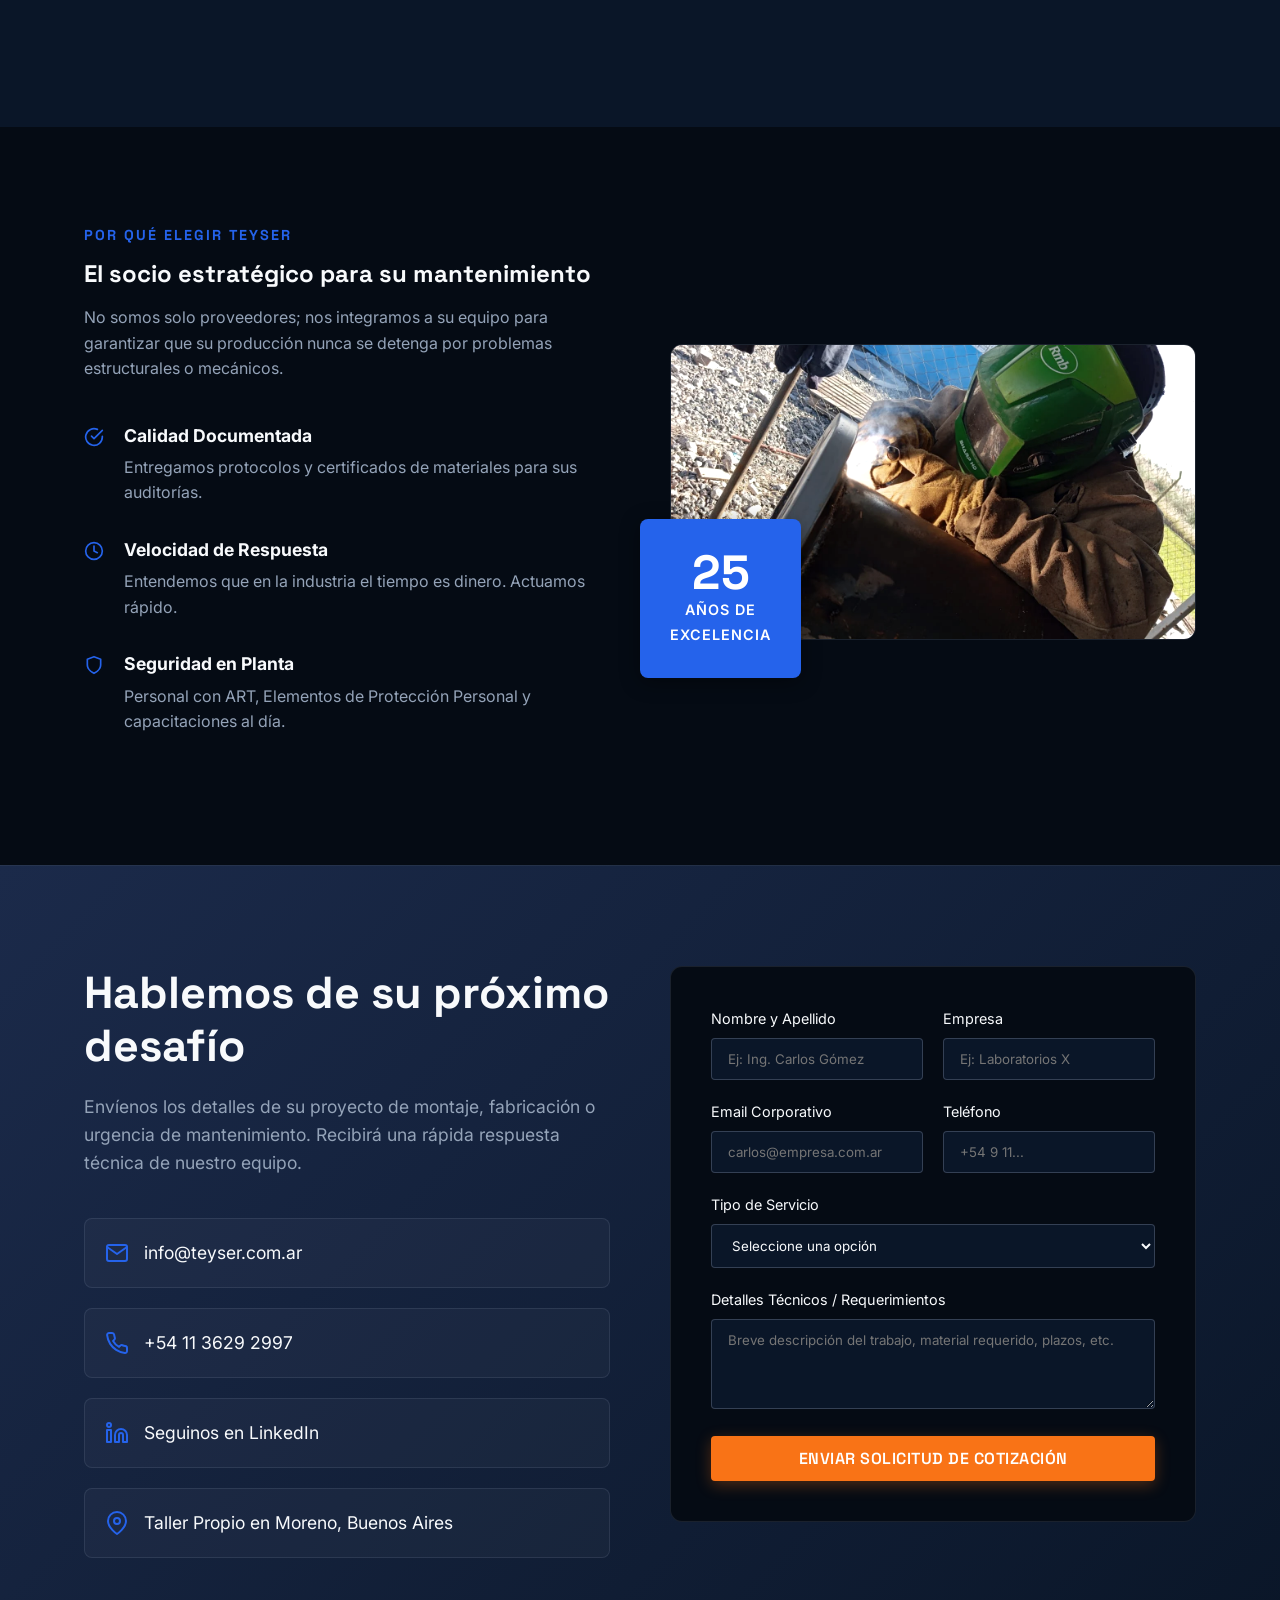
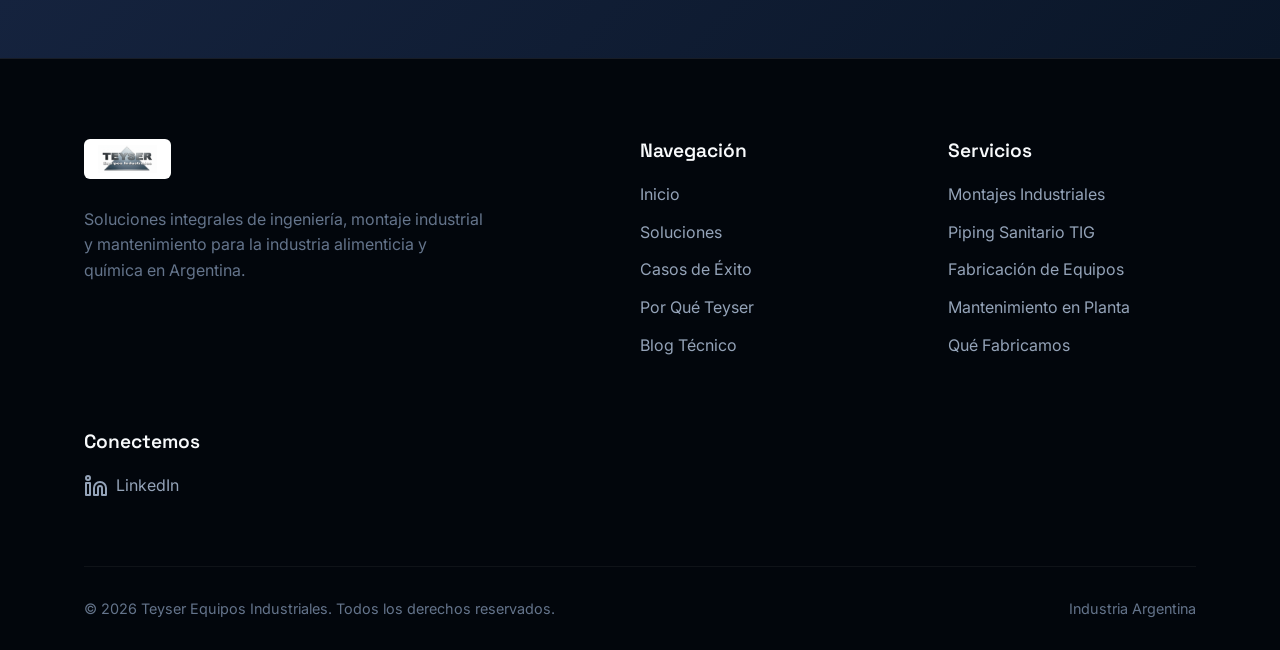
==== commit 15500256: "Agregar catalogo "Que Fabricamos" con 18 trabajos ejecutados - Nueva pagina /capacidades con grilla " ====
--- a/index.html
+++ b/index.html
@@ -120,6 +120,7 @@
                 </button>
                 <div class="nav-links" id="nav-links">
                     <a href="#inicio">Inicio</a>
+                    <a href="/capacidades">Qué Fabricamos</a>
                     <a href="#soluciones">Soluciones</a>
                     <a href="#casos">Casos de Éxito</a>
                     <a href="#diferencial">Por qué Teyser</a>
@@ -677,6 +678,7 @@
                         <li><a href="/piping-sanitario">Piping Sanitario TIG</a></li>
                         <li><a href="/fabricacion-equipos">Fabricación de Equipos</a></li>
                         <li><a href="/mantenimiento-industrial">Mantenimiento en Planta</a></li>
+                        <li><a href="/capacidades">Qué Fabricamos</a></li>
                     </ul>
                 </div>
                 <div class="footer-links">
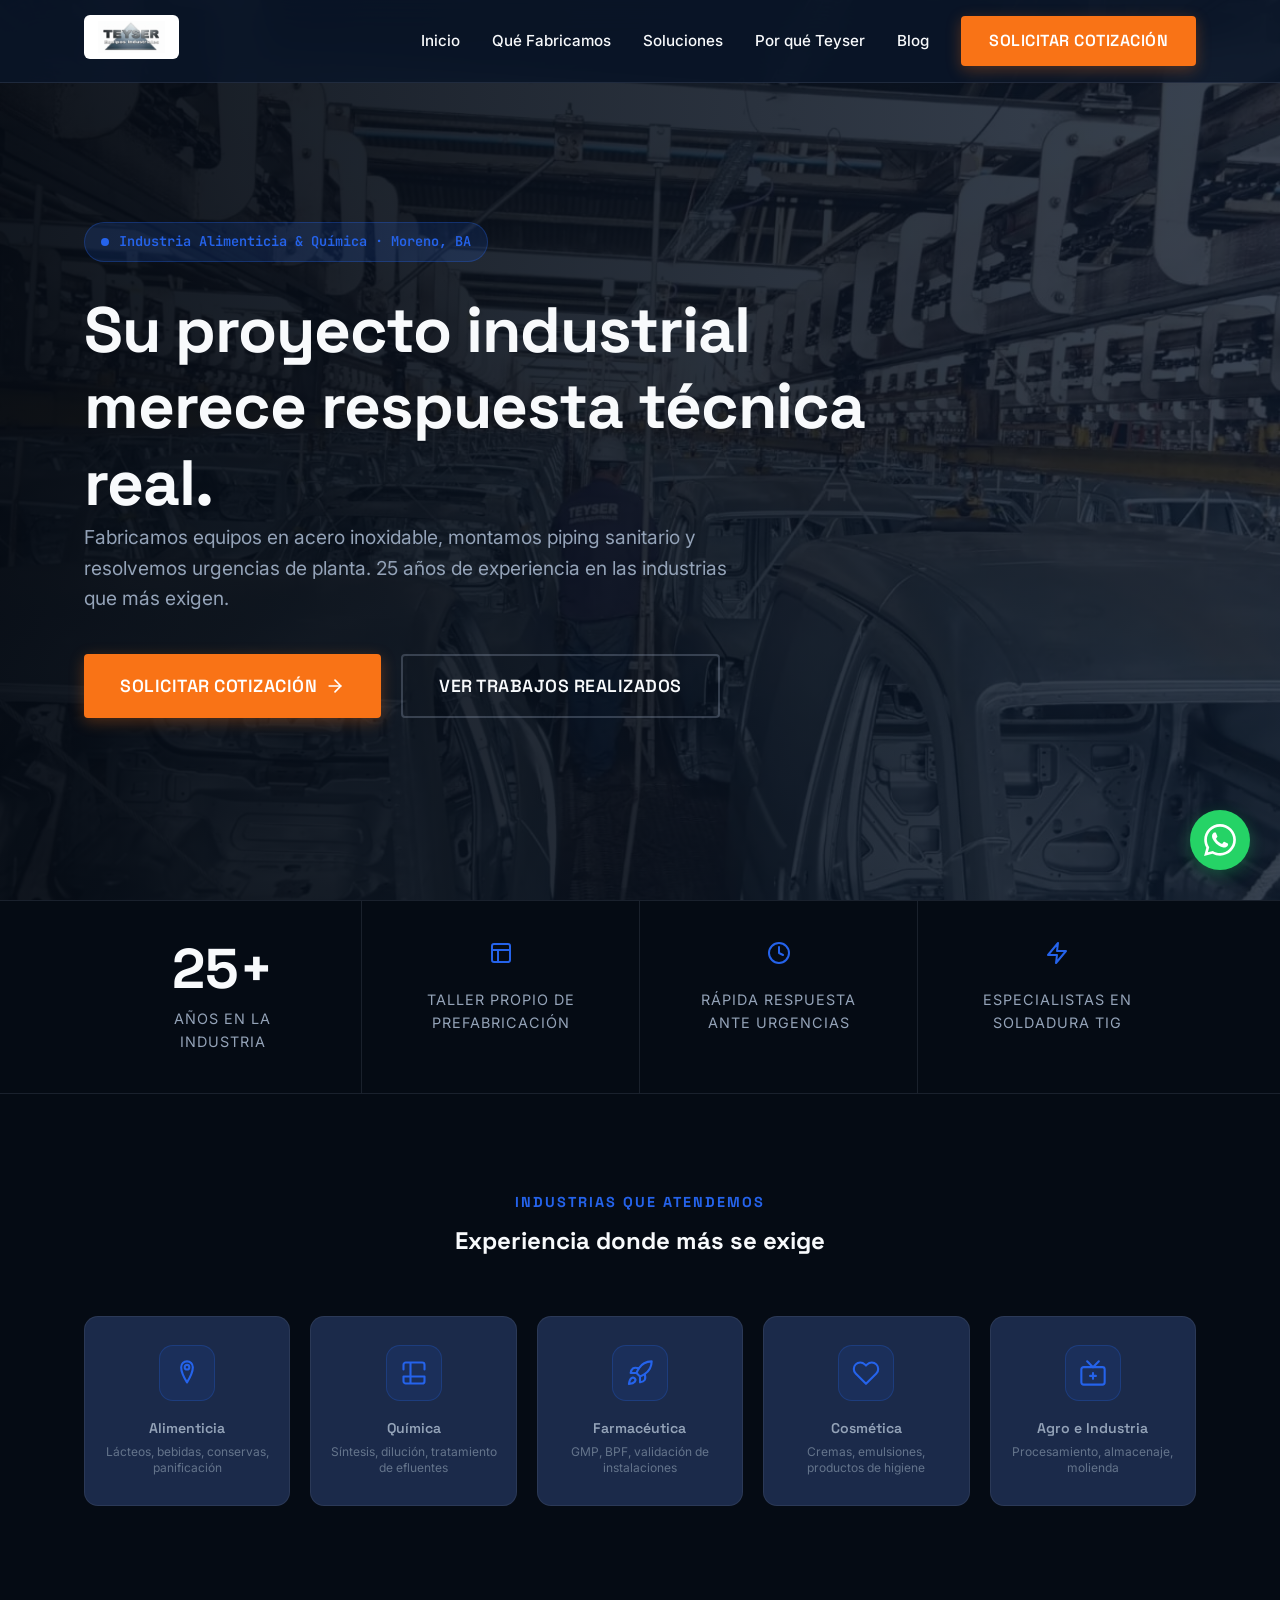
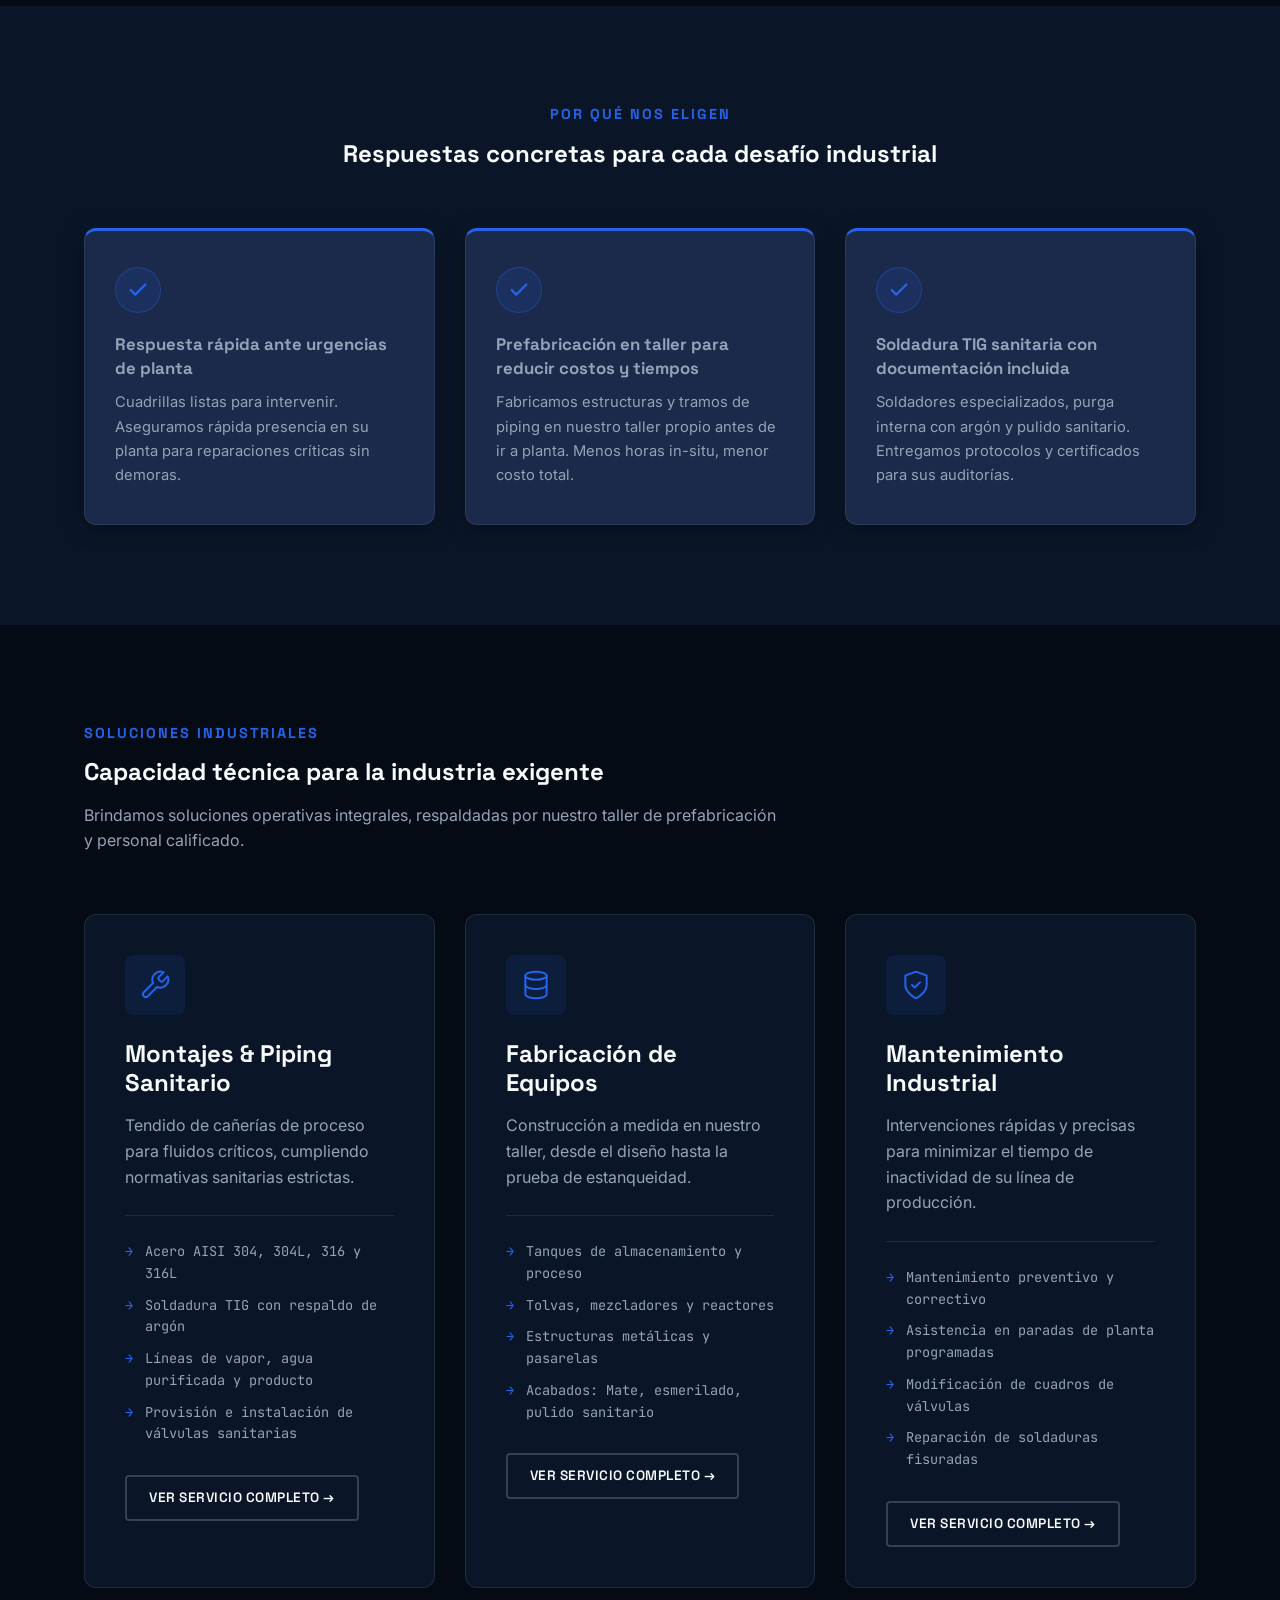
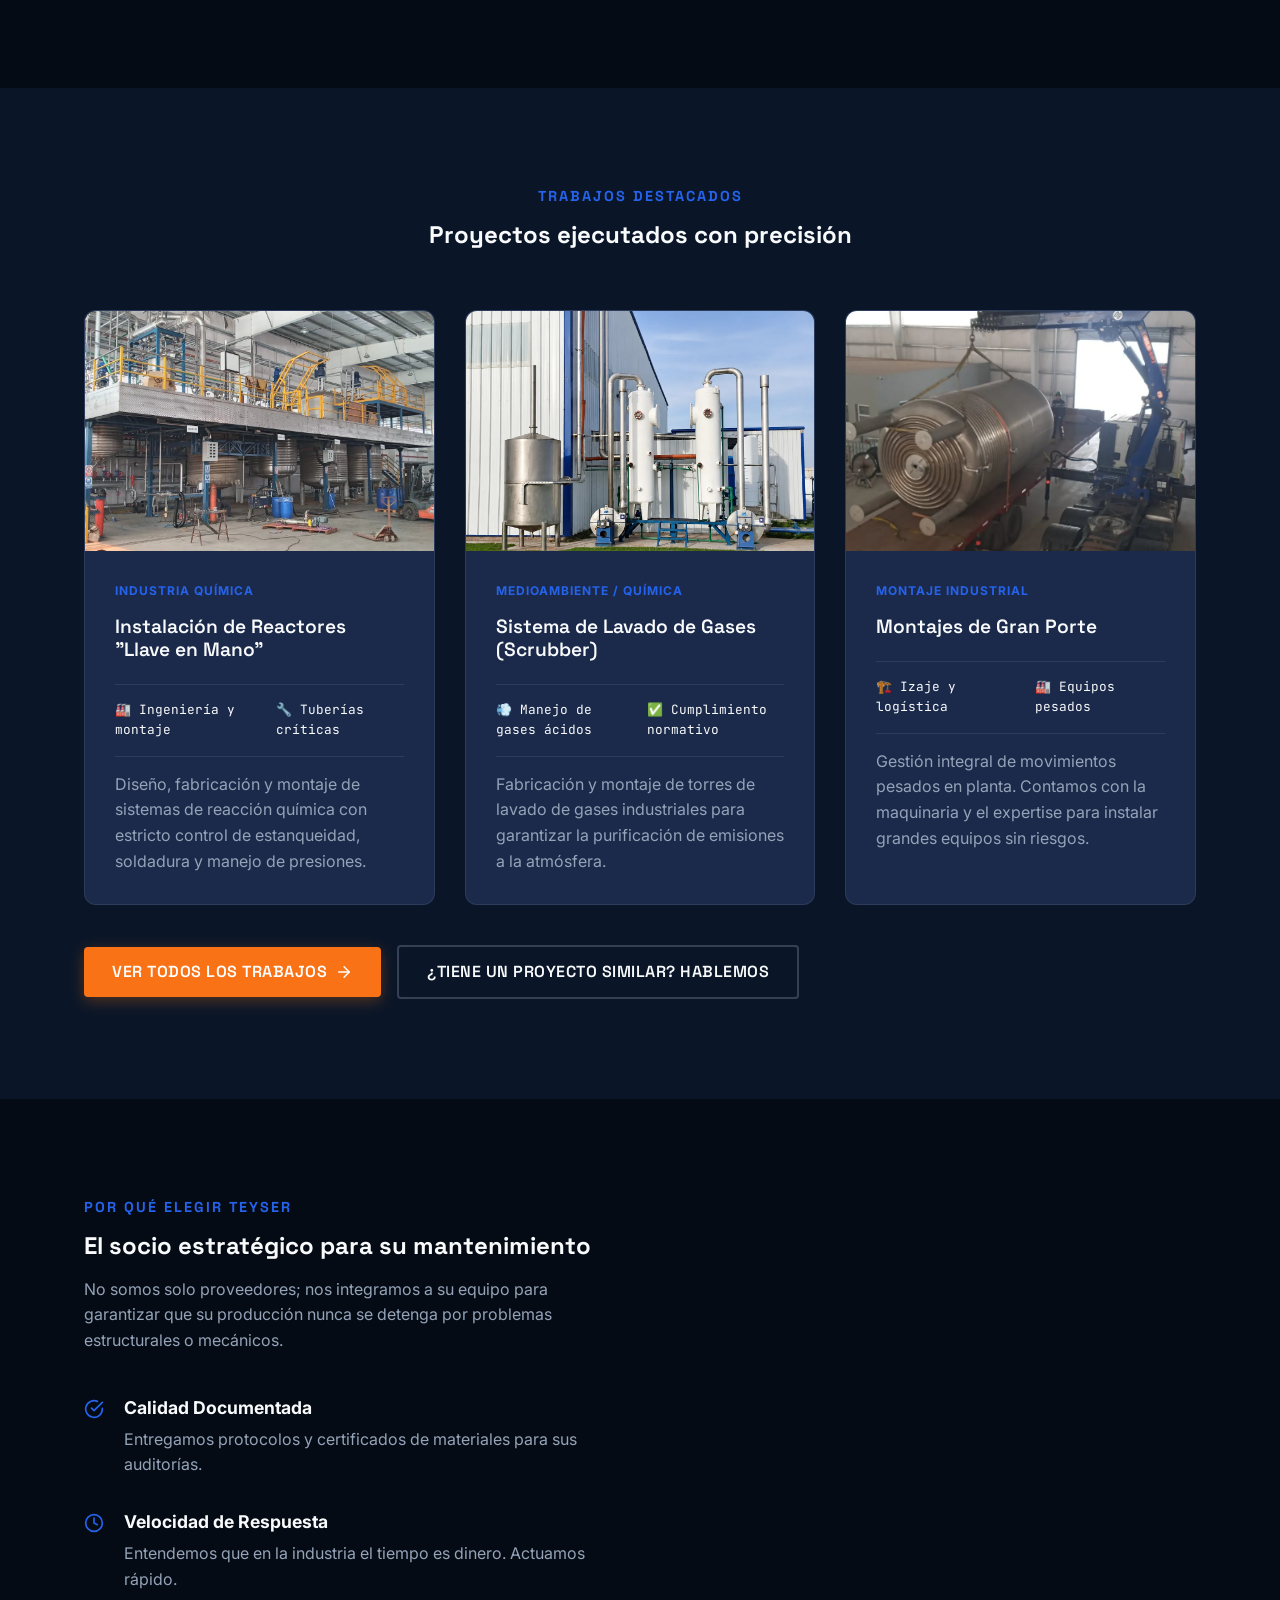
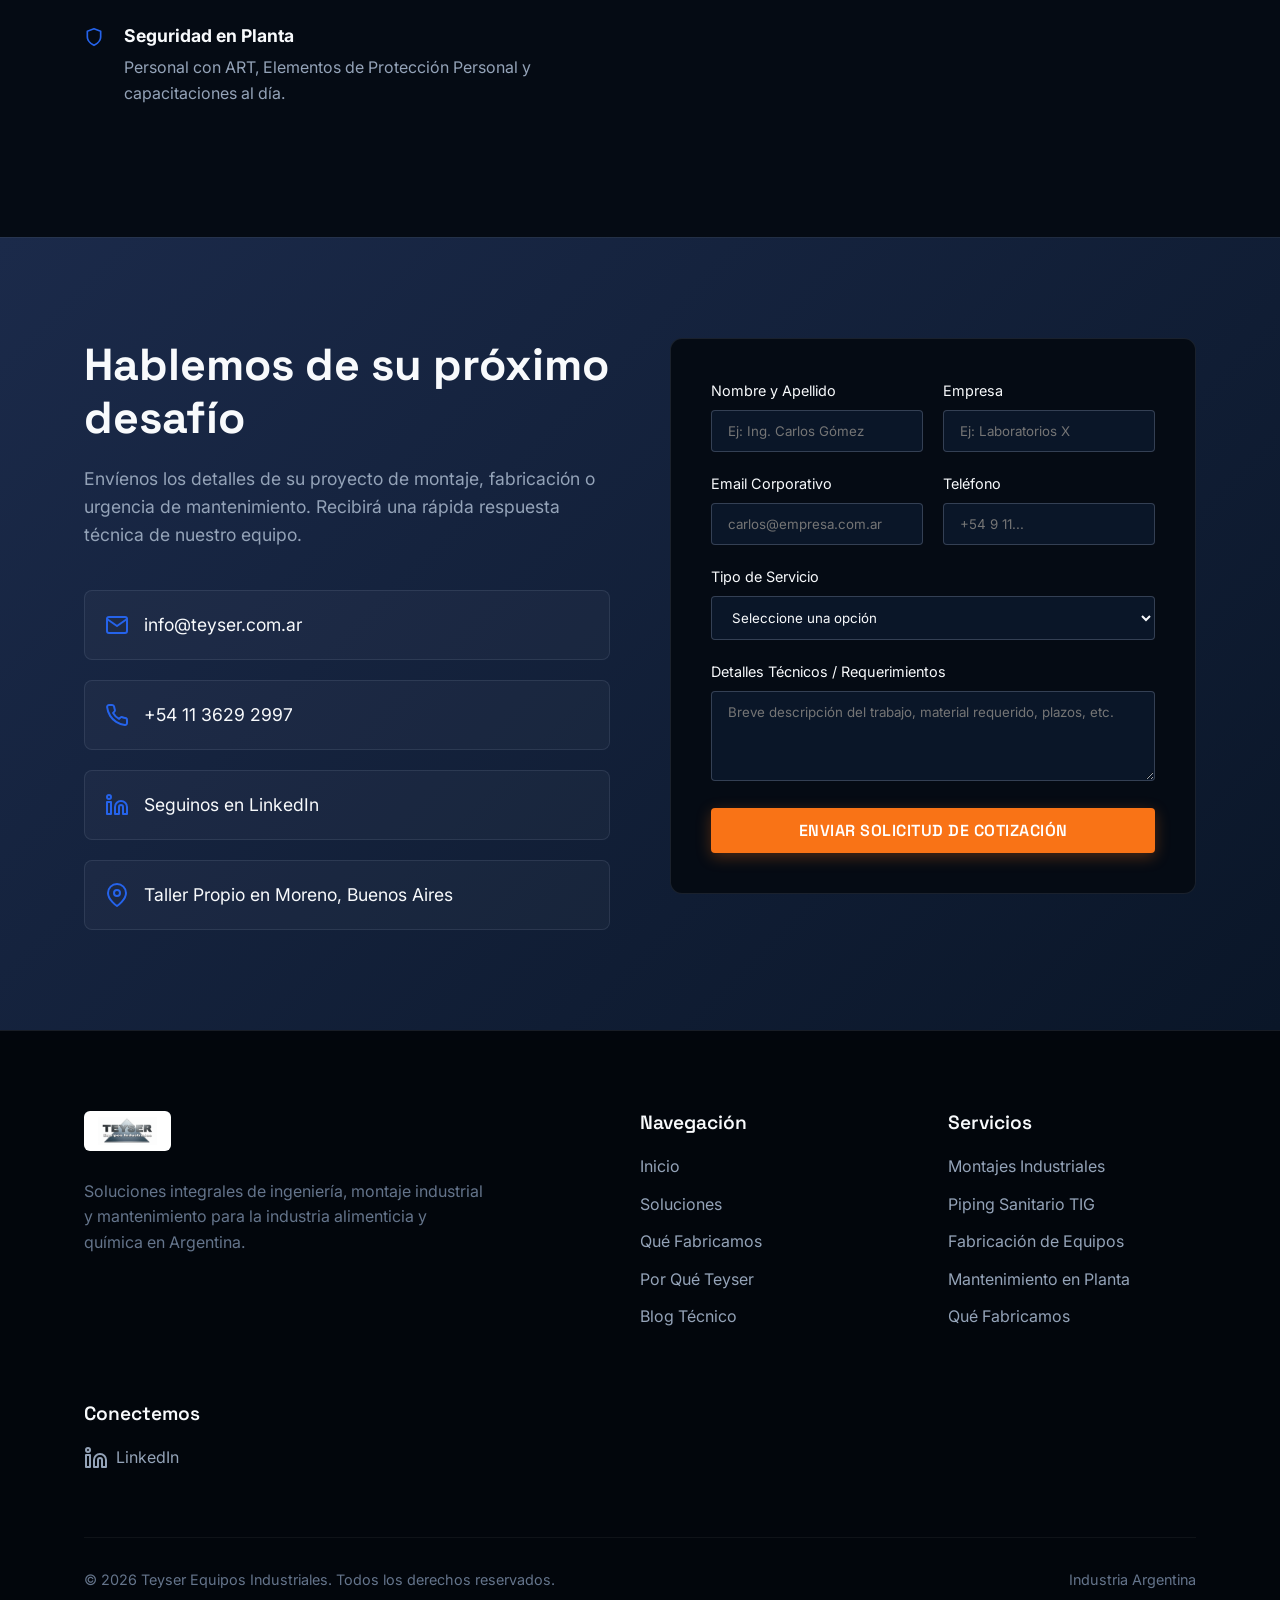
==== commit 36757c92: "Home: convertir "Casos de Exito" en teaser del catalogo Cinco de los seis casos estaban repetidos en" ====
--- a/index.html
+++ b/index.html
@@ -122,7 +122,6 @@
                     <a href="#inicio">Inicio</a>
                     <a href="/capacidades">Qué Fabricamos</a>
                     <a href="#soluciones">Soluciones</a>
-                    <a href="#casos">Casos de Éxito</a>
                     <a href="#diferencial">Por qué Teyser</a>
                     <a href="/blog/">Blog</a>
                     <a href="#contacto" class="btn btn-primary">Solicitar Cotización</a>
@@ -149,7 +148,7 @@
                             <line x1="5" y1="12" x2="19" y2="12"></line>
                             <polyline points="12 5 19 12 12 19"></polyline>
                         </svg></a>
-                    <a href="#casos" class="btn btn-outline btn-large">Ver trabajos realizados</a>
+                    <a href="/capacidades" class="btn btn-outline btn-large">Ver trabajos realizados</a>
                 </div>
             </div>
         </div>
@@ -384,7 +383,7 @@
     <section class="cases section-dark" id="casos">
         <div class="container">
             <div class="section-header text-center" data-reveal>
-                <h2 class="subtitle">Casos de Éxito</h2>
+                <h2 class="subtitle">Trabajos destacados</h2>
                 <h3>Proyectos ejecutados con precisión</h3>
             </div>
 
@@ -424,23 +423,6 @@
                     </div>
                 </div>
 
-                <!-- Caso 3 (Vertical) -->
-                <div class="case-card" data-reveal>
-                    <div class="case-image">
-                        <img src="Fotos/case-vapor.webp?v=2" alt="Cañerías de vapor">
-                    </div>
-                    <div class="case-details">
-                        <span class="case-tag">Piping Industrial</span>
-                        <h4>Cañerías de Vapor (Alta Presión)</h4>
-                        <div class="case-metrics">
-                            <div class="metric"><span class="icon">🔥</span> Servicio crítico</div>
-                            <div class="metric"><span class="icon">🔧</span> Soldadura calificada</div>
-                        </div>
-                        <p>Tendido de líneas de vapor para servicios auxiliares. Soldaduras de alta presión bajo
-                            normativa, garantizando seguridad térmica absoluta.</p>
-                    </div>
-                </div>
-
                 <!-- Caso 4 (Vertical) -->
                 <div class="case-card" data-reveal>
                     <div class="case-image">
@@ -457,44 +439,16 @@
                             para instalar grandes equipos sin riesgos.</p>
                     </div>
                 </div>
-
-                <!-- Caso 5 (Horizontal) -->
-                <div class="case-card" data-reveal>
-                    <div class="case-image">
-                        <img src="Fotos/case-spray.webp?v=2" alt="Equipo de spray para secado">
-                    </div>
-                    <div class="case-details">
-                        <span class="case-tag">Industria Alimenticia</span>
-                        <h4>Equipo Spray para Secado</h4>
-                        <div class="case-metrics">
-                            <div class="metric"><span class="icon">✨</span> Acabado sanitario</div>
-                            <div class="metric"><span class="icon">⚙️</span> Fabricación a medida</div>
-                        </div>
-                        <p>Construcción desde cero en taller de equipo de secado por aspersión, con pulido interior
-                            sanitario para procesamiento alimenticio.</p>
-                    </div>
-                </div>
-
-                <!-- Caso 6 (Horizontal) -->
-                <div class="case-card" data-reveal>
-                    <div class="case-image">
-                        <img src="Fotos/case-piping.webp?v=2" alt="Línea de Piping Sanitario">
-                    </div>
-                    <div class="case-details">
-                        <span class="case-tag">Piping Industrial</span>
-                        <h4>Línea de Piping Sanitario</h4>
-                        <div class="case-metrics">
-                            <div class="metric"><span class="icon">📏</span> Cañería AISI 316L</div>
-                            <div class="metric"><span class="icon">🔧</span> Soldadura TIG</div>
-                        </div>
-                        <p>Diseño y tendido de línea de proceso principal con requerimientos estrictos de rugosidad
-                            interior para evitar contaminación de producto.</p>
-                    </div>
-                </div>
             </div>
 
             <div class="text-center" style="margin-top: 40px;" data-reveal>
-                <a href="#contacto" class="btn btn-outline">¿Tiene un proyecto similar? Hablemos</a>
+                <a href="/capacidades" class="btn btn-primary">Ver todos los trabajos
+                    <svg xmlns="http://www.w3.org/2000/svg" width="18" height="18" viewBox="0 0 24 24" fill="none"
+                        stroke="currentColor" stroke-width="2" stroke-linecap="round" stroke-linejoin="round">
+                        <line x1="5" y1="12" x2="19" y2="12"></line>
+                        <polyline points="12 5 19 12 12 19"></polyline>
+                    </svg></a>
+                <a href="#contacto" class="btn btn-outline" style="margin-left:12px;">¿Tiene un proyecto similar? Hablemos</a>
             </div>
         </div>
     </section>
@@ -666,7 +620,7 @@
                     <ul>
                         <li><a href="#inicio">Inicio</a></li>
                         <li><a href="#soluciones">Soluciones</a></li>
-                        <li><a href="#casos">Casos de Éxito</a></li>
+                        <li><a href="/capacidades">Qué Fabricamos</a></li>
                         <li><a href="#diferencial">Por Qué Teyser</a></li>
                         <li><a href="/blog/">Blog Técnico</a></li>
                     </ul>
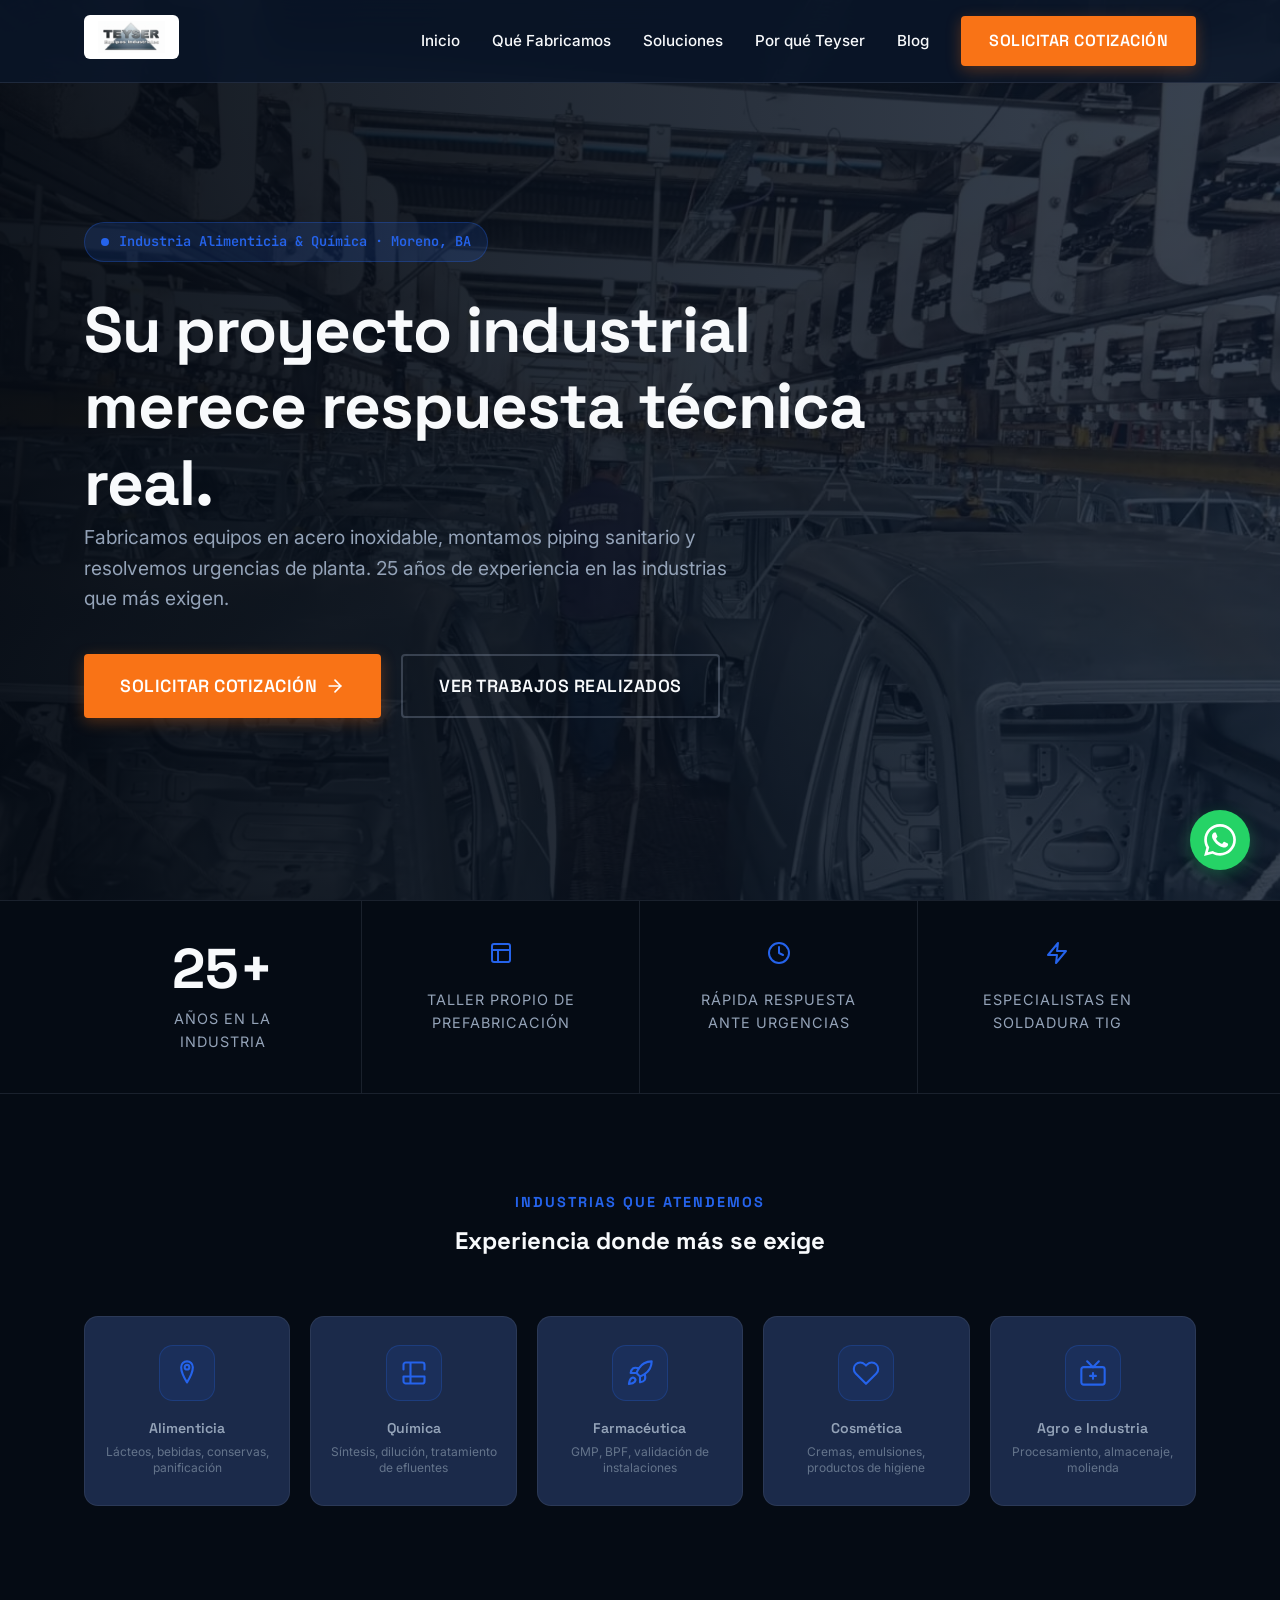
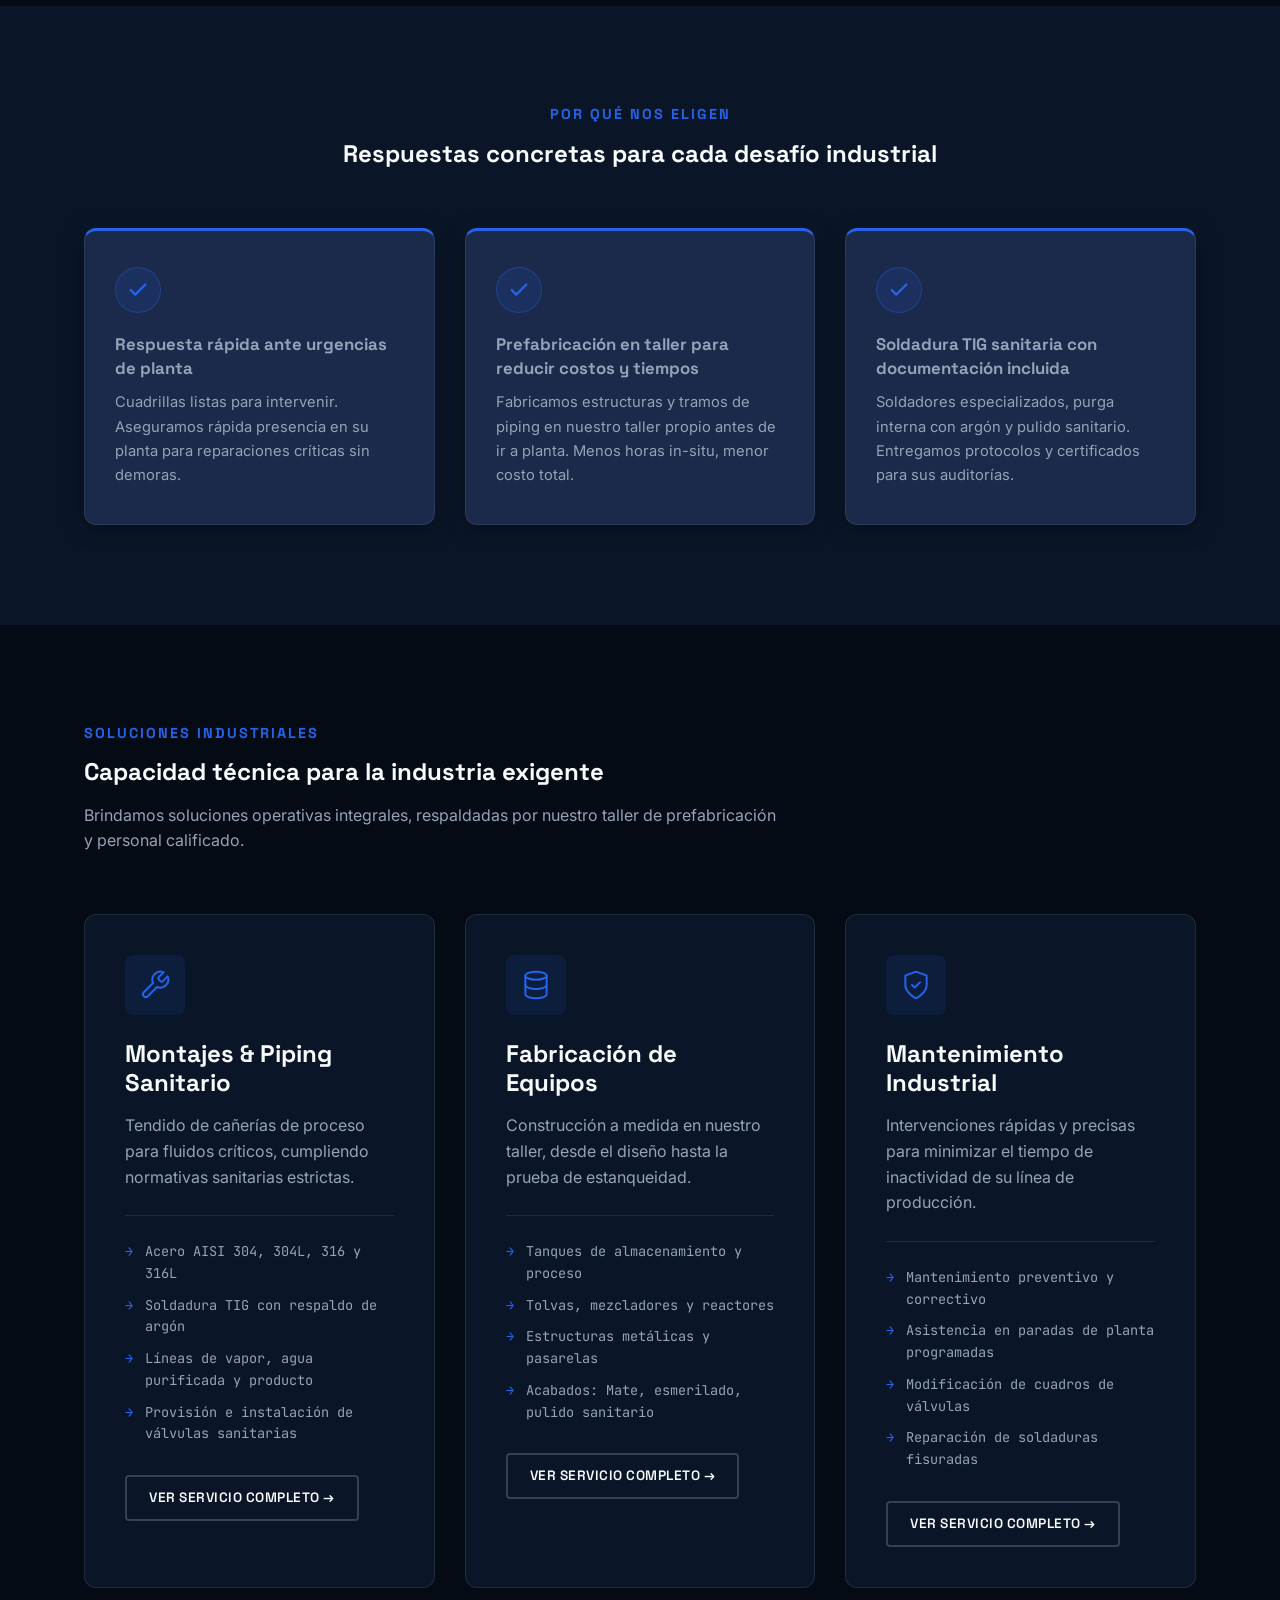
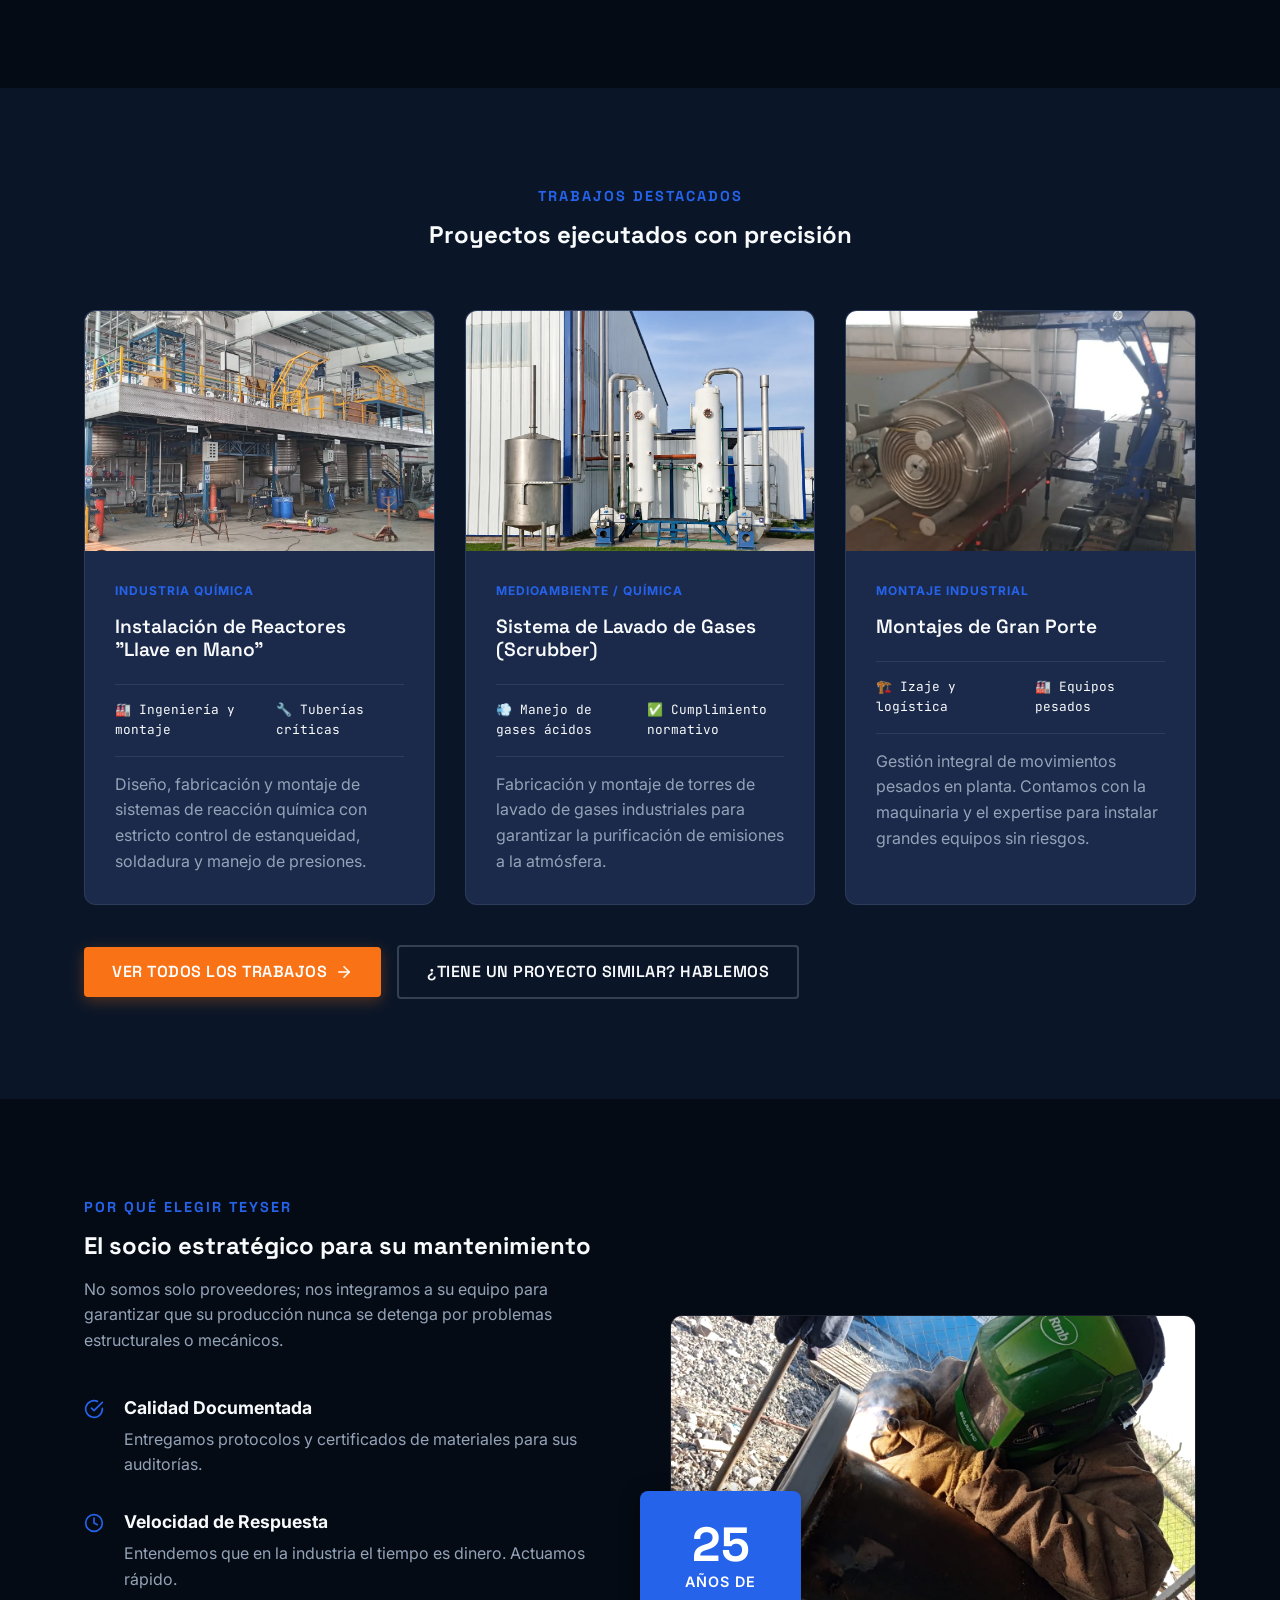
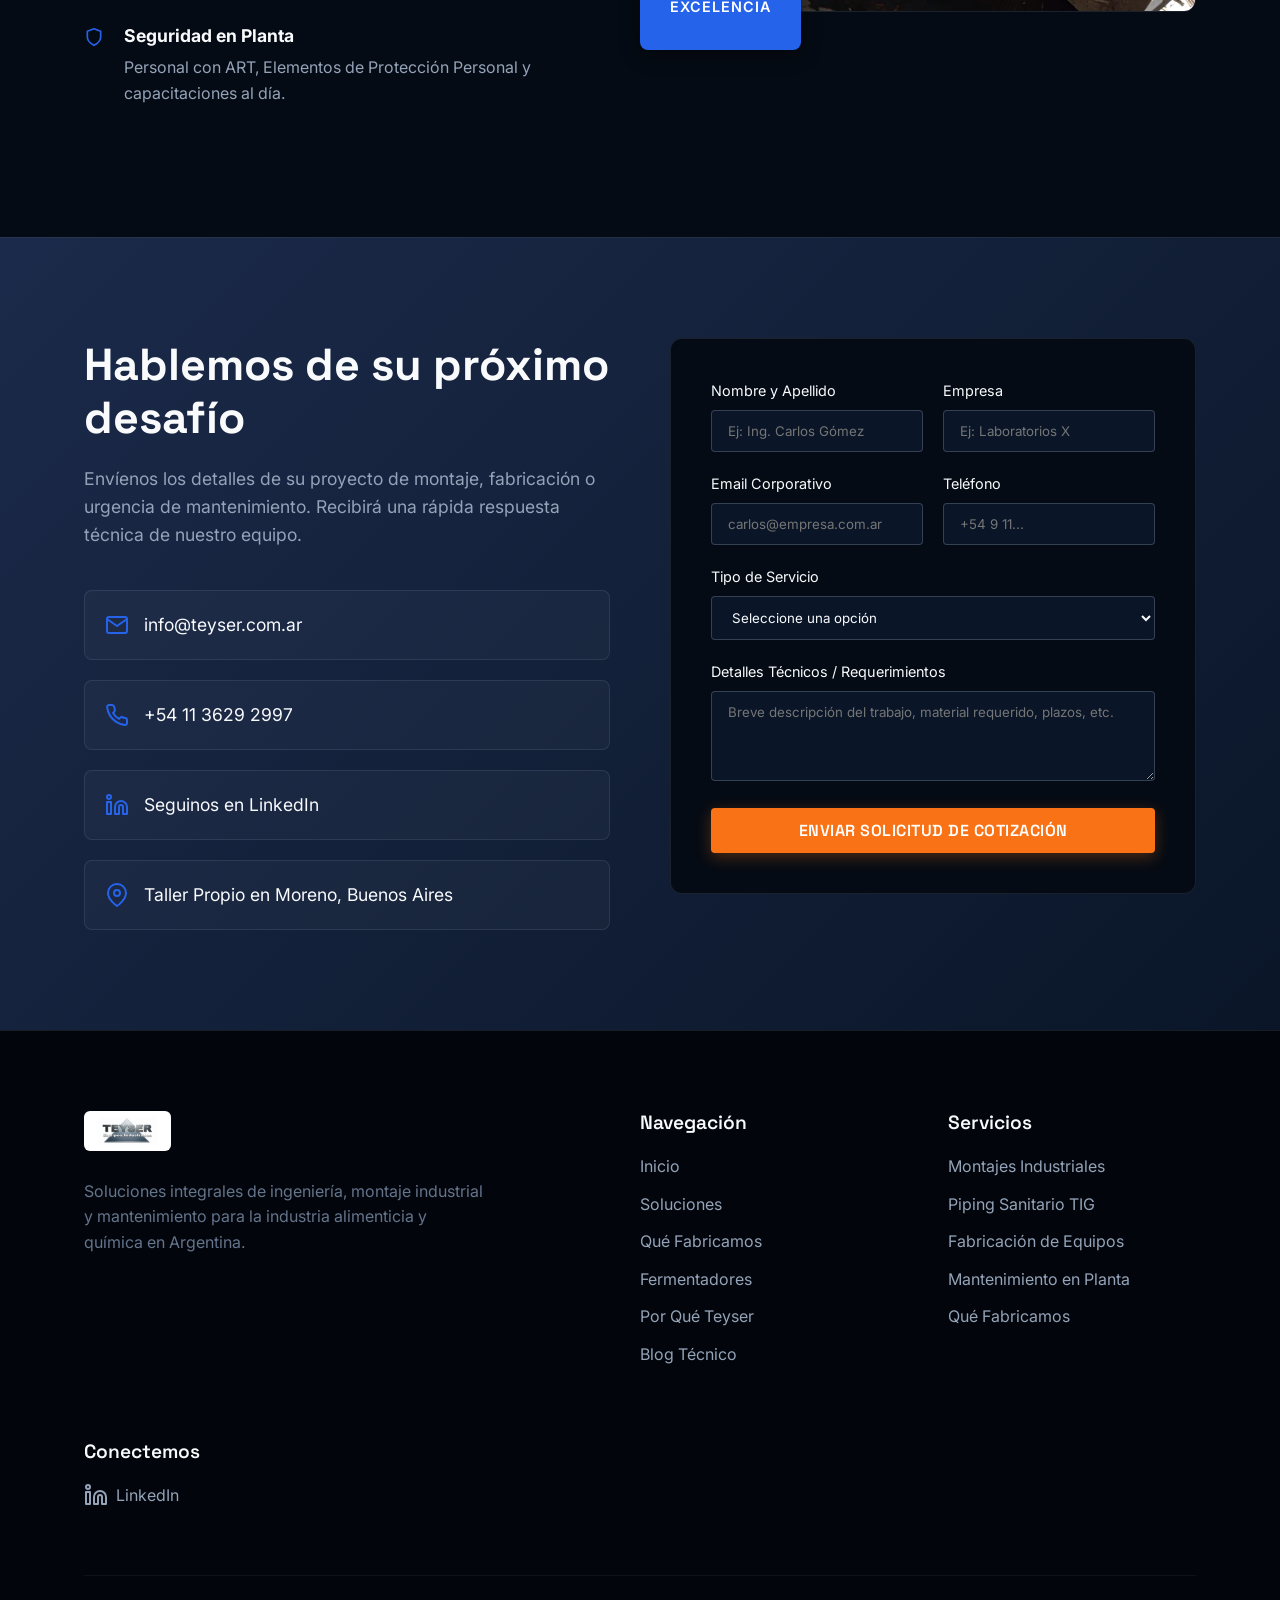
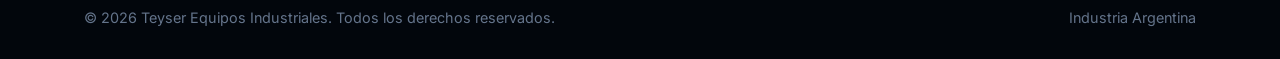
==== commit e0b885b0: "Nueva pagina /fermentadores para cerveceria Primera pagina de producto del sitio. Ataca el hueco det" ====
--- a/index.html
+++ b/index.html
@@ -4,9 +4,9 @@
 <head>
     <meta charset="UTF-8">
     <meta name="viewport" content="width=device-width, initial-scale=1.0">
-    <title>Teyser | Montajes Industriales y Piping Sanitario — Moreno, Buenos Aires</title>
+    <title>Montajes y Piping Sanitario en Buenos Aires | Teyser</title>
     <meta name="description"
-        content="Fabricación de equipos en acero inoxidable, montajes industriales y piping sanitario en Buenos Aires. +25 años de experiencia en industria alimenticia y química. Taller propio en Moreno, GBA.">
+        content="Fabricación de equipos en acero inoxidable, montajes y piping sanitario en Buenos Aires. +25 años en industria alimenticia y química. Taller en Moreno.">
     <meta name="keywords"
         content="montajes industriales Buenos Aires, piping sanitario GBA, fabricación tanques acero inoxidable, montajes industriales Moreno, acero inoxidable industria alimenticia, soldadura TIG sanitaria Argentina, mantenimiento industrial Buenos Aires">
     <meta name="author" content="Teyser Montajes Industriales">
@@ -92,7 +92,8 @@
         "itemListElement": [
           {"@type": "Offer", "itemOffered": {"@type": "Service", "name": "Montajes & Piping Sanitario", "url": "https://teyser.com.ar/piping-sanitario"}},
           {"@type": "Offer", "itemOffered": {"@type": "Service", "name": "Fabricación de Equipos en Acero Inoxidable", "url": "https://teyser.com.ar/fabricacion-equipos"}},
-          {"@type": "Offer", "itemOffered": {"@type": "Service", "name": "Mantenimiento Industrial", "url": "https://teyser.com.ar/mantenimiento-industrial"}}
+          {"@type": "Offer", "itemOffered": {"@type": "Service", "name": "Mantenimiento Industrial", "url": "https://teyser.com.ar/mantenimiento-industrial"}},
+          {"@type": "Offer", "itemOffered": {"@type": "Service", "name": "Fabricación de Fermentadores y Maduradores", "url": "https://teyser.com.ar/fermentadores"}}
         ]
       },
       "knowsAbout": ["Acero Inoxidable", "Soldadura TIG", "Piping Sanitario", "Industria Alimenticia", "Industria Química"]
@@ -621,6 +622,7 @@
                         <li><a href="#inicio">Inicio</a></li>
                         <li><a href="#soluciones">Soluciones</a></li>
                         <li><a href="/capacidades">Qué Fabricamos</a></li>
+                        <li><a href="/fermentadores">Fermentadores</a></li>
                         <li><a href="#diferencial">Por Qué Teyser</a></li>
                         <li><a href="/blog/">Blog Técnico</a></li>
                     </ul>
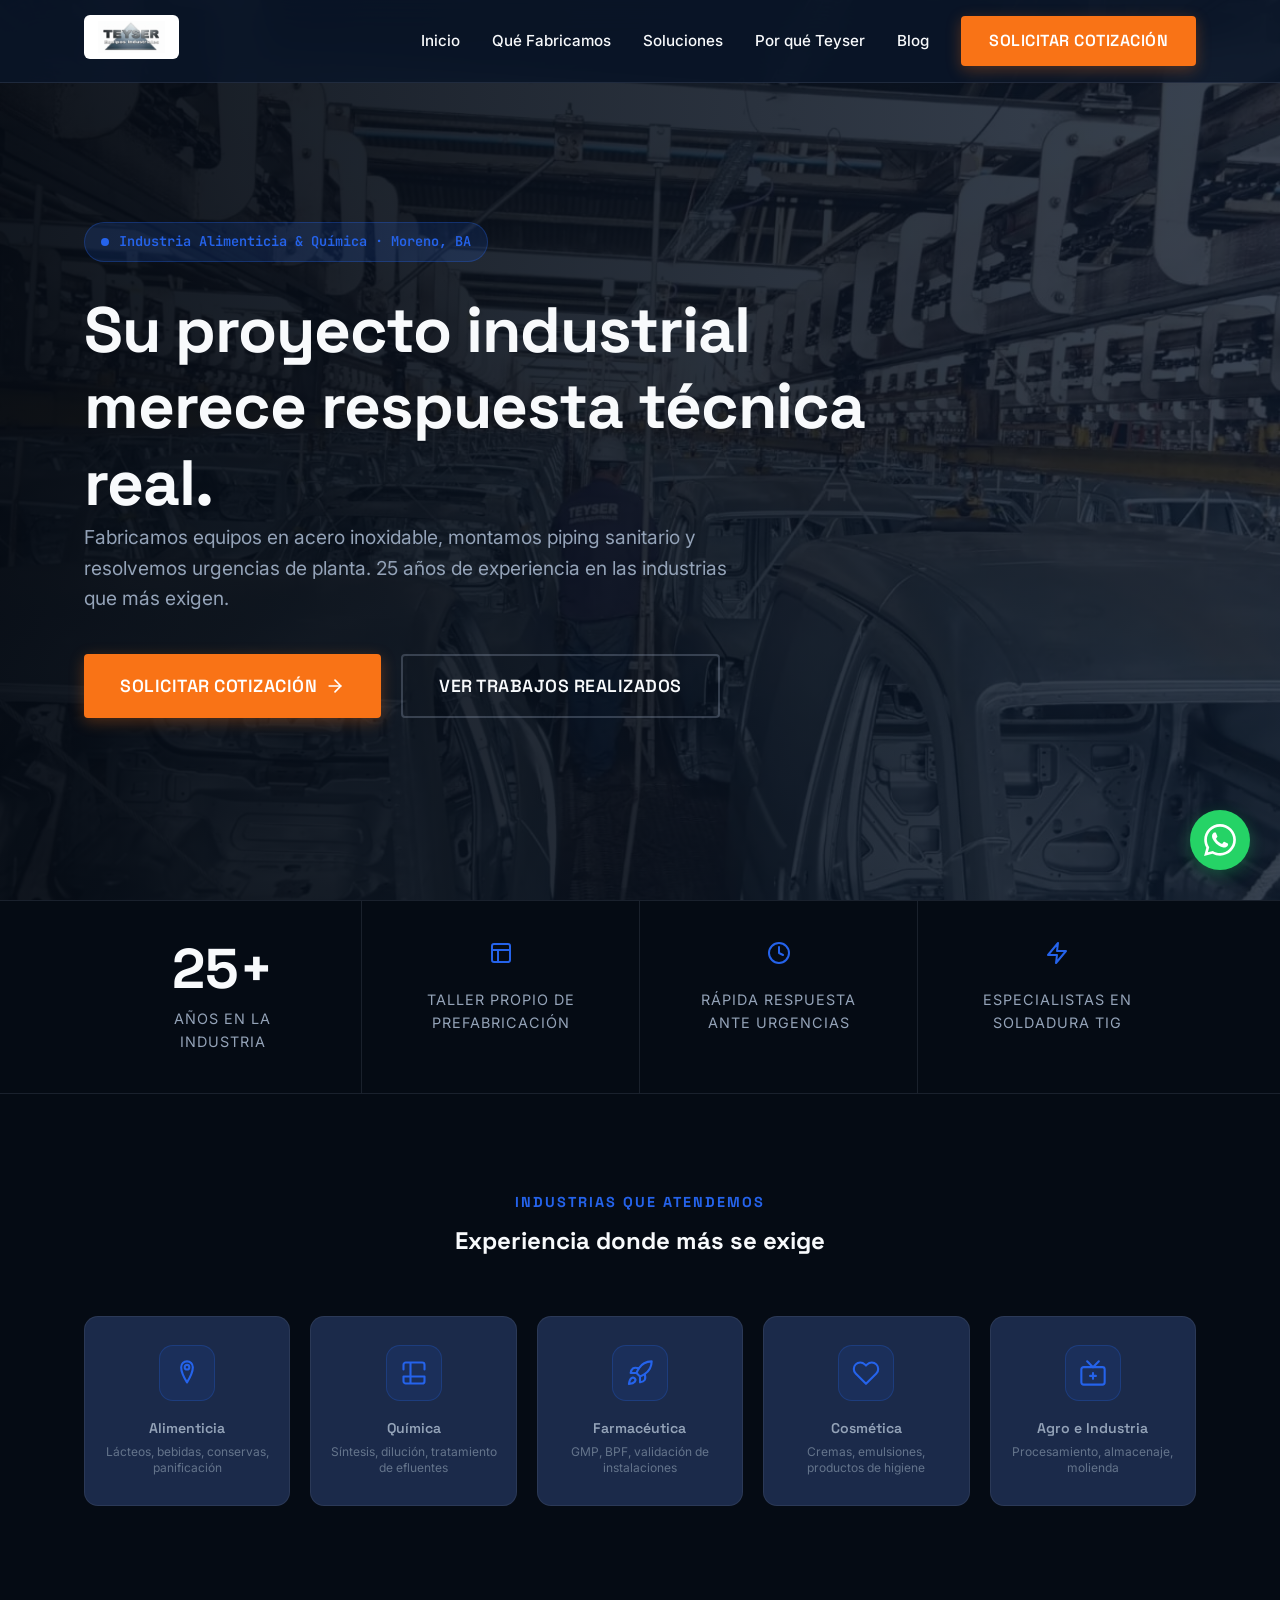
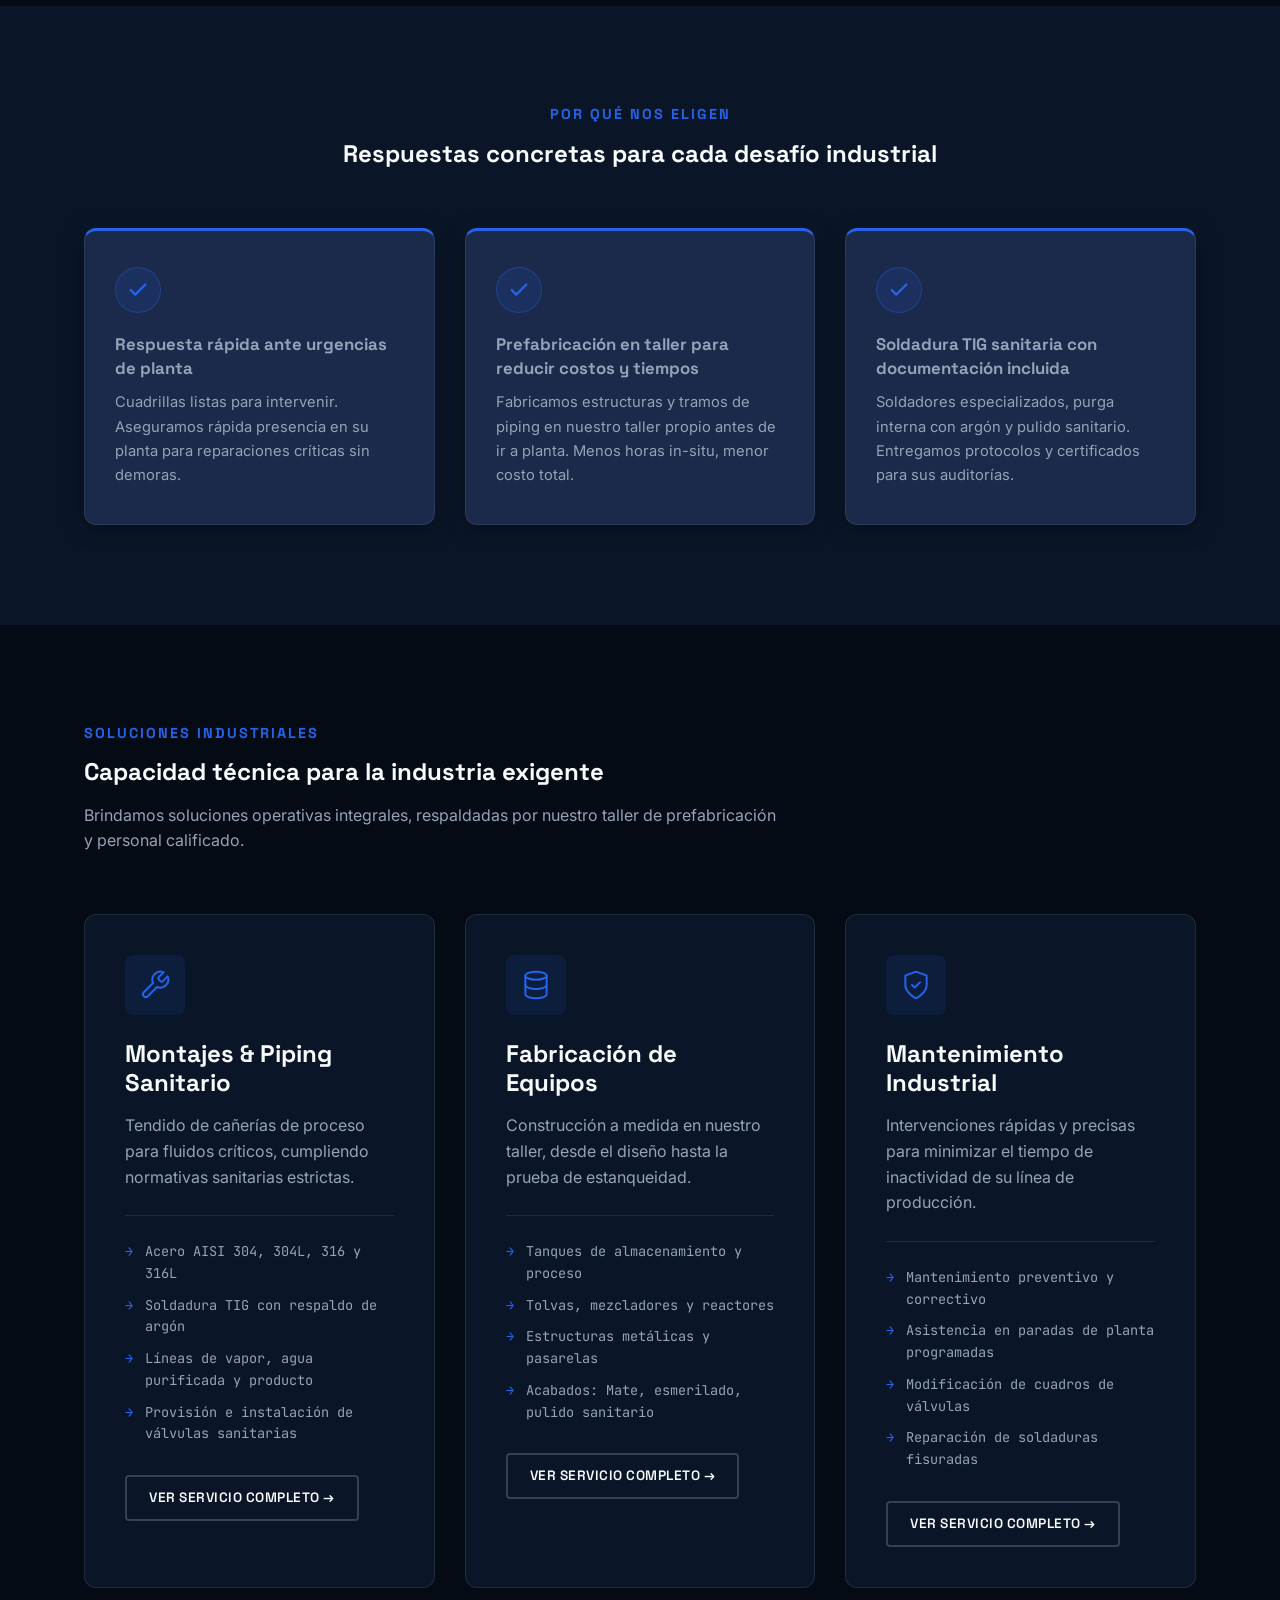
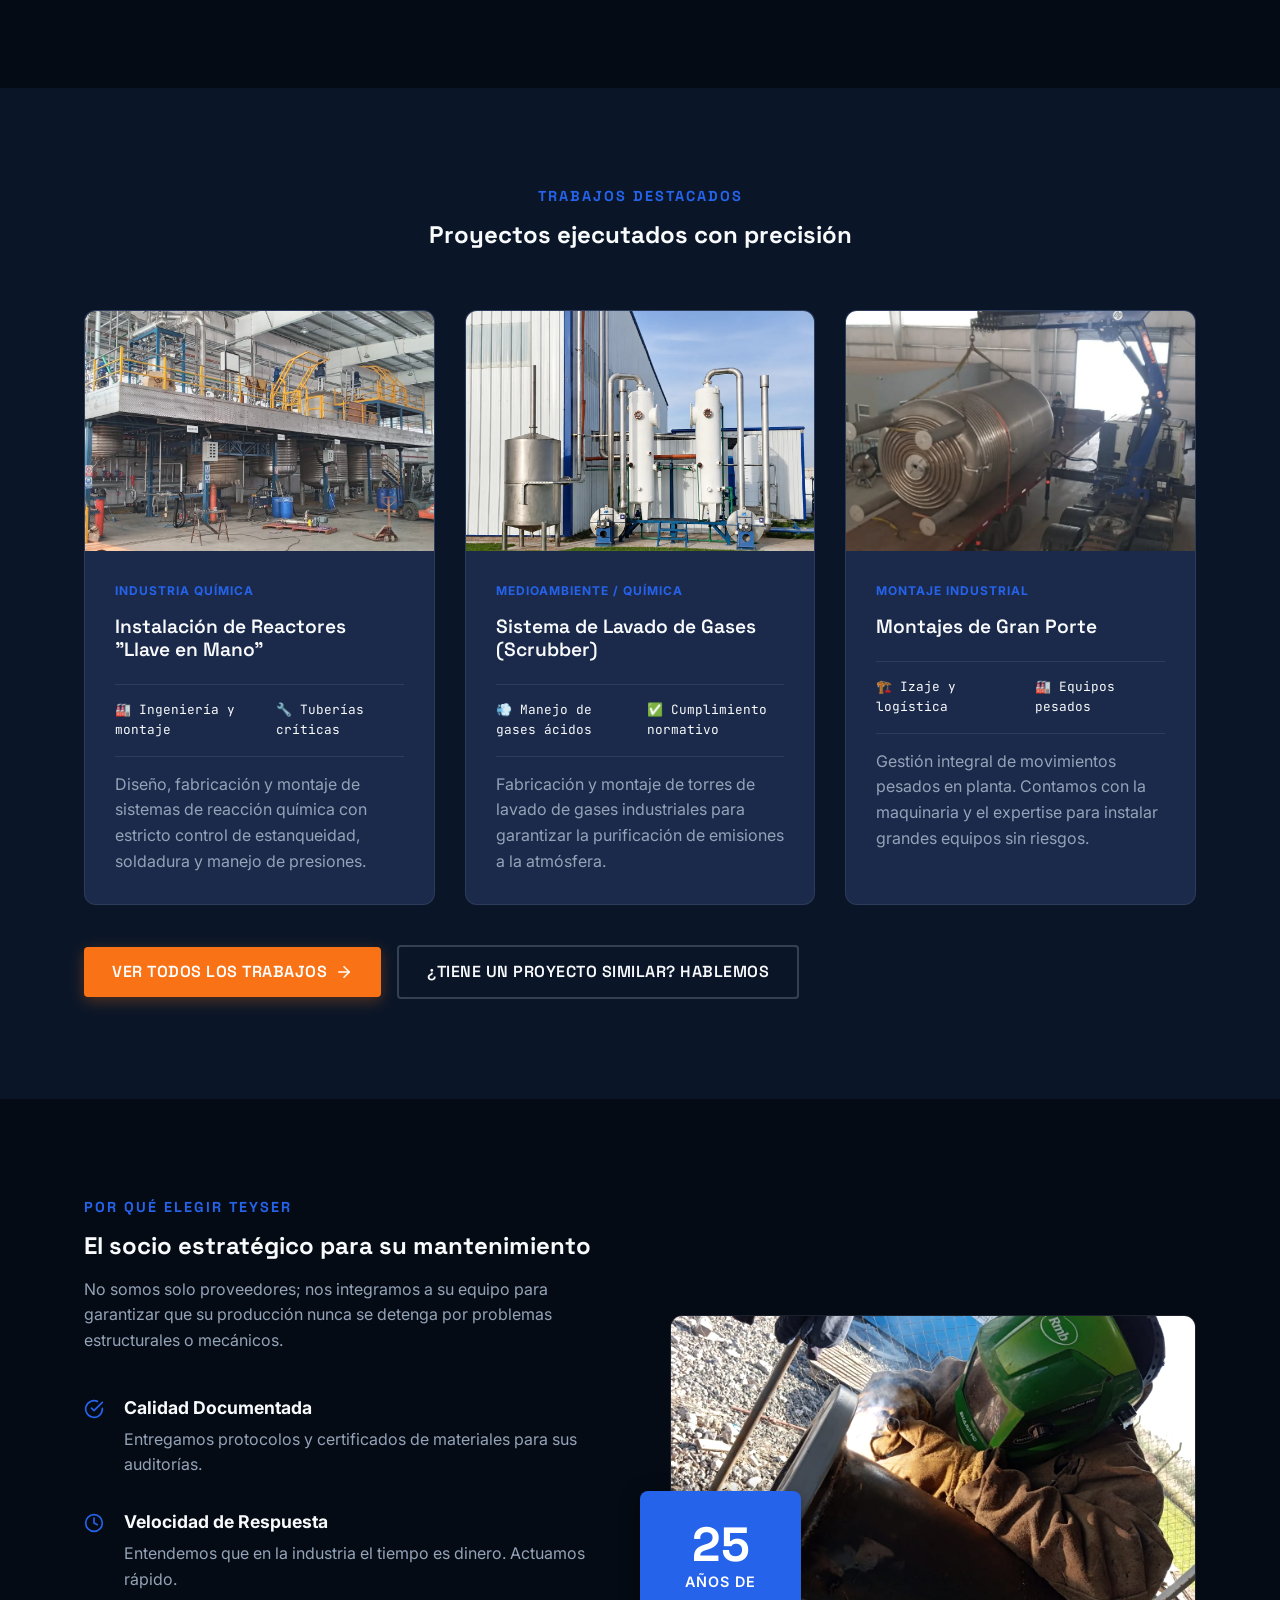
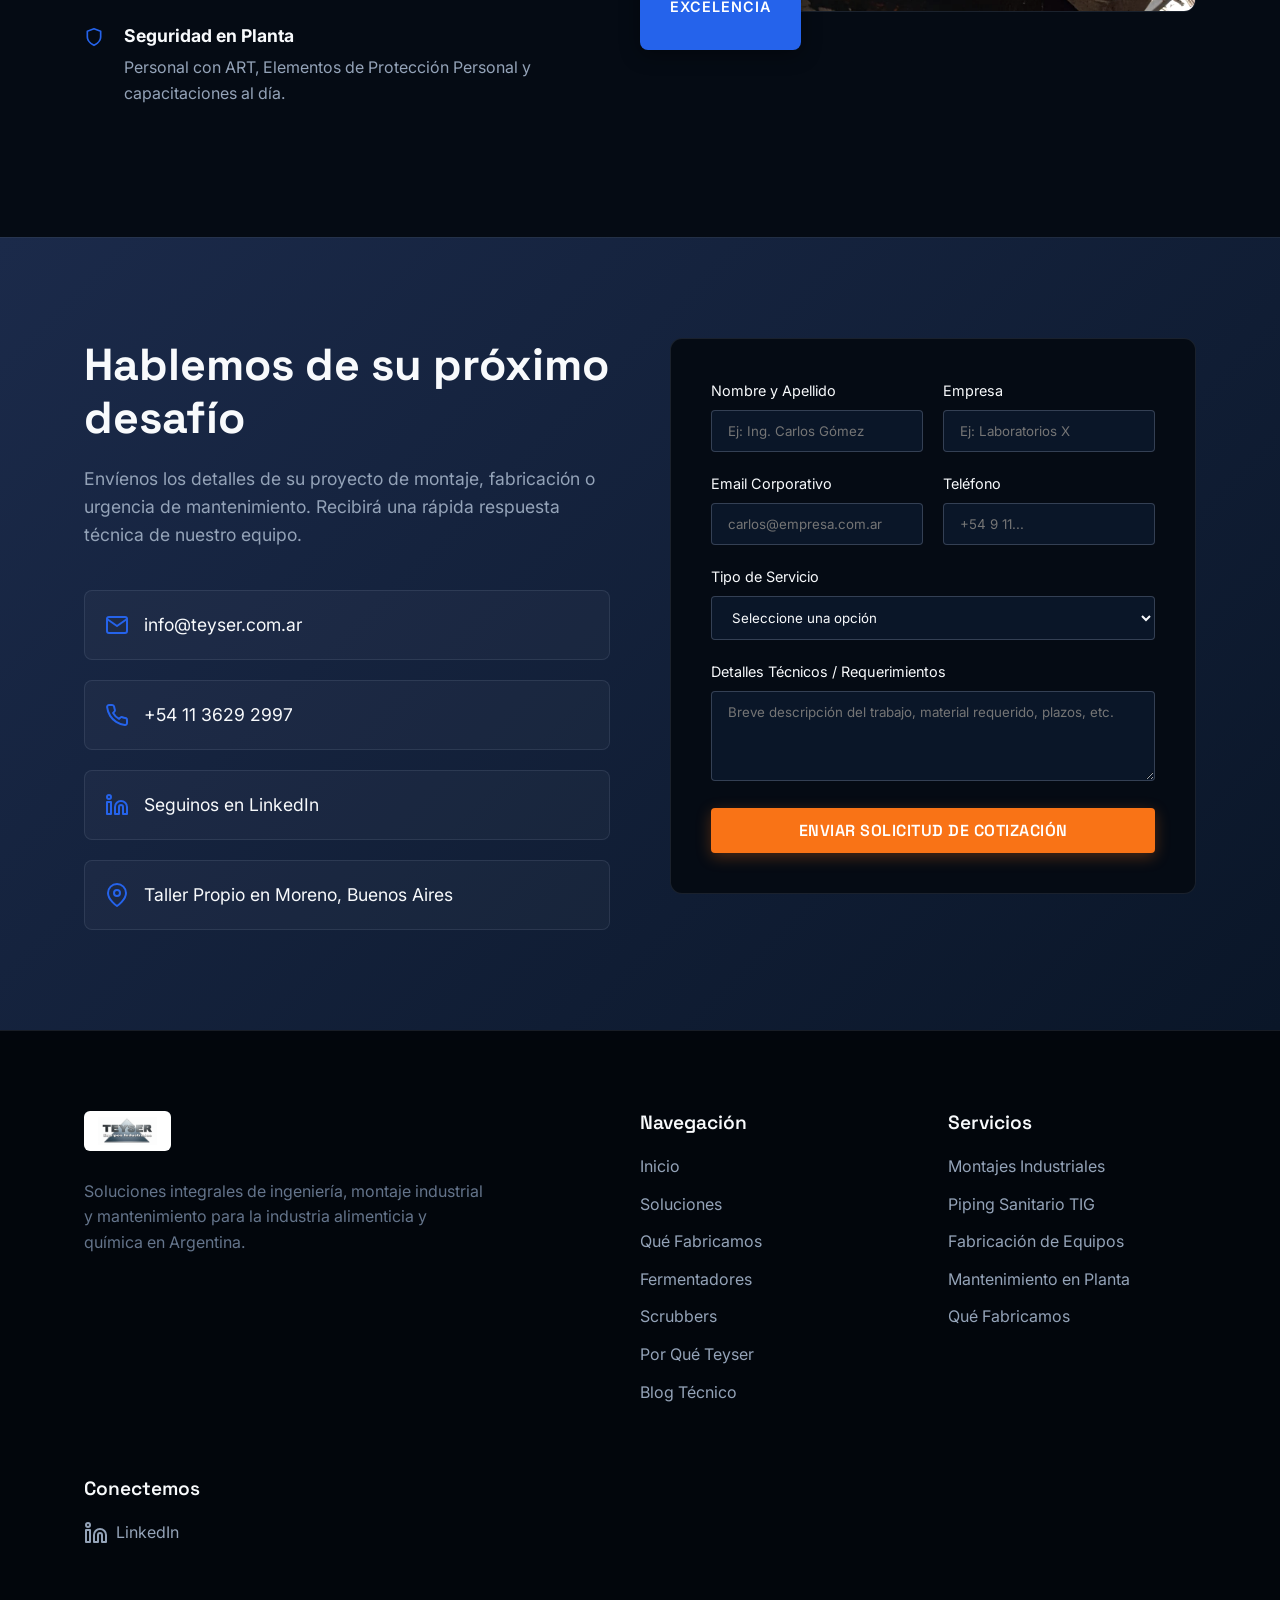
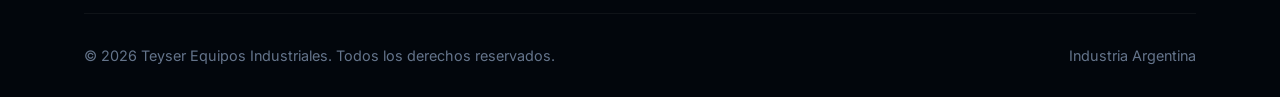
==== commit ab53bfb3: "Nueva pagina /scrubbers para tratamiento de gases Segunda pagina de producto. La demanda la fuerza l" ====
--- a/index.html
+++ b/index.html
@@ -93,7 +93,8 @@
           {"@type": "Offer", "itemOffered": {"@type": "Service", "name": "Montajes & Piping Sanitario", "url": "https://teyser.com.ar/piping-sanitario"}},
           {"@type": "Offer", "itemOffered": {"@type": "Service", "name": "Fabricación de Equipos en Acero Inoxidable", "url": "https://teyser.com.ar/fabricacion-equipos"}},
           {"@type": "Offer", "itemOffered": {"@type": "Service", "name": "Mantenimiento Industrial", "url": "https://teyser.com.ar/mantenimiento-industrial"}},
-          {"@type": "Offer", "itemOffered": {"@type": "Service", "name": "Fabricación de Fermentadores y Maduradores", "url": "https://teyser.com.ar/fermentadores"}}
+          {"@type": "Offer", "itemOffered": {"@type": "Service", "name": "Fabricación de Fermentadores y Maduradores", "url": "https://teyser.com.ar/fermentadores"}},
+          {"@type": "Offer", "itemOffered": {"@type": "Service", "name": "Scrubbers y Lavado de Gases", "url": "https://teyser.com.ar/scrubbers"}}
         ]
       },
       "knowsAbout": ["Acero Inoxidable", "Soldadura TIG", "Piping Sanitario", "Industria Alimenticia", "Industria Química"]
@@ -623,6 +624,7 @@
                         <li><a href="#soluciones">Soluciones</a></li>
                         <li><a href="/capacidades">Qué Fabricamos</a></li>
                         <li><a href="/fermentadores">Fermentadores</a></li>
+                        <li><a href="/scrubbers">Scrubbers</a></li>
                         <li><a href="#diferencial">Por Qué Teyser</a></li>
                         <li><a href="/blog/">Blog Técnico</a></li>
                     </ul>
